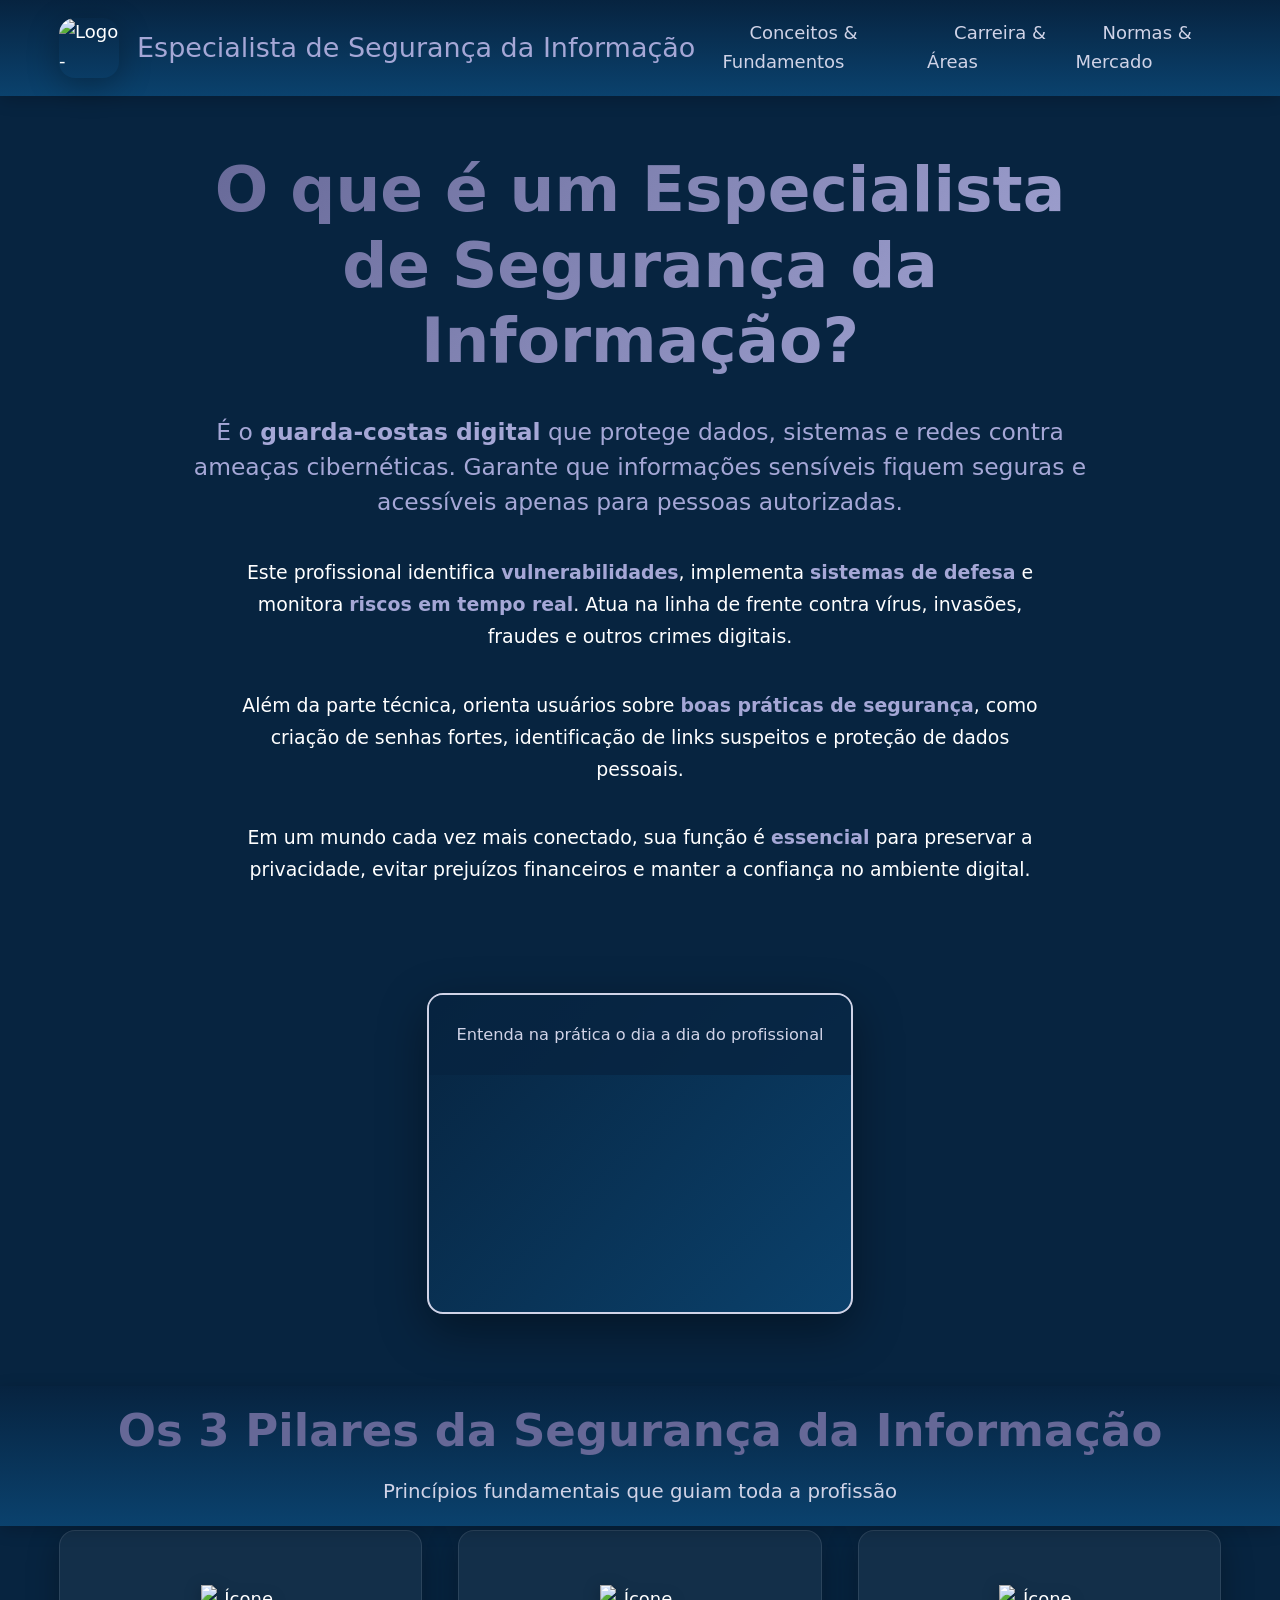
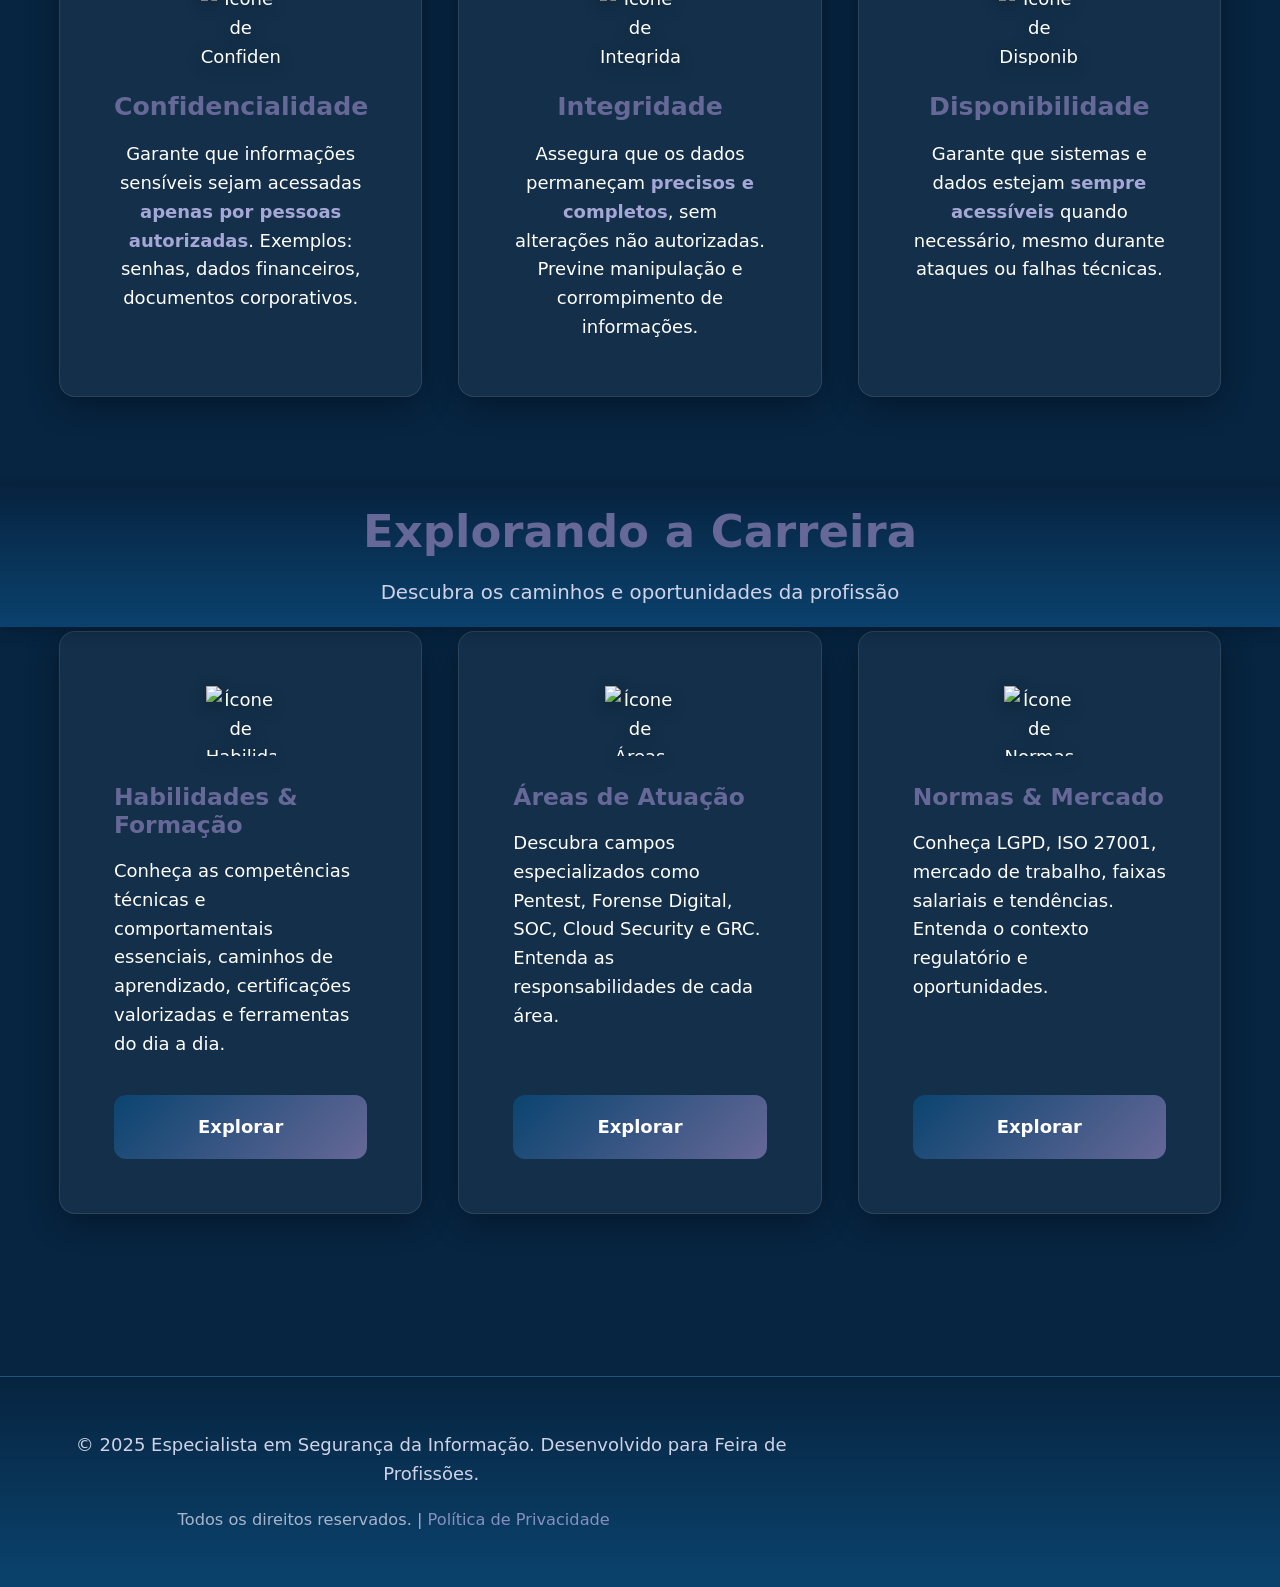
==== index.html @ 2ed69f2f "Atualização teste" ====
<!DOCTYPE html>
<html lang="pt-BR">
<head>
  <meta charset="UTF-8" />
  <meta name="viewport" content="width=device-width, initial-scale=1.0" />
  <title>Especialista de Segurança da Informação | Feira de Profissões</title>

  <!-- Meta Tags Otimizadas -->
  <meta name="description" content="Descubra a carreira de Especialista em Segurança da Informação: proteção de dados, sistemas digitais e privacidade. Guia completo sobre a profissão." />
  <meta name="keywords" content="segurança da informação, cibersegurança, proteção de dados, carreira TI, segurança digital" />
  <meta name="author" content="Seu Nome" />
  <meta name="robots" content="index, follow" />

  <!-- Open Graph -->
  <meta property="og:title" content="Especialista de Segurança da Informação" />
  <meta property="og:description" content="Descubra como proteger dados e sistemas digitais contra ameaças cibernéticas" />
  <meta property="og:type" content="website" />
  <meta property="og:url" content="https://seudominio.com" />

  <!-- CSS -->
  <link rel="stylesheet" href="style.css" />

  <!-- Favicon -->
  <link rel="icon" href="imagens/favicon/favicon.ico" type="image/x-icon" />
  <link rel="apple-touch-icon" href="imagens/favicon/apple-touch-icon.png">
</head>

<body>
  <!-- HEADER MELHORADO -->
  <header role="banner">
    <div class="container header-inner">
      <div class="logo">
        <a href="index.html" aria-label="Página inicial - Especialista de Segurança da Informação">
          <img src="imagens/index/logo.png" alt="Logo - Segurança da Informação" width="60" height="60" loading="eager" />
        </a>
        <h1>Especialista de Segurança da Informação</h1>
      </div>

      <!-- Menu hambúrguer acessível -->
      <button id="menu-toggle" class="menu-toggle" aria-label="Abrir menu de navegação" aria-expanded="false" aria-controls="main-nav">
        <span class="hamburger-line"></span>
        <span class="hamburger-line"></span>
        <span class="hamburger-line"></span>
      </button>

      <!-- Navegação semântica -->
      <nav id="main-nav" role="navigation" aria-label="Navegação principal">
        <ul>
          <li><a href="conceitos-fundamentos.html" class="nav-link">Conceitos & Fundamentos</a></li>
          <li><a href="carreira.html" class="nav-link">Carreira & Áreas</a></li>
          <li><a href="normas-processos.html" class="nav-link">Normas & Mercado</a></li>
        </ul>
      </nav>
    </div>
  </header>

  <!-- CONTEÚDO PRINCIPAL -->
  <main id="main-content" role="main">
    
    <!-- SEÇÃO HERO/INTRODUÇÃO -->
    <section id="intro" class="fade-up" aria-labelledby="intro-title">
      <div class="container intro-container">
        <div class="intro-text">
          <h1 id="intro-title">O que é um Especialista de Segurança da Informação?</h1>
          <p class="intro-lead">
            É o <strong>guarda-costas digital</strong> que protege dados, sistemas e redes contra ameaças cibernéticas. 
            Garante que informações sensíveis fiquem seguras e acessíveis apenas para pessoas autorizadas.
          </p>
          <div class="intro-details">
            <p>
              Este profissional identifica <strong>vulnerabilidades</strong>, implementa <strong>sistemas de defesa</strong> 
              e monitora <strong>riscos em tempo real</strong>. Atua na linha de frente contra vírus, invasões, fraudes 
              e outros crimes digitais.
            </p>
            <p>
              Além da parte técnica, orienta usuários sobre <strong>boas práticas de segurança</strong>, como criação de 
              senhas fortes, identificação de links suspeitos e proteção de dados pessoais.
            </p>
            <p>
              Em um mundo cada vez mais conectado, sua função é <strong>essencial</strong> para preservar a privacidade, 
              evitar prejuízos financeiros e manter a confiança no ambiente digital.
            </p>
          </div>
        </div>

        <!-- VÍDEO OTIMIZADO -->
        <div class="video-wrapper" role="region" aria-labelledby="video-title">
          <div class="video-header">
            <h2 id="video-title" class="visually-hidden">Vídeo explicativo sobre a profissão</h2>
            <p class="video-caption">Entenda na prática o dia a dia do profissional</p>
          </div>
          <div class="iframe-container">
            <iframe
              src="https://www.youtube.com/embed/mBZBPptSneM?si=sHNbe56fVBtZkHfa"
              title="Vídeo: Especialista em Segurança da Informação - Carreira e Atuação"
              frameborder="0"
              allow="accelerometer; autoplay; clipboard-write; encrypted-media; gyroscope; picture-in-picture"
              allowfullscreen
              loading="lazy"
            ></iframe>
          </div>
        </div>
      </div>
    </section>

    <!-- SEÇÃO PILARES -->
    <section id="pilares" class="fade-up" aria-labelledby="pilares-title">
      <div class="container">
        <header class="section-header">
          <h2 id="pilares-title" class="section-title">Os 3 Pilares da Segurança da Informação</h2>
          <p class="section-subtitle">Princípios fundamentais que guiam toda a profissão</p>
        </header>
        
        <div class="icons-section" role="list">
          <article class="icon-card" role="listitem">
            <div class="icon-wrapper">
              <img src="imagens/index/confidencialidade.png" alt="Ícone de Confidencialidade - Cadeado representando proteção" width="80" height="80" loading="lazy" />
            </div>
            <h3>Confidencialidade</h3>
            <p>Garante que informações sensíveis sejam acessadas <strong>apenas por pessoas autorizadas</strong>. Exemplos: senhas, dados financeiros, documentos corporativos.</p>
          </article>

          <article class="icon-card" role="listitem">
            <div class="icon-wrapper">
              <img src="imagens/index/integridade.png" alt="Ícone de Integridade - Escudo representando proteção contra alterações" width="80" height="80" loading="lazy" />
            </div>
            <h3>Integridade</h3>
            <p>Assegura que os dados permaneçam <strong>precisos e completos</strong>, sem alterações não autorizadas. Previne manipulação e corrompimento de informações.</p>
          </article>

          <article class="icon-card" role="listitem">
            <div class="icon-wrapper">
              <img src="imagens/index/disponibilidade.png" alt="Ícone de Disponibilidade - Relógio representando acesso constante" width="80" height="80" loading="lazy" />
            </div>
            <h3>Disponibilidade</h3>
            <p>Garante que sistemas e dados estejam <strong>sempre acessíveis</strong> quando necessário, mesmo durante ataques ou falhas técnicas.</p>
          </article>
        </div>
      </div>
    </section>

    <!-- SEÇÃO CARREIRA -->
    <section id="carreira" class="fade-up" aria-labelledby="carreira-title">
      <div class="container">
        <header class="section-header">
          <h2 id="carreira-title" class="section-title">Explorando a Carreira</h2>
          <p class="section-subtitle">Descubra os caminhos e oportunidades da profissão</p>
        </header>
        
        <div class="overview-cards" role="list">
          <article class="overview-card" role="listitem">
            <div class="card-icon">
              <img src="imagens/index/icone-habilidades.png" alt="Ícone de Habilidades e Formação - Capelo e ferramentas" width="70" height="70" loading="lazy" />
            </div>
            <div class="card-content">
              <h3>Habilidades & Formação</h3>
              <p>Conheça as competências técnicas e comportamentais essenciais, caminhos de aprendizado, certificações valorizadas e ferramentas do dia a dia.</p>
              <a class="btn btn-primary" href="carreira.html#habilidades" aria-label="Saiba mais sobre Habilidades e Formação">
                Explorar
              </a>
            </div>
          </article>

          <article class="overview-card" role="listitem">
            <div class="card-icon">
              <img src="imagens/index/icone-areas.png" alt="Ícone de Áreas de Atuação - Mapa de oportunidades" width="70" height="70" loading="lazy" />
            </div>
            <div class="card-content">
              <h3>Áreas de Atuação</h3>
              <p>Descubra campos especializados como Pentest, Forense Digital, SOC, Cloud Security e GRC. Entenda as responsabilidades de cada área.</p>
              <a class="btn btn-primary" href="carreira.html#areas" aria-label="Saiba mais sobre Áreas de Atuação">
                Explorar
              </a>
            </div>
          </article>

          <article class="overview-card" role="listitem">
            <div class="card-icon">
              <img src="imagens/index/icone-normas.png" alt="Ícone de Normas e Mercado - Documentos e gráficos" width="70" height="70" loading="lazy" />
            </div>
            <div class="card-content">
              <h3>Normas & Mercado</h3>
              <p>Conheça LGPD, ISO 27001, mercado de trabalho, faixas salariais e tendências. Entenda o contexto regulatório e oportunidades.</p>
              <a class="btn btn-primary" href="normas-processos.html" aria-label="Saiba mais sobre Normas e Mercado">
                Explorar
              </a>
            </div>
          </article>
        </div>
      </div>
    </section>
  </main>

  <!-- FOOTER MELHORADO -->
  <footer role="contentinfo">
    <div class="container">
      <div class="footer-content">
        <p>&copy; 2025 Especialista em Segurança da Informação. Desenvolvido para Feira de Profissões.</p>
        <p class="footer-small">Todos os direitos reservados. | 
          <a href="politica-privacidade.html" style="color: #A5A7D6;">Política de Privacidade</a>
        </p>
      </div>
    </div>
  </footer>

  <!-- BOTÃO VOLTAR AO TOPO ACESSÍVEL -->
  <button id="backToTop" class="back-to-top" title="Voltar ao topo da página" aria-label="Voltar ao topo">
    <span aria-hidden="true">↑</span>
  </button>

  <!-- SCRIPT OTIMIZADO -->
  <script>
    // Menu Responsivo Melhorado
    const menuToggle = document.getElementById("menu-toggle");
    const mainNav = document.getElementById("main-nav");

    if (menuToggle && mainNav) {
      menuToggle.addEventListener("click", () => {
        const isExpanded = mainNav.classList.toggle("active");
        menuToggle.setAttribute("aria-expanded", isExpanded);
        menuToggle.classList.toggle("active");
      });

      // Fechar menu ao clicar em um link
      document.querySelectorAll('#main-nav a').forEach(link => {
        link.addEventListener('click', () => {
          mainNav.classList.remove('active');
          menuToggle.setAttribute('aria-expanded', 'false');
          menuToggle.classList.remove('active');
        });
      });
    }

    // Botão voltar ao topo suavizado
    const backToTop = document.getElementById("backToTop");
    if (backToTop) {
      window.addEventListener("scroll", () => {
        const scrollY = window.scrollY;
        backToTop.classList.toggle("visible", scrollY > 300);
      });

      backToTop.addEventListener("click", () => {
        window.scrollTo({
          top: 0,
          behavior: "smooth"
        });
      });
    }

    // Animações de entrada
    document.addEventListener('DOMContentLoaded', () => {
      const fadeElements = document.querySelectorAll('.fade-up');
      
      const observer = new IntersectionObserver((entries) => {
        entries.forEach(entry => {
          if (entry.isIntersecting) {
            entry.target.classList.add('in-view');
          }
        });
      }, { threshold: 0.1 });

      fadeElements.forEach(el => observer.observe(el));
    });
  </script>
</body>
</html>
---- style.css ----
/* ==============================
   DESIGN SYSTEM & VARIÁVEIS
   ============================== */
:root {
  /* Cores (mantendo sua paleta) */
  --color-dark: #072440;
  --color-mid: #0B4470;
  --color-light: #666897;
  --color-lighter: #A5A7D6;
  --color-accent: #D0D3E7;
  --color-white: #ffffff;
  
  /* Cores funcionais */
  --fg: var(--color-white);
  --bg-surface: rgba(255, 255, 255, 0.05);
  --bg-surface-hover: rgba(11, 68, 112, 0.25);
  --card-shadow: rgba(0, 0, 0, 0.35);
  --gradient-header: linear-gradient(180deg, rgba(7, 36, 64, 0.95), rgba(11, 68, 112, 0.95));
  --gradient-video: linear-gradient(135deg, rgba(7, 36, 64, 0.85), rgba(11, 68, 112, 0.9));
  
  /* Tipografia */
  --font-sans: 'Inter', system-ui, -apple-system, 'Segoe UI', Roboto, Arial, sans-serif;
  --font-weight-normal: 400;
  --font-weight-medium: 500;
  --font-weight-semibold: 600;
  --font-weight-bold: 700;
  
  /* Espaçamento */
  --space-xs: 0.5rem;
  --space-sm: 1rem;
  --space-md: 1.5rem;
  --space-lg: 2rem;
  --space-xl: 3rem;
  --space-xxl: 4rem;
  
  /* Bordas */
  --radius-sm: 8px;
  --radius-md: 12px;
  --radius-lg: 16px;
  --radius-xl: 24px;
  
  /* Layout */
  --max-width: 1400px;
  --header-height: 80px;
  --section-spacing: 5rem;
  
  /* Transições */
  --transition-fast: 0.2s ease;
  --transition-normal: 0.3s ease;
  --transition-slow: 0.5s ease;
  --transition-bounce: 0.5s cubic-bezier(0.68, -0.55, 0.265, 1.55);
  
  /* Sombras */
  --shadow-sm: 0 2px 8px rgba(0, 0, 0, 0.1);
  --shadow-md: 0 4px 16px rgba(0, 0, 0, 0.2);
  --shadow-lg: 0 8px 32px rgba(0, 0, 0, 0.3);
  --shadow-xl: 0 16px 48px rgba(0, 0, 0, 0.4);
  
  /* Z-index */
  --z-dropdown: 1000;
  --z-sticky: 1020;
  --z-modal: 1030;
  --z-popover: 1040;
  --z-tooltip: 1050;
}

/* ==============================
   RESET & BASE STYLES
   ============================== */
*,
*::before,
*::after {
  box-sizing: border-box;
  margin: 0;
  padding: 0;
}

html {
  scroll-behavior: smooth;
  font-size: 18px;
  overflow-x: hidden;
}

body {
  font-family: var(--font-sans);
  font-weight: var(--font-weight-normal);
  line-height: 1.6;
  color: var(--fg);
  background-color: var(--color-dark);
  overflow-x: hidden;
  text-rendering: optimizeSpeed;
}

/* Tipografia responsiva */
h1, h2, h3, h4, h5, h6 {
  font-weight: var(--font-weight-semibold);
  line-height: 1.2;
  margin-bottom: var(--space-md);
}

h1 { font-size: clamp(2rem, 5vw, 3.5rem); }
h2 { font-size: clamp(1.75rem, 4vw, 2.5rem); }
h3 { font-size: clamp(1.5rem, 3vw, 2rem); }
h4 { font-size: clamp(1.25rem, 2.5vw, 1.75rem); }

p {
  margin-bottom: var(--space-md);
  max-width: 65ch;
}

/* Links e botões */
a {
  color: inherit;
  text-decoration: none;
  transition: var(--transition-normal);
}

a:focus-visible,
button:focus-visible {
  outline: 3px solid var(--color-lighter);
  outline-offset: 3px;
  border-radius: var(--radius-sm);
}

/* Imagens */
img {
  max-width: 100%;
  height: auto;
  display: block;
}

/* Botões */
button {
  cursor: pointer;
  border: none;
  background: none;
  font-family: inherit;
  font-size: inherit;
  color: inherit;
}

/* ==============================
   LAYOUT & CONTAINERS
   ============================== */
.container {
  max-width: var(--max-width);
  width: 95%;
  margin: 0 auto;
  padding: 0 var(--space-md);
}

/* Utilitários de layout */
.sr-only {
  position: absolute;
  width: 1px;
  height: 1px;
  padding: 0;
  margin: -1px;
  overflow: hidden;
  clip: rect(0, 0, 0, 0);
  white-space: nowrap;
  border: 0;
}

/* ==============================
   HEADER & NAVEGAÇÃO
   ============================== */
header {
  position: fixed;
  top: 0;
  left: 0;
  width: 100%;
  background: var(--gradient-header);
  backdrop-filter: blur(10px);
  padding: var(--space-sm) 0;
  z-index: var(--z-sticky);
  box-shadow: var(--shadow-md);
  transition: all var(--transition-normal);
}

header.scrolled {
  background: rgba(7, 36, 64, 0.98);
  box-shadow: var(--shadow-lg);
  padding: var(--space-xs) 0;
}

header.hidden {
  transform: translateY(-100%);
}

.header-inner {
  display: flex;
  align-items: center;
  justify-content: space-between;
  gap: var(--space-md);
}

/* Logo */
.logo {
  display: flex;
  align-items: center;
  gap: var(--space-sm);
  flex-shrink: 0;
}

.logo img {
  width: 60px;
  height: 60px;
  border-radius: var(--radius-lg);
  box-shadow: var(--shadow-lg);
  transition: transform var(--transition-bounce);
}

.logo img:hover {
  transform: scale(1.1) rotate(5deg);
}

.logo h1 {
  font-size: clamp(1.2rem, 3vw, 1.5rem);
  color: var(--color-lighter);
  margin: 0;
  font-weight: var(--font-weight-medium);
}

/* Navegação Desktop */
nav ul {
  display: flex;
  list-style: none;
  gap: var(--space-sm);
  align-items: center;
}

nav a {
  color: var(--color-accent);
  padding: var(--space-xs) var(--space-md);
  border-radius: var(--radius-md);
  font-size: clamp(0.9rem, 2vw, 1rem);
  font-weight: var(--font-weight-medium);
  transition: all var(--transition-normal);
  position: relative;
}

nav a:hover {
  color: var(--color-white);
  background: var(--bg-surface-hover);
  transform: translateY(-2px);
}

nav a.active {
  color: var(--color-white);
  background: var(--bg-surface-hover);
}

nav a.active::after {
  content: '';
  position: absolute;
  bottom: -8px;
  left: 50%;
  transform: translateX(-50%);
  width: 4px;
  height: 4px;
  background: var(--color-lighter);
  border-radius: 50%;
}

/* Menu Hambúrguer */
.menu-toggle {
  display: none;
  flex-direction: column;
  justify-content: center;
  align-items: center;
  width: 44px;
  height: 44px;
  background: transparent;
  border: 2px solid var(--color-accent);
  border-radius: var(--radius-md);
  padding: var(--space-xs);
  transition: var(--transition-normal);
}

.menu-toggle:hover {
  background: var(--bg-surface-hover);
  border-color: var(--color-lighter);
}

.hamburger-line {
  width: 24px;
  height: 2px;
  background: var(--color-accent);
  margin: 2px 0;
  transition: var(--transition-normal);
  transform-origin: center;
}

.menu-toggle.active .hamburger-line:nth-child(1) {
  transform: translateY(6px) rotate(45deg);
}

.menu-toggle.active .hamburger-line:nth-child(2) {
  opacity: 0;
}

.menu-toggle.active .hamburger-line:nth-child(3) {
  transform: translateY(-6px) rotate(-45deg);
}

/* ==============================
   SEÇÃO HERO/INTRODUÇÃO
   ============================== */
#intro {
  padding: calc(var(--header-height) + var(--space-xxl)) 0 var(--space-xxl);
  position: relative;
  overflow: hidden;
}

.intro-container {
  display: grid;
  grid-template-columns: 1fr;
  gap: var(--space-xxl);
  align-items: center;
}

.intro-text {
  text-align: center;
  max-width: 900px;
  margin: 0 auto;
}

.intro-text h1 {
  color: var(--color-light);
  margin-bottom: var(--space-lg);
  background: linear-gradient(135deg, var(--color-light), var(--color-lighter));
  -webkit-background-clip: text;
  -webkit-text-fill-color: transparent;
  background-clip: text;
}

.intro-lead {
  font-size: clamp(1.1rem, 3vw, 1.3rem);
  font-weight: var(--font-weight-medium);
  color: var(--color-lighter);
  margin-bottom: var(--space-lg);
  line-height: 1.5;
}

.intro-details p {
  font-size: clamp(0.95rem, 2.5vw, 1.05rem);
  color: var(--fg);
  margin: 0 auto var(--space-lg);
  line-height: 1.7;
  max-width: 800px;
}

.intro-details strong {
  color: var(--color-lighter);
  font-weight: var(--font-weight-semibold);
}

/* ==============================
   VÍDEO & MULTIMÍDIA
   ============================== */
.video-wrapper {
  position: relative;
  max-width: 900px;
  margin: 0 auto;
  border-radius: var(--radius-lg);
  overflow: hidden;
  background: var(--gradient-video);
  box-shadow: var(--shadow-xl);
  border: 2px solid var(--color-accent);
  transition: transform var(--transition-slow), box-shadow var(--transition-slow);
}

.video-wrapper:hover {
  transform: translateY(-8px) scale(1.02);
  box-shadow: 0 25px 60px rgba(0, 0, 0, 0.5);
}

.video-header {
  padding: var(--space-md);
  text-align: center;
  background: rgba(7, 36, 64, 0.8);
}

.video-caption {
  color: var(--color-accent);
  font-size: 0.9rem;
  margin: 0;
}

.iframe-container {
  position: relative;
  width: 100%;
  padding-bottom: 56.25%; /* 16:9 Aspect Ratio */
  height: 0;
}

.iframe-container iframe {
  position: absolute;
  top: 0;
  left: 0;
  width: 100%;
  height: 100%;
  border: none;
}

/* ==============================
   SEÇÕES DE CONTEÚDO
   ============================== */
section {
  padding: var(--section-spacing) 0;
  position: relative;
}

.section-header {
  text-align: center;
  margin-bottom: var(--space-xxl);
}

.section-title {
  color: var(--color-light);
  margin-bottom: var(--space-sm);
  font-weight: var(--font-weight-semibold);
}

.section-subtitle {
  color: var(--color-accent);
  font-size: 1.1rem;
  max-width: 600px;
  margin: 0 auto;
}

/* ==============================
   CARDS & COMPONENTES
   ============================== */

/* Seção de Pilares */
.icons-section {
  display: grid;
  grid-template-columns: repeat(auto-fit, minmax(280px, 1fr));
  gap: var(--space-lg);
  margin-top: var(--space-xl);
}

.icon-card {
  background: var(--bg-surface);
  border-radius: var(--radius-lg);
  padding: var(--space-xl);
  text-align: center;
  box-shadow: var(--shadow-lg);
  transition: all var(--transition-bounce);
  border: 1px solid rgba(255, 255, 255, 0.1);
  position: relative;
  overflow: hidden;
}

.icon-card::before {
  content: '';
  position: absolute;
  top: 0;
  left: -100%;
  width: 100%;
  height: 100%;
  background: linear-gradient(90deg, transparent, rgba(255, 255, 255, 0.1), transparent);
  transition: left var(--transition-slow);
}

.icon-card:hover::before {
  left: 100%;
}

.icon-card:hover {
  transform: translateY(-12px) scale(1.03);
  box-shadow: var(--shadow-xl);
  background: var(--bg-surface-hover);
  border-color: var(--color-accent);
}

.icon-wrapper {
  margin-bottom: var(--space-md);
}

.icon-card img {
  width: 80px;
  height: 80px;
  margin: 0 auto;
  filter: drop-shadow(0 4px 8px rgba(0, 0, 0, 0.3));
  transition: transform var(--transition-bounce);
}

.icon-card:hover img {
  transform: scale(1.1) rotate(5deg);
}

.icon-card h3 {
  color: var(--color-light);
  margin-bottom: var(--space-sm);
  font-size: 1.4rem;
  font-weight: var(--font-weight-semibold);
}

.icon-card p {
  color: var(--fg);
  font-size: 1rem;
  line-height: 1.6;
  margin: 0;
}

.icon-card strong {
  color: var(--color-lighter);
  font-weight: var(--font-weight-semibold);
}

/* Seção de Carreira */
.overview-cards {
  display: grid;
  grid-template-columns: repeat(auto-fit, minmax(320px, 1fr));
  gap: var(--space-lg);
  margin-top: var(--space-xl);
}

.overview-card {
  background: var(--bg-surface);
  border-radius: var(--radius-lg);
  padding: var(--space-xl);
  box-shadow: var(--shadow-lg);
  transition: all var(--transition-bounce);
  border: 1px solid rgba(255, 255, 255, 0.1);
  display: flex;
  flex-direction: column;
  height: 100%;
  position: relative;
  overflow: hidden;
}

.overview-card::after {
  content: '';
  position: absolute;
  bottom: 0;
  left: 0;
  width: 100%;
  height: 4px;
  background: linear-gradient(90deg, var(--color-mid), var(--color-light));
  transform: scaleX(0);
  transition: transform var(--transition-normal);
}

.overview-card:hover::after {
  transform: scaleX(1);
}

.overview-card:hover {
  transform: translateY(-8px);
  box-shadow: var(--shadow-xl);
  background: var(--bg-surface-hover);
}

.card-icon {
  margin-bottom: var(--space-md);
  text-align: center;
}

.overview-card img {
  width: 70px;
  height: 70px;
  margin: 0 auto;
  filter: drop-shadow(0 4px 8px rgba(0, 0, 0, 0.3));
  transition: transform var(--transition-bounce);
}

.overview-card:hover img {
  transform: scale(1.1);
}

.card-content {
  flex: 1;
  display: flex;
  flex-direction: column;
}

.overview-card h3 {
  color: var(--color-light);
  margin-bottom: var(--space-sm);
  font-size: 1.3rem;
  font-weight: var(--font-weight-semibold);
}

.overview-card p {
  color: var(--fg);
  flex: 1;
  margin-bottom: var(--space-lg);
  line-height: 1.6;
}

/* Botões */
.btn {
  display: inline-flex;
  align-items: center;
  justify-content: center;
  gap: var(--space-xs);
  padding: var(--space-sm) var(--space-lg);
  background: var(--color-mid);
  color: var(--fg);
  border-radius: var(--radius-md);
  font-weight: var(--font-weight-semibold);
  transition: all var(--transition-bounce);
  border: 2px solid transparent;
  text-align: center;
  position: relative;
  overflow: hidden;
}

.btn::before {
  content: '';
  position: absolute;
  top: 0;
  left: -100%;
  width: 100%;
  height: 100%;
  background: linear-gradient(90deg, transparent, rgba(255, 255, 255, 0.2), transparent);
  transition: left var(--transition-slow);
}

.btn:hover::before {
  left: 100%;
}

.btn:hover {
  background: var(--color-light);
  color: var(--color-white);
  transform: translateY(-2px) scale(1.05);
  box-shadow: var(--shadow-md);
  border-color: var(--color-lighter);
}

.btn-primary {
  background: linear-gradient(135deg, var(--color-mid), var(--color-light));
  border: none;
}

.btn-primary:hover {
  background: linear-gradient(135deg, var(--color-light), var(--color-lighter));
  transform: translateY(-3px) scale(1.05);
  box-shadow: 0 8px 25px rgba(102, 104, 151, 0.4);
}

/* ==============================
   FOOTER
   ============================== */
footer {
  background: var(--gradient-header);
  padding: var(--space-xl) 0;
  text-align: center;
  border-top: 1px solid rgba(255, 255, 255, 0.1);
  margin-top: var(--space-xxl);
}

.footer-content {
  display: flex;
  flex-direction: column;
  gap: var(--space-sm);
}

footer p {
  color: var(--color-accent);
  margin: 0;
}

.footer-small {
  font-size: 0.9rem;
  opacity: 0.8;
}

/* ==============================
   COMPONENTES ESPECIAIS
   ============================== */

/* Botão Voltar ao Topo */
.back-to-top {
  position: fixed;
  bottom: var(--space-lg);
  right: var(--space-lg);
  width: 56px;
  height: 56px;
  border-radius: 50%;
  background: var(--color-mid);
  color: var(--fg);
  display: flex;
  align-items: center;
  justify-content: center;
  font-size: 1.25rem;
  box-shadow: var(--shadow-lg);
  transition: all var(--transition-bounce);
  z-index: var(--z-tooltip);
  opacity: 0;
  visibility: hidden;
  transform: translateY(20px) scale(0.9);
  border: 2px solid transparent;
}

.back-to-top.visible {
  opacity: 1;
  visibility: visible;
  transform: translateY(0) scale(1);
}

.back-to-top:hover {
  background: var(--color-light);
  transform: scale(1.1);
  box-shadow: 0 8px 25px rgba(102, 104, 151, 0.4);
  border-color: var(--color-lighter);
}

/* Animações */
.fade-up {
  opacity: 0;
  transform: translateY(30px);
  transition: all 0.8s cubic-bezier(0.25, 0.46, 0.45, 0.94);
}

.fade-up.in-view {
  opacity: 1;
  transform: translateY(0);
}

/* Partículas */
#backgroundParticles {
  position: fixed;
  top: 0;
  left: 0;
  width: 100%;
  height: 100%;
  z-index: -1;
  pointer-events: none;
  background: transparent;
}

/* ==============================
   RESPONSIVIDADE
   ============================== */

/* Tablets */
@media (max-width: 1024px) {
  :root {
    --section-spacing: 4rem;
    --space-xxl: 3rem;
  }
  
  .intro-container {
    gap: var(--space-xl);
  }
  
  .icons-section,
  .overview-cards {
    grid-template-columns: repeat(auto-fit, minmax(250px, 1fr));
    gap: var(--space-md);
  }
}

/* Tablets Pequenos */
@media (max-width: 768px) {
  :root {
    --header-height: 70px;
    --section-spacing: 3rem;
  }
  
  .header-inner {
    flex-wrap: wrap;
  }
  
  /* Menu Mobile */
  .menu-toggle {
    display: flex;
  }
  
  nav {
    position: fixed;
    top: var(--header-height);
    left: 0;
    width: 100%;
    background: var(--gradient-header);
    backdrop-filter: blur(20px);
    padding: var(--space-md);
    transform: translateY(-100%);
    opacity: 0;
    visibility: hidden;
    transition: all var(--transition-normal);
    box-shadow: var(--shadow-lg);
  }
  
  nav.active {
    transform: translateY(0);
    opacity: 1;
    visibility: visible;
  }
  
  nav ul {
    flex-direction: column;
    gap: var(--space-sm);
    align-items: stretch;
  }
  
  nav a {
    padding: var(--space-md);
    text-align: center;
    border-radius: var(--radius-md);
    font-size: 1.1rem;
    border: 1px solid rgba(255, 255, 255, 0.1);
  }
  
  nav a.active::after {
    display: none;
  }
  
  .intro-text h1 {
    margin-bottom: var(--space-md);
  }
  
  .video-wrapper:hover {
    transform: none;
  }
  
  .icon-card:hover,
  .overview-card:hover {
    transform: none;
  }
}

/* Mobile */
@media (max-width: 480px) {
  :root {
    font-size: 16px;
    --space-md: 1rem;
    --space-lg: 1.5rem;
  }
  
  .container {
    padding: 0 var(--space-sm);
  }
  
  .logo {
    flex-direction: column;
    text-align: center;
    gap: var(--space-xs);
  }
  
  .logo img {
    width: 50px;
    height: 50px;
  }
  
  .logo h1 {
    font-size: 1.1rem;
  }
  
  #intro {
    padding: calc(var(--header-height) + var(--space-xl)) 0 var(--space-xl);
  }
  
  .icons-section,
  .overview-cards {
    grid-template-columns: 1fr;
    gap: var(--space-md);
  }
  
  .icon-card,
  .overview-card {
    padding: var(--space-lg);
  }
  
  .back-to-top {
    bottom: var(--space-md);
    right: var(--space-md);
    width: 48px;
    height: 48px;
  }
}

/* Mobile Muito Pequeno */
@media (max-width: 360px) {
  :root {
    --space-sm: 0.75rem;
    --space-md: 1rem;
  }
  
  .icon-card,
  .overview-card {
    padding: var(--space-md);
  }
  
  .btn {
    padding: var(--space-xs) var(--space-md);
    font-size: 0.9rem;
  }
}

/* High-DPI Displays */
@media (min-resolution: 192dpi) {
  .logo img,
  .icon-card img,
  .overview-card img {
    image-rendering: -webkit-optimize-contrast;
    image-rendering: crisp-edges;
  }
}

/* Modo de Alto Contraste */
@media (prefers-contrast: high) {
  :root {
    --bg-surface: rgba(255, 255, 255, 0.1);
    --card-shadow: rgba(0, 0, 0, 0.6);
  }
  
  .icon-card,
  .overview-card {
    border: 2px solid var(--color-accent);
  }
}

/* Modo de Movimento Reduzido */
@media (prefers-reduced-motion: reduce) {
  *,
  *::before,
  *::after {
    animation-duration: 0.01ms !important;
    animation-iteration-count: 1 !important;
    transition-duration: 0.01ms !important;
    scroll-behavior: auto !important;
  }
  
  .fade-up {
    opacity: 1;
    transform: none;
    transition: none;
  }
  
  .icon-card:hover,
  .overview-card:hover,
  .video-wrapper:hover,
  .btn:hover {
    transform: none;
  }
}

/* ==============================
   UTILITÁRIOS
   ============================== */
.visually-hidden {
  position: absolute !important;
  width: 1px !important;
  height: 1px !important;
  padding: 0 !important;
  margin: -1px !important;
  overflow: hidden !important;
  clip: rect(0, 0, 0, 0) !important;
  white-space: nowrap !important;
  border: 0 !important;
}

.text-center { text-align: center; }
.text-left { text-align: left; }
.text-right { text-align: right; }

.mt-0 { margin-top: 0; }
.mb-0 { margin-bottom: 0; }
.ml-0 { margin-left: 0; }
.mr-0 { margin-right: 0; }

/* Loading States */
.loading {
  opacity: 0.7;
  pointer-events: none;
  position: relative;
}

.loading::after {
  content: '';
  position: absolute;
  top: 50%;
  left: 50%;
  width: 20px;
  height: 20px;
  margin: -10px 0 0 -10px;
  border: 2px solid var(--color-accent);
  border-radius: 50%;
  border-right-color: transparent;
  animation: spin 1s linear infinite;
}

@keyframes spin {
  to {
    transform: rotate(360deg);
  }
}
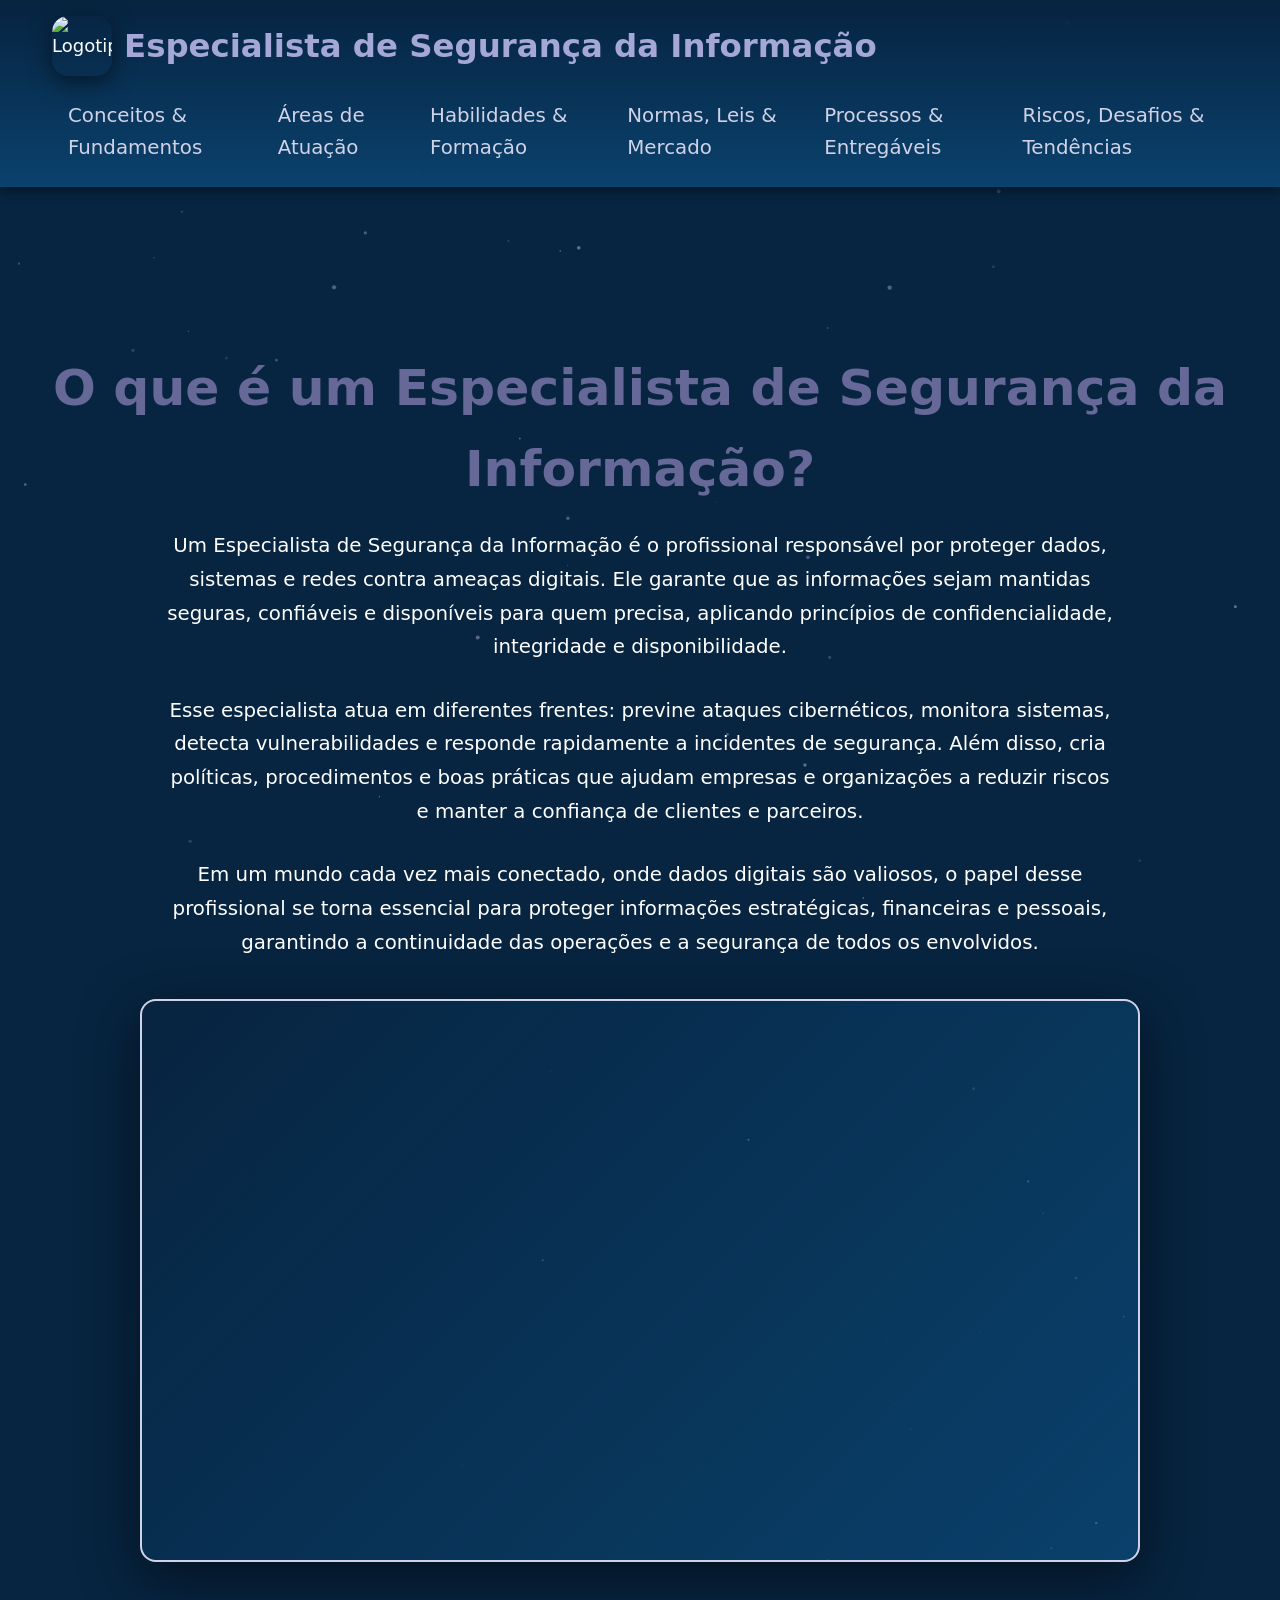
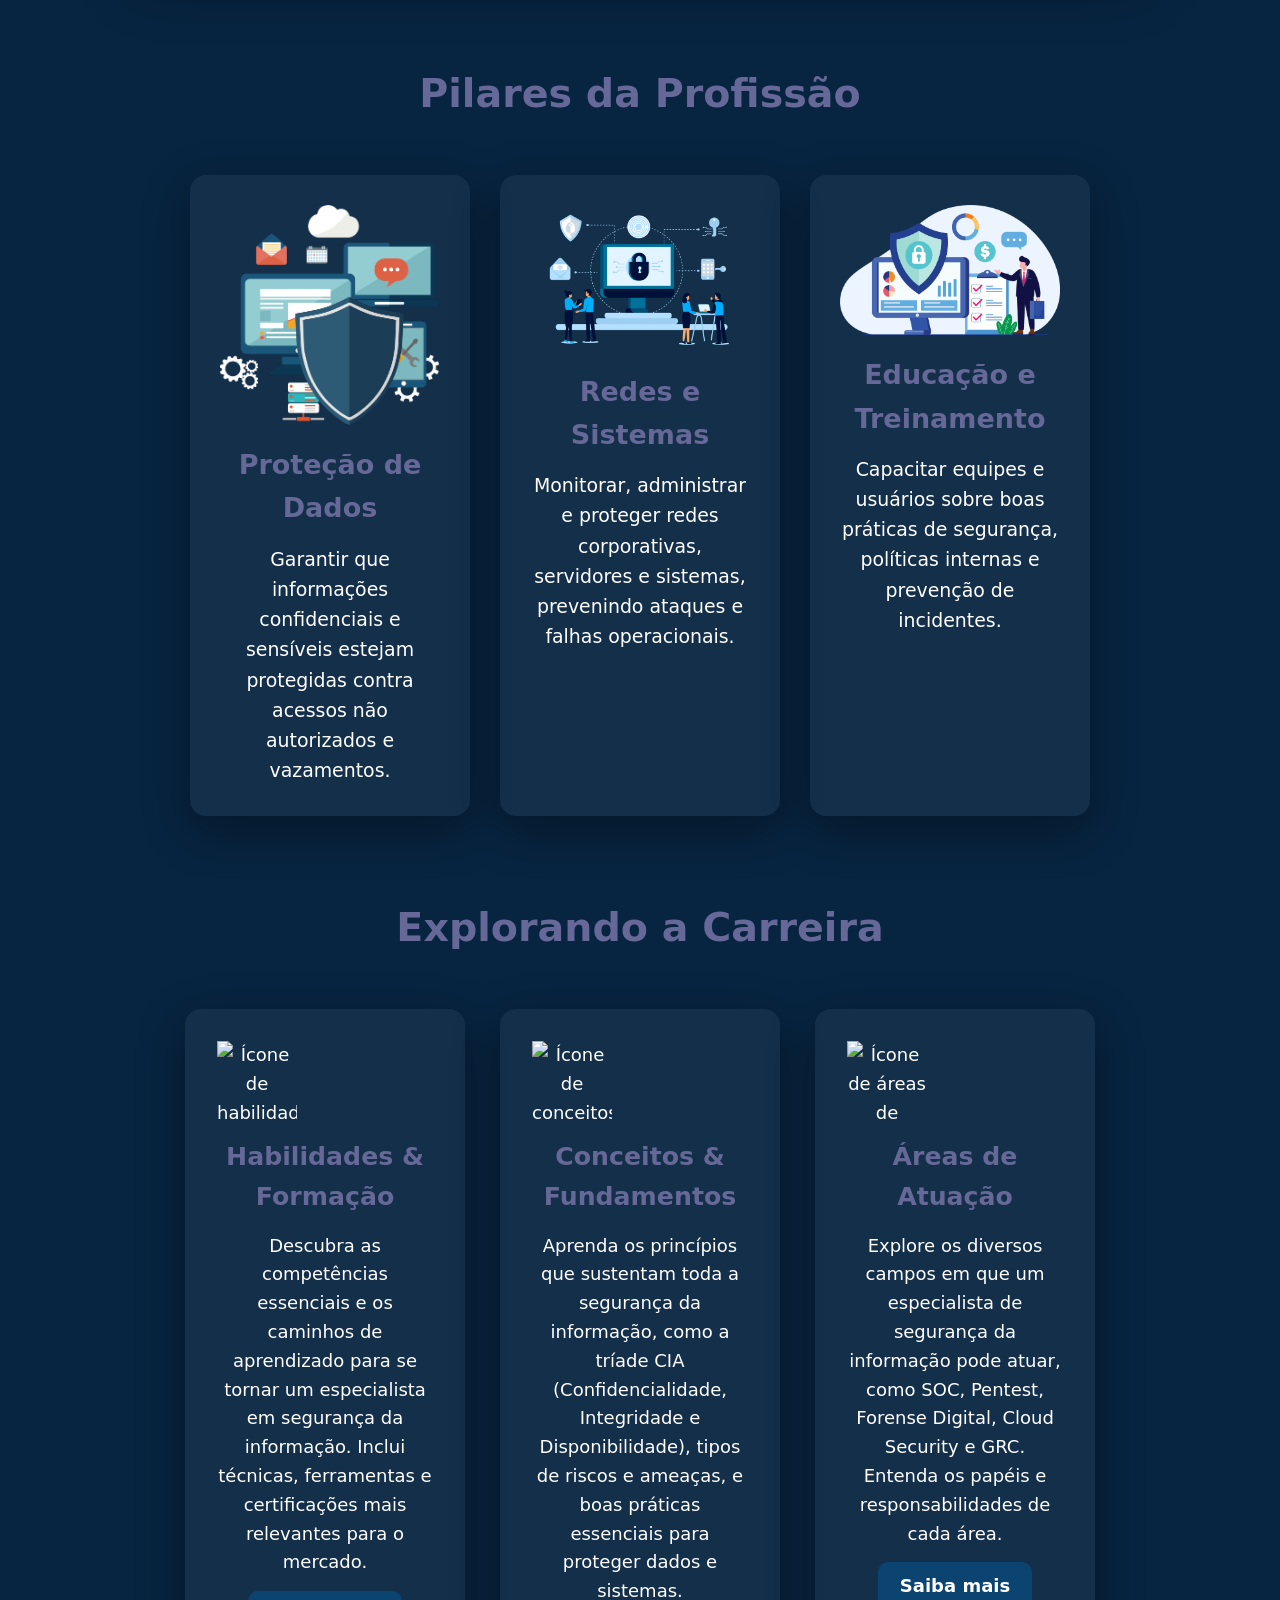
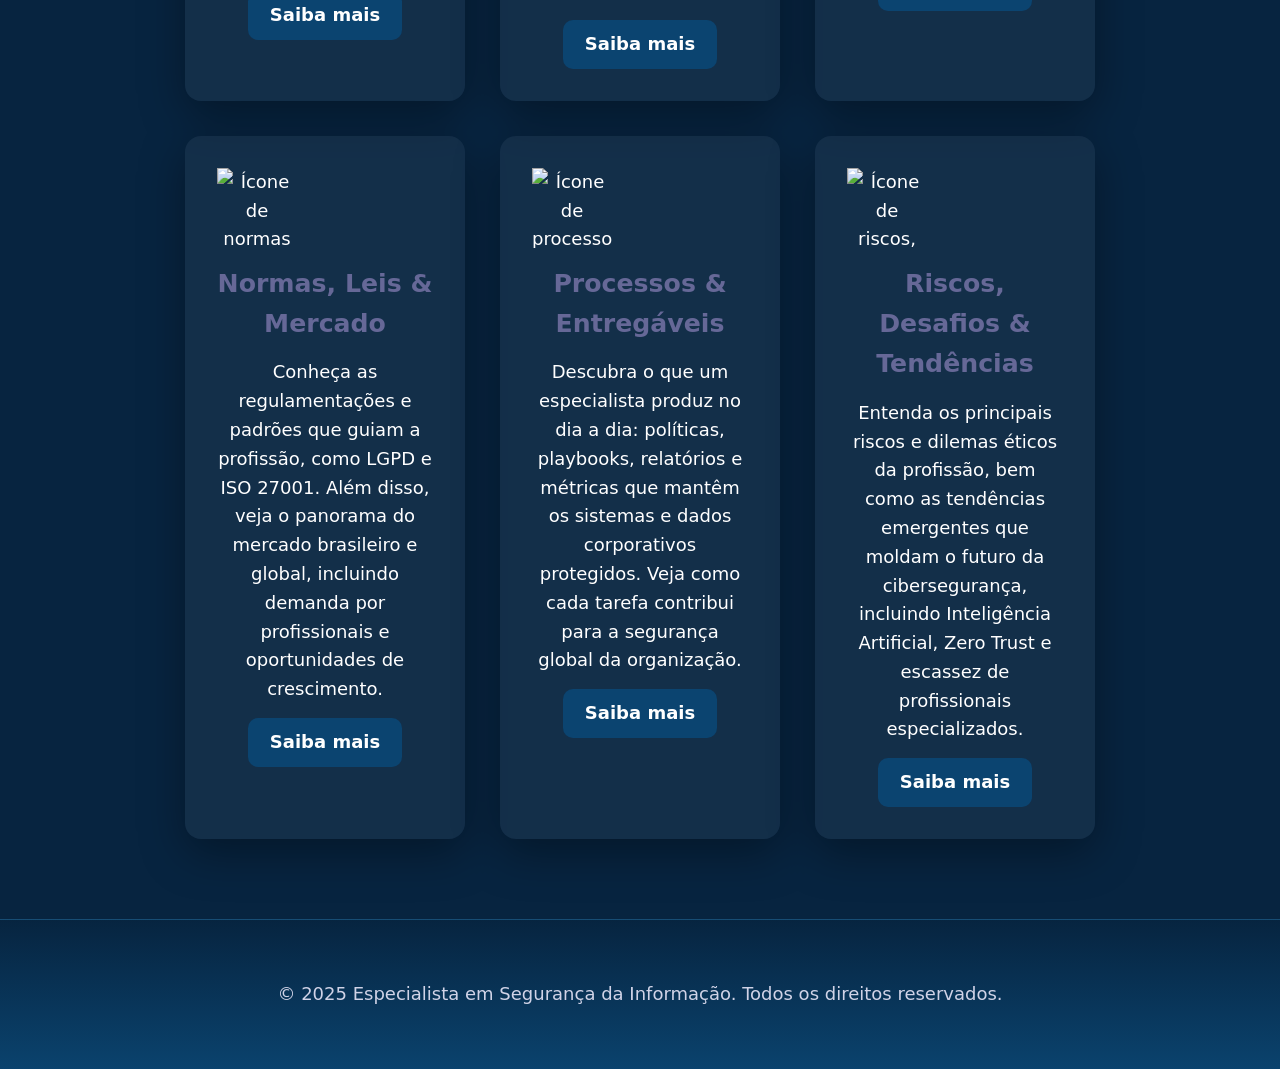
==== commit aabb7b9d: "Retorno da versão antiga" ====
--- a/index.html
+++ b/index.html
@@ -1,266 +1,184 @@
 <!DOCTYPE html>
 <html lang="pt-BR">
 <head>
-  <meta charset="UTF-8" />
-  <meta name="viewport" content="width=device-width, initial-scale=1.0" />
-  <title>Especialista de Segurança da Informação | Feira de Profissões</title>
-
-  <!-- Meta Tags Otimizadas -->
-  <meta name="description" content="Descubra a carreira de Especialista em Segurança da Informação: proteção de dados, sistemas digitais e privacidade. Guia completo sobre a profissão." />
-  <meta name="keywords" content="segurança da informação, cibersegurança, proteção de dados, carreira TI, segurança digital" />
-  <meta name="author" content="Seu Nome" />
-  <meta name="robots" content="index, follow" />
-
-  <!-- Open Graph -->
-  <meta property="og:title" content="Especialista de Segurança da Informação" />
-  <meta property="og:description" content="Descubra como proteger dados e sistemas digitais contra ameaças cibernéticas" />
-  <meta property="og:type" content="website" />
-  <meta property="og:url" content="https://seudominio.com" />
+  <meta charset="UTF-8">
+  <meta name="viewport" content="width=device-width, initial-scale=1.0">
+  <title>Especialista de Segurança da Informação</title>
 
   <!-- CSS -->
-  <link rel="stylesheet" href="style.css" />
+  <link rel="stylesheet" href="style.css">
 
   <!-- Favicon -->
-  <link rel="icon" href="imagens/favicon/favicon.ico" type="image/x-icon" />
-  <link rel="apple-touch-icon" href="imagens/favicon/apple-touch-icon.png">
+  <link rel="icon" href="imagens/favicon/favicon.ico" type="image/x-icon">
 </head>
+<body>
 
-<body>
-  <!-- HEADER MELHORADO -->
-  <header role="banner">
-    <div class="container header-inner">
+  <!-- Canvas para animação de partículas de fundo 
+       - Usado apenas para efeito visual 
+       - Preenchido e animado via JavaScript 
+       - Ignorado por leitores de tela -->
+  <canvas id="backgroundParticles" aria-hidden="true"></canvas>
+
+  <!-- HEADER -->
+  <header>
+    <div class="header-inner container">
       <div class="logo">
-        <a href="index.html" aria-label="Página inicial - Especialista de Segurança da Informação">
-          <img src="imagens/index/logo.png" alt="Logo - Segurança da Informação" width="60" height="60" loading="eager" />
+        <a href="index.html" aria-label="Ir para a página inicial">
+          <img src="imagens/index/logo.png" alt="Logotipo - Especialista de Segurança da Informação" />
         </a>
         <h1>Especialista de Segurança da Informação</h1>
       </div>
 
-      <!-- Menu hambúrguer acessível -->
-      <button id="menu-toggle" class="menu-toggle" aria-label="Abrir menu de navegação" aria-expanded="false" aria-controls="main-nav">
-        <span class="hamburger-line"></span>
-        <span class="hamburger-line"></span>
-        <span class="hamburger-line"></span>
-      </button>
-
-      <!-- Navegação semântica -->
-      <nav id="main-nav" role="navigation" aria-label="Navegação principal">
-        <ul>
-          <li><a href="conceitos-fundamentos.html" class="nav-link">Conceitos & Fundamentos</a></li>
-          <li><a href="carreira.html" class="nav-link">Carreira & Áreas</a></li>
-          <li><a href="normas-processos.html" class="nav-link">Normas & Mercado</a></li>
+      <!-- Navegação principal -->
+      <nav id="main-nav" role="navigation" aria-label="Menu principal">
+        <ul id="navList">
+          <!-- Home removido conforme pedido -->
+          <li><a href="conteudo/conceitos_&_fundamentos.html">Conceitos & Fundamentos</a></li>
+          <li><a href="conteudo/areas_de_atuacao.html">Áreas de Atuação</a></li>
+          <li><a href="conteudo/habilidades_&_formacao.html">Habilidades & Formação</a></li>
+          <li><a href="conteudo/normas_&_leis.html">Normas, Leis & Mercado</a></li>
+          <li><a href="conteudo/processos_&_entregaveis.html">Processos & Entregáveis</a></li>
+          <li><a href="conteudo/riscos_&_desafios.html">Riscos, Desafios & Tendências</a></li>
         </ul>
       </nav>
     </div>
   </header>
 
-  <!-- CONTEÚDO PRINCIPAL -->
-  <main id="main-content" role="main">
-    
-    <!-- SEÇÃO HERO/INTRODUÇÃO -->
+  <!-- MAIN -->
+  <main id="main-content">
+    <!-- INTRODUÇÃO -->
     <section id="intro" class="fade-up" aria-labelledby="intro-title">
       <div class="container intro-container">
         <div class="intro-text">
           <h1 id="intro-title">O que é um Especialista de Segurança da Informação?</h1>
-          <p class="intro-lead">
-            É o <strong>guarda-costas digital</strong> que protege dados, sistemas e redes contra ameaças cibernéticas. 
-            Garante que informações sensíveis fiquem seguras e acessíveis apenas para pessoas autorizadas.
+          <p>
+            Um Especialista de Segurança da Informação é o profissional responsável por proteger dados, sistemas e redes contra ameaças digitais. 
+            Ele garante que as informações sejam mantidas seguras, confiáveis e disponíveis para quem precisa, aplicando princípios de confidencialidade, 
+            integridade e disponibilidade.
           </p>
-          <div class="intro-details">
-            <p>
-              Este profissional identifica <strong>vulnerabilidades</strong>, implementa <strong>sistemas de defesa</strong> 
-              e monitora <strong>riscos em tempo real</strong>. Atua na linha de frente contra vírus, invasões, fraudes 
-              e outros crimes digitais.
-            </p>
-            <p>
-              Além da parte técnica, orienta usuários sobre <strong>boas práticas de segurança</strong>, como criação de 
-              senhas fortes, identificação de links suspeitos e proteção de dados pessoais.
-            </p>
-            <p>
-              Em um mundo cada vez mais conectado, sua função é <strong>essencial</strong> para preservar a privacidade, 
-              evitar prejuízos financeiros e manter a confiança no ambiente digital.
-            </p>
-          </div>
+          <p>
+            Esse especialista atua em diferentes frentes: previne ataques cibernéticos, monitora sistemas, detecta vulnerabilidades e responde rapidamente 
+            a incidentes de segurança. Além disso, cria políticas, procedimentos e boas práticas que ajudam empresas e organizações a reduzir riscos e 
+            manter a confiança de clientes e parceiros.
+          </p>
+          <p>
+            Em um mundo cada vez mais conectado, onde dados digitais são valiosos, o papel desse profissional se torna essencial para proteger 
+            informações estratégicas, financeiras e pessoais, garantindo a continuidade das operações e a segurança de todos os envolvidos.
+          </p>
         </div>
+      </div>
 
-        <!-- VÍDEO OTIMIZADO -->
-        <div class="video-wrapper" role="region" aria-labelledby="video-title">
-          <div class="video-header">
-            <h2 id="video-title" class="visually-hidden">Vídeo explicativo sobre a profissão</h2>
-            <p class="video-caption">Entenda na prática o dia a dia do profissional</p>
-          </div>
-          <div class="iframe-container">
-            <iframe
-              src="https://www.youtube.com/embed/mBZBPptSneM?si=sHNbe56fVBtZkHfa"
-              title="Vídeo: Especialista em Segurança da Informação - Carreira e Atuação"
-              frameborder="0"
-              allow="accelerometer; autoplay; clipboard-write; encrypted-media; gyroscope; picture-in-picture"
-              allowfullscreen
-              loading="lazy"
-            ></iframe>
-          </div>
+      <!-- VÍDEO + Canvas de partículas -->
+      <div class="video-wrapper" role="region" aria-label="Apresentação em vídeo sobre a profissão">
+        <!-- Canvas de partículas em background -->
+        <canvas id="particles" aria-hidden="true" class="video-canvas"></canvas>
+
+        <!-- Vídeo responsivo -->
+        <div class="iframe-container">
+          <iframe 
+            src="https://www.youtube.com/embed/mBZBPptSneM?si=sHNbe56fVBtZkHfa" 
+            title="YouTube video player — Especialista de Segurança da Informação" 
+            frameborder="0" 
+            allow="accelerometer; autoplay; clipboard-write; encrypted-media; gyroscope; picture-in-picture; web-share" 
+            allowfullscreen 
+            loading="lazy">
+          </iframe>
         </div>
       </div>
     </section>
 
-    <!-- SEÇÃO PILARES -->
+    <!-- PILARES DA PROFISSÃO -->
     <section id="pilares" class="fade-up" aria-labelledby="pilares-title">
       <div class="container">
-        <header class="section-header">
-          <h2 id="pilares-title" class="section-title">Os 3 Pilares da Segurança da Informação</h2>
-          <p class="section-subtitle">Princípios fundamentais que guiam toda a profissão</p>
-        </header>
-        
+        <h2 id="pilares-title" class="section-title">Pilares da Profissão</h2>
+
         <div class="icons-section" role="list">
-          <article class="icon-card" role="listitem">
-            <div class="icon-wrapper">
-              <img src="imagens/index/confidencialidade.png" alt="Ícone de Confidencialidade - Cadeado representando proteção" width="80" height="80" loading="lazy" />
-            </div>
-            <h3>Confidencialidade</h3>
-            <p>Garante que informações sensíveis sejam acessadas <strong>apenas por pessoas autorizadas</strong>. Exemplos: senhas, dados financeiros, documentos corporativos.</p>
+          <article class="icon-card" role="listitem" aria-labelledby="pillar1">
+            <img src="imagens/index/protecao de dados.png" alt="Ícone representando proteção de dados" loading="lazy">
+            <h3 id="pillar1">Proteção de Dados</h3>
+            <p>Garantir que informações confidenciais e sensíveis estejam protegidas contra acessos não autorizados e vazamentos.</p>
           </article>
 
-          <article class="icon-card" role="listitem">
-            <div class="icon-wrapper">
-              <img src="imagens/index/integridade.png" alt="Ícone de Integridade - Escudo representando proteção contra alterações" width="80" height="80" loading="lazy" />
-            </div>
-            <h3>Integridade</h3>
-            <p>Assegura que os dados permaneçam <strong>precisos e completos</strong>, sem alterações não autorizadas. Previne manipulação e corrompimento de informações.</p>
+          <article class="icon-card" role="listitem" aria-labelledby="pillar2">
+            <img src="imagens/index/redes de sistemas.png" alt="Ícone representando redes e sistemas" loading="lazy">
+            <h3 id="pillar2">Redes e Sistemas</h3>
+            <p>Monitorar, administrar e proteger redes corporativas, servidores e sistemas, prevenindo ataques e falhas operacionais.</p>
           </article>
 
-          <article class="icon-card" role="listitem">
-            <div class="icon-wrapper">
-              <img src="imagens/index/disponibilidade.png" alt="Ícone de Disponibilidade - Relógio representando acesso constante" width="80" height="80" loading="lazy" />
-            </div>
-            <h3>Disponibilidade</h3>
-            <p>Garante que sistemas e dados estejam <strong>sempre acessíveis</strong> quando necessário, mesmo durante ataques ou falhas técnicas.</p>
+          <article class="icon-card" role="listitem" aria-labelledby="pillar3">
+            <img src="imagens/index/educação e treinamento.png" alt="Ícone representando educação e treinamento" loading="lazy">
+            <h3 id="pillar3">Educação e Treinamento</h3>
+            <p>Capacitar equipes e usuários sobre boas práticas de segurança, políticas internas e prevenção de incidentes.</p>
           </article>
         </div>
       </div>
     </section>
 
-    <!-- SEÇÃO CARREIRA -->
+    <!-- EXPLORANDO A CARREIRA -->
     <section id="carreira" class="fade-up" aria-labelledby="carreira-title">
       <div class="container">
-        <header class="section-header">
-          <h2 id="carreira-title" class="section-title">Explorando a Carreira</h2>
-          <p class="section-subtitle">Descubra os caminhos e oportunidades da profissão</p>
-        </header>
-        
+        <h2 id="carreira-title" class="section-title">Explorando a Carreira</h2>
+
         <div class="overview-cards" role="list">
-          <article class="overview-card" role="listitem">
-            <div class="card-icon">
-              <img src="imagens/index/icone-habilidades.png" alt="Ícone de Habilidades e Formação - Capelo e ferramentas" width="70" height="70" loading="lazy" />
-            </div>
-            <div class="card-content">
-              <h3>Habilidades & Formação</h3>
-              <p>Conheça as competências técnicas e comportamentais essenciais, caminhos de aprendizado, certificações valorizadas e ferramentas do dia a dia.</p>
-              <a class="btn btn-primary" href="carreira.html#habilidades" aria-label="Saiba mais sobre Habilidades e Formação">
-                Explorar
-              </a>
-            </div>
+          <!-- cards... (mantive seu conteúdo) -->
+          <article class="overview-card" role="listitem" aria-labelledby="c-hab">
+            <img src="imagens/index/Ícone de habilidades e formação.png" alt="Ícone de habilidades e formação" loading="lazy">
+            <h3 id="c-hab">Habilidades & Formação</h3>
+            <p>Descubra as competências essenciais e os caminhos de aprendizado para se tornar um especialista em segurança da informação. Inclui técnicas, ferramentas e certificações mais relevantes para o mercado.</p>
+            <a class="btn" href="conteudo/habilidades_&_formacao.html">Saiba mais</a>
           </article>
 
-          <article class="overview-card" role="listitem">
-            <div class="card-icon">
-              <img src="imagens/index/icone-areas.png" alt="Ícone de Áreas de Atuação - Mapa de oportunidades" width="70" height="70" loading="lazy" />
-            </div>
-            <div class="card-content">
-              <h3>Áreas de Atuação</h3>
-              <p>Descubra campos especializados como Pentest, Forense Digital, SOC, Cloud Security e GRC. Entenda as responsabilidades de cada área.</p>
-              <a class="btn btn-primary" href="carreira.html#areas" aria-label="Saiba mais sobre Áreas de Atuação">
-                Explorar
-              </a>
-            </div>
+          <!-- ...outros cards mantidos -->
+          <article class="overview-card" role="listitem" aria-labelledby="c-conc">
+            <img src="imagens/index/Ícone de conceitos e fundamentos.png" alt="Ícone de conceitos e fundamentos" loading="lazy">
+            <h3 id="c-conc">Conceitos & Fundamentos</h3>
+            <p>Aprenda os princípios que sustentam toda a segurança da informação, como a tríade CIA (Confidencialidade, Integridade e Disponibilidade), tipos de riscos e ameaças, e boas práticas essenciais para proteger dados e sistemas.</p>
+            <a class="btn" href="conteudo/conceitos_&_fundamentos.html">Saiba mais</a>
           </article>
 
-          <article class="overview-card" role="listitem">
-            <div class="card-icon">
-              <img src="imagens/index/icone-normas.png" alt="Ícone de Normas e Mercado - Documentos e gráficos" width="70" height="70" loading="lazy" />
-            </div>
-            <div class="card-content">
-              <h3>Normas & Mercado</h3>
-              <p>Conheça LGPD, ISO 27001, mercado de trabalho, faixas salariais e tendências. Entenda o contexto regulatório e oportunidades.</p>
-              <a class="btn btn-primary" href="normas-processos.html" aria-label="Saiba mais sobre Normas e Mercado">
-                Explorar
-              </a>
-            </div>
+          <article class="overview-card" role="listitem" aria-labelledby="c-areas">
+            <img src="imagens/index/Ícone de áreas de atuação.png" alt="Ícone de áreas de atuação" loading="lazy">
+            <h3 id="c-areas">Áreas de Atuação</h3>
+            <p>Explore os diversos campos em que um especialista de segurança da informação pode atuar, como SOC, Pentest, Forense Digital, Cloud Security e GRC. Entenda os papéis e responsabilidades de cada área.</p>
+            <a class="btn" href="conteudo/areas_de_atuacao.html">Saiba mais</a>
           </article>
+
+          <article class="overview-card" role="listitem" aria-labelledby="c-normas">
+            <img src="imagens/index/Ícone de normas e leis.png" alt="Ícone de normas e leis" loading="lazy">
+            <h3 id="c-normas">Normas, Leis & Mercado</h3>
+            <p>Conheça as regulamentações e padrões que guiam a profissão, como LGPD e ISO 27001. Além disso, veja o panorama do mercado brasileiro e global, incluindo demanda por profissionais e oportunidades de crescimento.</p>
+            <a class="btn" href="conteudo/normas_&_leis.html">Saiba mais</a>
+          </article>
+
+          <article class="overview-card" role="listitem" aria-labelledby="c-processos">
+            <img src="imagens/index/Ícone de processos e entregáveis.png" alt="Ícone de processos e entregáveis" loading="lazy">
+            <h3 id="c-processos">Processos & Entregáveis</h3>
+            <p>Descubra o que um especialista produz no dia a dia: políticas, playbooks, relatórios e métricas que mantêm os sistemas e dados corporativos protegidos. Veja como cada tarefa contribui para a segurança global da organização.</p>
+            <a class="btn" href="conteudo/processos_&_entregaveis.html">Saiba mais</a>
+          </article>
+
+          <article class="overview-card" role="listitem" aria-labelledby="c-riscos">
+            <img src="imagens/index/Ícone de riscos, desafios e tendências.png" alt="Ícone de riscos, desafios e tendências" loading="lazy">
+            <h3 id="c-riscos">Riscos, Desafios & Tendências</h3>
+            <p>Entenda os principais riscos e dilemas éticos da profissão, bem como as tendências emergentes que moldam o futuro da cibersegurança, incluindo Inteligência Artificial, Zero Trust e escassez de profissionais especializados.</p>
+            <a class="btn" href="conteudo/riscos_&_desafios.html">Saiba mais</a>
+          </article>
+
         </div>
       </div>
     </section>
   </main>
 
-  <!-- FOOTER MELHORADO -->
-  <footer role="contentinfo">
+  <!-- FOOTER -->
+  <footer>
     <div class="container">
-      <div class="footer-content">
-        <p>&copy; 2025 Especialista em Segurança da Informação. Desenvolvido para Feira de Profissões.</p>
-        <p class="footer-small">Todos os direitos reservados. | 
-          <a href="politica-privacidade.html" style="color: #A5A7D6;">Política de Privacidade</a>
-        </p>
-      </div>
+      <p>&copy; 2025 Especialista em Segurança da Informação. Todos os direitos reservados.</p>
     </div>
   </footer>
 
-  <!-- BOTÃO VOLTAR AO TOPO ACESSÍVEL -->
-  <button id="backToTop" class="back-to-top" title="Voltar ao topo da página" aria-label="Voltar ao topo">
-    <span aria-hidden="true">↑</span>
-  </button>
+  <!-- Botão voltar ao topo -->
+  <button id="backToTop" class="hidden" title="Voltar ao topo" aria-label="Voltar ao topo">↑</button>
 
-  <!-- SCRIPT OTIMIZADO -->
-  <script>
-    // Menu Responsivo Melhorado
-    const menuToggle = document.getElementById("menu-toggle");
-    const mainNav = document.getElementById("main-nav");
-
-    if (menuToggle && mainNav) {
-      menuToggle.addEventListener("click", () => {
-        const isExpanded = mainNav.classList.toggle("active");
-        menuToggle.setAttribute("aria-expanded", isExpanded);
-        menuToggle.classList.toggle("active");
-      });
-
-      // Fechar menu ao clicar em um link
-      document.querySelectorAll('#main-nav a').forEach(link => {
-        link.addEventListener('click', () => {
-          mainNav.classList.remove('active');
-          menuToggle.setAttribute('aria-expanded', 'false');
-          menuToggle.classList.remove('active');
-        });
-      });
-    }
-
-    // Botão voltar ao topo suavizado
-    const backToTop = document.getElementById("backToTop");
-    if (backToTop) {
-      window.addEventListener("scroll", () => {
-        const scrollY = window.scrollY;
-        backToTop.classList.toggle("visible", scrollY > 300);
-      });
-
-      backToTop.addEventListener("click", () => {
-        window.scrollTo({
-          top: 0,
-          behavior: "smooth"
-        });
-      });
-    }
-
-    // Animações de entrada
-    document.addEventListener('DOMContentLoaded', () => {
-      const fadeElements = document.querySelectorAll('.fade-up');
-      
-      const observer = new IntersectionObserver((entries) => {
-        entries.forEach(entry => {
-          if (entry.isIntersecting) {
-            entry.target.classList.add('in-view');
-          }
-        });
-      }, { threshold: 0.1 });
-
-      fadeElements.forEach(el => observer.observe(el));
-    });
-  </script>
+  <script src="script.js"></script>
 </body>
 </html>
--- a/style.css
+++ b/style.css
@@ -1,994 +1,491 @@
-/* ==============================
-   DESIGN SYSTEM & VARIÁVEIS
-   ============================== */
+/* -------------------------
+   VARIÁVEIS DE CORES E FONTES
+------------------------- */
 :root {
-  /* Cores (mantendo sua paleta) */
   --color-dark: #072440;
   --color-mid: #0B4470;
   --color-light: #666897;
   --color-lighter: #A5A7D6;
   --color-accent: #D0D3E7;
-  --color-white: #ffffff;
-  
-  /* Cores funcionais */
-  --fg: var(--color-white);
-  --bg-surface: rgba(255, 255, 255, 0.05);
-  --bg-surface-hover: rgba(11, 68, 112, 0.25);
-  --card-shadow: rgba(0, 0, 0, 0.35);
-  --gradient-header: linear-gradient(180deg, rgba(7, 36, 64, 0.95), rgba(11, 68, 112, 0.95));
-  --gradient-video: linear-gradient(135deg, rgba(7, 36, 64, 0.85), rgba(11, 68, 112, 0.9));
-  
-  /* Tipografia */
-  --font-sans: 'Inter', system-ui, -apple-system, 'Segoe UI', Roboto, Arial, sans-serif;
-  --font-weight-normal: 400;
-  --font-weight-medium: 500;
-  --font-weight-semibold: 600;
-  --font-weight-bold: 700;
-  
-  /* Espaçamento */
-  --space-xs: 0.5rem;
-  --space-sm: 1rem;
-  --space-md: 1.5rem;
-  --space-lg: 2rem;
-  --space-xl: 3rem;
-  --space-xxl: 4rem;
-  
-  /* Bordas */
-  --radius-sm: 8px;
-  --radius-md: 12px;
-  --radius-lg: 16px;
-  --radius-xl: 24px;
-  
-  /* Layout */
+  --fg: #ffffff;
+  --bg-surface: rgba(255,255,255,0.05);
+  --card-shadow: rgba(0,0,0,0.35);
+  --radius: 16px;
   --max-width: 1400px;
-  --header-height: 80px;
-  --section-spacing: 5rem;
-  
-  /* Transições */
-  --transition-fast: 0.2s ease;
-  --transition-normal: 0.3s ease;
-  --transition-slow: 0.5s ease;
-  --transition-bounce: 0.5s cubic-bezier(0.68, -0.55, 0.265, 1.55);
-  
-  /* Sombras */
-  --shadow-sm: 0 2px 8px rgba(0, 0, 0, 0.1);
-  --shadow-md: 0 4px 16px rgba(0, 0, 0, 0.2);
-  --shadow-lg: 0 8px 32px rgba(0, 0, 0, 0.3);
-  --shadow-xl: 0 16px 48px rgba(0, 0, 0, 0.4);
-  
-  /* Z-index */
-  --z-dropdown: 1000;
-  --z-sticky: 1020;
-  --z-modal: 1030;
-  --z-popover: 1040;
-  --z-tooltip: 1050;
-}
-
-/* ==============================
-   RESET & BASE STYLES
-   ============================== */
-*,
-*::before,
-*::after {
-  box-sizing: border-box;
-  margin: 0;
-  padding: 0;
-}
-
-html {
-  scroll-behavior: smooth;
+  --font-sans: "Inter", ui-sans-serif, system-ui, -apple-system, "Segoe UI", Roboto, Arial, sans-serif;
+  --transition: all 0.3s ease;
+  --btn-hover-bg: #0B4470;
+  --btn-hover-color: #ffffff;
+  --backtotop-bg: #0B4470;
+  --backtotop-hover: #666897;
+}
+
+/* -------------------------
+   RESET E BASE
+------------------------- */
+* { box-sizing: border-box; margin: 0; padding: 0; }
+html, body {
+  font-family: var(--font-sans);
   font-size: 18px;
-  overflow-x: hidden;
-}
-
-body {
-  font-family: var(--font-sans);
-  font-weight: var(--font-weight-normal);
   line-height: 1.6;
   color: var(--fg);
   background-color: var(--color-dark);
+  scroll-behavior: smooth;
   overflow-x: hidden;
-  text-rendering: optimizeSpeed;
-}
-
-/* Tipografia responsiva */
-h1, h2, h3, h4, h5, h6 {
-  font-weight: var(--font-weight-semibold);
-  line-height: 1.2;
-  margin-bottom: var(--space-md);
-}
-
-h1 { font-size: clamp(2rem, 5vw, 3.5rem); }
-h2 { font-size: clamp(1.75rem, 4vw, 2.5rem); }
-h3 { font-size: clamp(1.5rem, 3vw, 2rem); }
-h4 { font-size: clamp(1.25rem, 2.5vw, 1.75rem); }
-
-p {
-  margin-bottom: var(--space-md);
-  max-width: 65ch;
-}
-
-/* Links e botões */
-a {
-  color: inherit;
-  text-decoration: none;
-  transition: var(--transition-normal);
-}
-
-a:focus-visible,
-button:focus-visible {
-  outline: 3px solid var(--color-lighter);
-  outline-offset: 3px;
-  border-radius: var(--radius-sm);
-}
-
-/* Imagens */
-img {
-  max-width: 100%;
-  height: auto;
-  display: block;
-}
-
-/* Botões */
-button {
-  cursor: pointer;
-  border: none;
-  background: none;
-  font-family: inherit;
-  font-size: inherit;
-  color: inherit;
-}
-
-/* ==============================
-   LAYOUT & CONTAINERS
-   ============================== */
-.container {
-  max-width: var(--max-width);
-  width: 95%;
-  margin: 0 auto;
-  padding: 0 var(--space-md);
-}
-
-/* Utilitários de layout */
-.sr-only {
-  position: absolute;
-  width: 1px;
-  height: 1px;
-  padding: 0;
-  margin: -1px;
-  overflow: hidden;
-  clip: rect(0, 0, 0, 0);
-  white-space: nowrap;
-  border: 0;
-}
-
-/* ==============================
-   HEADER & NAVEGAÇÃO
-   ============================== */
+}
+a { text-decoration: none; color: inherit; outline: none; }
+a:focus, button:focus { outline: 3px solid var(--color-lighter); outline-offset: 2px; }
+img { max-width: 100%; display: block; height: auto; }
+button { cursor: pointer; border: none; background: none; }
+
+/* -------------------------
+   CONTAINERS
+------------------------- */
+.container { max-width: var(--max-width); width: 95%; margin: 0 auto; padding: 0 20px; }
+
+/* -------------------------
+   HEADER
+------------------------- */
 header {
+  width: 100%;
+  background: linear-gradient(180deg, rgba(7,36,64,0.95), rgba(11,68,112,0.95));
+  padding: 16px 0;
   position: fixed;
   top: 0;
   left: 0;
-  width: 100%;
-  background: var(--gradient-header);
-  backdrop-filter: blur(10px);
-  padding: var(--space-sm) 0;
-  z-index: var(--z-sticky);
-  box-shadow: var(--shadow-md);
-  transition: all var(--transition-normal);
-}
-
+  z-index: 100;
+  box-shadow: 0 4px 10px rgba(0,0,0,0.4);
+  transition: transform 0.28s cubic-bezier(.2,.9,.2,1), box-shadow 0.28s ease, background 0.28s ease;
+  will-change: transform;
+}
 header.scrolled {
-  background: rgba(7, 36, 64, 0.98);
-  box-shadow: var(--shadow-lg);
-  padding: var(--space-xs) 0;
-}
-
-header.hidden {
-  transform: translateY(-100%);
-}
+  background: rgba(7,36,64,0.95);
+  box-shadow: 0 6px 18px rgba(0,0,0,0.5);
+}
+header.hidden { transform: translateY(-110%); }
 
 .header-inner {
   display: flex;
   align-items: center;
   justify-content: space-between;
-  gap: var(--space-md);
-}
-
-/* Logo */
+  flex-wrap: wrap;
+  gap: 16px;
+  min-width: 0;
+}
+
 .logo {
   display: flex;
   align-items: center;
-  gap: var(--space-sm);
-  flex-shrink: 0;
+  gap: 12px;
+  flex-wrap: wrap;
+  min-width: 0;
 }
 
 .logo img {
+  flex: 0 0 auto;
   width: 60px;
   height: 60px;
-  border-radius: var(--radius-lg);
-  box-shadow: var(--shadow-lg);
-  transition: transform var(--transition-bounce);
-}
-
-.logo img:hover {
-  transform: scale(1.1) rotate(5deg);
-}
+  border-radius: var(--radius);
+  box-shadow: 0 6px 22px rgba(0,0,0,0.5);
+  transition: transform 0.3s ease;
+}
+.logo img:hover { transform: scale(1.08); }
 
 .logo h1 {
-  font-size: clamp(1.2rem, 3vw, 1.5rem);
+  flex: 1 1 auto;
+  min-width: 0;
+  font-size: clamp(1.2rem, 4vw, 1.8rem);
+  line-height: 1.2;
   color: var(--color-lighter);
+  white-space: normal;
+  word-break: break-word;
+  text-align: center;
   margin: 0;
-  font-weight: var(--font-weight-medium);
-}
-
-/* Navegação Desktop */
-nav ul {
-  display: flex;
-  list-style: none;
-  gap: var(--space-sm);
-  align-items: center;
-}
-
+}
+
+/* MENU */
+nav {
+  display: flex;
+  align-items: center;
+  gap: 14px;
+  flex-wrap: wrap;
+  justify-content: center;
+  min-width: 0;
+}
 nav a {
   color: var(--color-accent);
-  padding: var(--space-xs) var(--space-md);
-  border-radius: var(--radius-md);
-  font-size: clamp(0.9rem, 2vw, 1rem);
-  font-weight: var(--font-weight-medium);
-  transition: all var(--transition-normal);
-  position: relative;
-}
-
-nav a:hover {
-  color: var(--color-white);
-  background: var(--bg-surface-hover);
-  transform: translateY(-2px);
-}
-
-nav a.active {
-  color: var(--color-white);
-  background: var(--bg-surface-hover);
-}
-
-nav a.active::after {
-  content: '';
-  position: absolute;
-  bottom: -8px;
-  left: 50%;
-  transform: translateX(-50%);
-  width: 4px;
-  height: 4px;
-  background: var(--color-lighter);
-  border-radius: 50%;
-}
-
-/* Menu Hambúrguer */
-.menu-toggle {
-  display: none;
-  flex-direction: column;
-  justify-content: center;
-  align-items: center;
-  width: 44px;
-  height: 44px;
-  background: transparent;
-  border: 2px solid var(--color-accent);
-  border-radius: var(--radius-md);
-  padding: var(--space-xs);
-  transition: var(--transition-normal);
-}
-
-.menu-toggle:hover {
-  background: var(--bg-surface-hover);
-  border-color: var(--color-lighter);
-}
-
-.hamburger-line {
-  width: 24px;
-  height: 2px;
-  background: var(--color-accent);
-  margin: 2px 0;
-  transition: var(--transition-normal);
-  transform-origin: center;
-}
-
-.menu-toggle.active .hamburger-line:nth-child(1) {
-  transform: translateY(6px) rotate(45deg);
-}
-
-.menu-toggle.active .hamburger-line:nth-child(2) {
-  opacity: 0;
-}
-
-.menu-toggle.active .hamburger-line:nth-child(3) {
-  transform: translateY(-6px) rotate(-45deg);
-}
-
-/* ==============================
-   SEÇÃO HERO/INTRODUÇÃO
-   ============================== */
+  padding: 8px 16px;
+  border-radius: 8px;
+  font-size: clamp(0.9rem, 2.5vw, 1.1rem);
+  transition: var(--transition);
+}
+nav a:hover, nav a.active {
+  color: var(--btn-hover-color);
+  background: rgba(11,68,112,0.3);
+}
+
+/* -------------------------
+   INTRODUÇÃO / HERO
+------------------------- */
 #intro {
-  padding: calc(var(--header-height) + var(--space-xxl)) 0 var(--space-xxl);
+  padding: 160px 0 60px;
+  text-align: center;
   position: relative;
   overflow: hidden;
 }
-
-.intro-container {
-  display: grid;
-  grid-template-columns: 1fr;
-  gap: var(--space-xxl);
-  align-items: center;
-}
-
-.intro-text {
-  text-align: center;
-  max-width: 900px;
-  margin: 0 auto;
-}
-
 .intro-text h1 {
+  font-size: clamp(1.8rem, 5vw, 2.8rem);
   color: var(--color-light);
-  margin-bottom: var(--space-lg);
-  background: linear-gradient(135deg, var(--color-light), var(--color-lighter));
-  -webkit-background-clip: text;
-  -webkit-text-fill-color: transparent;
-  background-clip: text;
-}
-
-.intro-lead {
-  font-size: clamp(1.1rem, 3vw, 1.3rem);
-  font-weight: var(--font-weight-medium);
-  color: var(--color-lighter);
-  margin-bottom: var(--space-lg);
-  line-height: 1.5;
-}
-
-.intro-details p {
-  font-size: clamp(0.95rem, 2.5vw, 1.05rem);
+  margin-bottom: 20px;
+}
+.intro-text p {
+  max-width: 950px;
   color: var(--fg);
-  margin: 0 auto var(--space-lg);
+  margin: 0 auto 30px;
+  font-size: clamp(0.95rem, 3vw, 1.1rem);
   line-height: 1.7;
-  max-width: 800px;
-}
-
-.intro-details strong {
-  color: var(--color-lighter);
-  font-weight: var(--font-weight-semibold);
-}
-
-/* ==============================
-   VÍDEO & MULTIMÍDIA
-   ============================== */
+}
+
+/* -------------------------
+   VÍDEO + CANVAS DE PARTÍCULAS
+------------------------- */
 .video-wrapper {
   position: relative;
-  max-width: 900px;
-  margin: 0 auto;
-  border-radius: var(--radius-lg);
+  width: 100%;
+  max-width: 1000px;
+  aspect-ratio: 16/9;
+  margin: 40px auto;
+  border-radius: var(--radius);
   overflow: hidden;
-  background: var(--gradient-video);
-  box-shadow: var(--shadow-xl);
+  background: linear-gradient(135deg, rgba(7,36,64,0.85), rgba(11,68,112,0.9));
+  box-shadow: 0 15px 55px rgba(0,0,0,0.5);
+  display: flex;
+  justify-content: center;
+  align-items: center;
   border: 2px solid var(--color-accent);
-  transition: transform var(--transition-slow), box-shadow var(--transition-slow);
-}
-
+  transition: transform 0.4s ease, box-shadow 0.4s ease;
+}
 .video-wrapper:hover {
-  transform: translateY(-8px) scale(1.02);
-  box-shadow: 0 25px 60px rgba(0, 0, 0, 0.5);
-}
-
-.video-header {
-  padding: var(--space-md);
-  text-align: center;
-  background: rgba(7, 36, 64, 0.8);
-}
-
-.video-caption {
-  color: var(--color-accent);
-  font-size: 0.9rem;
-  margin: 0;
-}
-
-.iframe-container {
-  position: relative;
-  width: 100%;
-  padding-bottom: 56.25%; /* 16:9 Aspect Ratio */
-  height: 0;
-}
-
-.iframe-container iframe {
+  transform: scale(1.02);
+  box-shadow: 0 22px 70px rgba(0,0,0,0.6);
+}
+.video-wrapper canvas#particles {
   position: absolute;
   top: 0;
   left: 0;
   width: 100%;
   height: 100%;
-  border: none;
-}
-
-/* ==============================
-   SEÇÕES DE CONTEÚDO
-   ============================== */
-section {
-  padding: var(--section-spacing) 0;
+  pointer-events: none;
+  z-index: 1;
+}
+.video-wrapper .iframe-container {
   position: relative;
-}
-
-.section-header {
-  text-align: center;
-  margin-bottom: var(--space-xxl);
-}
-
-.section-title {
-  color: var(--color-light);
-  margin-bottom: var(--space-sm);
-  font-weight: var(--font-weight-semibold);
-}
-
-.section-subtitle {
-  color: var(--color-accent);
-  font-size: 1.1rem;
-  max-width: 600px;
-  margin: 0 auto;
-}
-
-/* ==============================
-   CARDS & COMPONENTES
-   ============================== */
-
-/* Seção de Pilares */
+  width: 100%;
+  height: 100%;
+  z-index: 2;
+}
+.video-wrapper iframe {
+  width: 100%;
+  height: 100%;
+  border-radius: var(--radius);
+  display: block;
+}
+
+/* -------------------------
+   PILARES DA PROFISSÃO
+------------------------- */
 .icons-section {
-  display: grid;
-  grid-template-columns: repeat(auto-fit, minmax(280px, 1fr));
-  gap: var(--space-lg);
-  margin-top: var(--space-xl);
-}
-
+  display: flex;
+  flex-wrap: wrap;
+  justify-content: center;
+  gap: 30px;
+  margin-top: 50px;
+  margin-bottom: 80px;
+}
 .icon-card {
   background: var(--bg-surface);
-  border-radius: var(--radius-lg);
-  padding: var(--space-xl);
-  text-align: center;
-  box-shadow: var(--shadow-lg);
-  transition: all var(--transition-bounce);
-  border: 1px solid rgba(255, 255, 255, 0.1);
-  position: relative;
-  overflow: hidden;
-}
-
-.icon-card::before {
-  content: '';
-  position: absolute;
-  top: 0;
-  left: -100%;
-  width: 100%;
-  height: 100%;
-  background: linear-gradient(90deg, transparent, rgba(255, 255, 255, 0.1), transparent);
-  transition: left var(--transition-slow);
-}
-
-.icon-card:hover::before {
-  left: 100%;
-}
-
+  border-radius: var(--radius);
+  padding: 30px;
+  width: 100%;
+  max-width: 280px;
+  text-align: center;
+  box-shadow: 0 14px 45px var(--card-shadow);
+  transition: transform 0.35s ease, box-shadow 0.35s ease, background 0.3s ease;
+}
 .icon-card:hover {
-  transform: translateY(-12px) scale(1.03);
-  box-shadow: var(--shadow-xl);
-  background: var(--bg-surface-hover);
-  border-color: var(--color-accent);
-}
-
-.icon-wrapper {
-  margin-bottom: var(--space-md);
-}
-
-.icon-card img {
+  transform: translateY(-6px) scale(1.05);
+  box-shadow: 0 22px 55px rgba(0,0,0,0.55);
+  background: rgba(11,68,112,0.25);
+}
+.icon-card h3 {
+  color: var(--color-light);
+  margin: 18px 0 14px;
+  font-size: 1.5rem;
+  font-weight: 600;
+}
+.icon-card p { 
+  color: var(--fg); 
+  font-size: 1.05rem; 
+  line-height: 1.6; 
+}
+
+/* -------------------------
+   EXPLORANDO A CARREIRA
+------------------------- */
+.overview-cards {
+  display: flex;
+  flex-wrap: wrap;
+  justify-content: center;
+  gap: 35px;
+  margin-top: 50px;
+  margin-bottom: 80px;
+}
+.overview-card {
+  background: var(--bg-surface);
+  border-radius: var(--radius);
+  padding: 32px;
+  width: 100%;
+  max-width: 280px;
+  text-align: center;
+  box-shadow: 0 14px 45px var(--card-shadow);
+  transition: transform 0.35s ease, box-shadow 0.35s ease, background 0.3s ease;
+}
+.overview-card:hover {
+  transform: translateY(-6px) scale(1.05);
+  box-shadow: 0 22px 55px rgba(0,0,0,0.55);
+  background: rgba(11,68,112,0.25);
+}
+.overview-card img {
   width: 80px;
   height: 80px;
-  margin: 0 auto;
-  filter: drop-shadow(0 4px 8px rgba(0, 0, 0, 0.3));
-  transition: transform var(--transition-bounce);
-}
-
-.icon-card:hover img {
-  transform: scale(1.1) rotate(5deg);
-}
-
-.icon-card h3 {
+  margin-bottom: 16px;
+}
+.overview-card h3 {
   color: var(--color-light);
-  margin-bottom: var(--space-sm);
+  margin: 16px 0 14px;
   font-size: 1.4rem;
-  font-weight: var(--font-weight-semibold);
-}
-
-.icon-card p {
+  font-weight: 600;
+}
+.overview-card p {
   color: var(--fg);
   font-size: 1rem;
   line-height: 1.6;
-  margin: 0;
-}
-
-.icon-card strong {
-  color: var(--color-lighter);
-  font-weight: var(--font-weight-semibold);
-}
-
-/* Seção de Carreira */
-.overview-cards {
-  display: grid;
-  grid-template-columns: repeat(auto-fit, minmax(320px, 1fr));
-  gap: var(--space-lg);
-  margin-top: var(--space-xl);
-}
-
-.overview-card {
-  background: var(--bg-surface);
-  border-radius: var(--radius-lg);
-  padding: var(--space-xl);
-  box-shadow: var(--shadow-lg);
-  transition: all var(--transition-bounce);
-  border: 1px solid rgba(255, 255, 255, 0.1);
-  display: flex;
-  flex-direction: column;
-  height: 100%;
-  position: relative;
-  overflow: hidden;
-}
-
-.overview-card::after {
-  content: '';
-  position: absolute;
-  bottom: 0;
-  left: 0;
-  width: 100%;
-  height: 4px;
-  background: linear-gradient(90deg, var(--color-mid), var(--color-light));
-  transform: scaleX(0);
-  transition: transform var(--transition-normal);
-}
-
-.overview-card:hover::after {
-  transform: scaleX(1);
-}
-
-.overview-card:hover {
-  transform: translateY(-8px);
-  box-shadow: var(--shadow-xl);
-  background: var(--bg-surface-hover);
-}
-
-.card-icon {
-  margin-bottom: var(--space-md);
-  text-align: center;
-}
-
-.overview-card img {
-  width: 70px;
-  height: 70px;
-  margin: 0 auto;
-  filter: drop-shadow(0 4px 8px rgba(0, 0, 0, 0.3));
-  transition: transform var(--transition-bounce);
-}
-
-.overview-card:hover img {
-  transform: scale(1.1);
-}
-
-.card-content {
-  flex: 1;
-  display: flex;
-  flex-direction: column;
-}
-
-.overview-card h3 {
-  color: var(--color-light);
-  margin-bottom: var(--space-sm);
-  font-size: 1.3rem;
-  font-weight: var(--font-weight-semibold);
-}
-
-.overview-card p {
-  color: var(--fg);
-  flex: 1;
-  margin-bottom: var(--space-lg);
-  line-height: 1.6;
-}
-
-/* Botões */
-.btn {
-  display: inline-flex;
-  align-items: center;
-  justify-content: center;
-  gap: var(--space-xs);
-  padding: var(--space-sm) var(--space-lg);
+}
+.overview-card .btn {
+  display: inline-block;
   background: var(--color-mid);
   color: var(--fg);
-  border-radius: var(--radius-md);
-  font-weight: var(--font-weight-semibold);
-  transition: all var(--transition-bounce);
-  border: 2px solid transparent;
-  text-align: center;
-  position: relative;
-  overflow: hidden;
-}
-
-.btn::before {
-  content: '';
-  position: absolute;
-  top: 0;
-  left: -100%;
-  width: 100%;
-  height: 100%;
-  background: linear-gradient(90deg, transparent, rgba(255, 255, 255, 0.2), transparent);
-  transition: left var(--transition-slow);
-}
-
-.btn:hover::before {
-  left: 100%;
-}
-
-.btn:hover {
-  background: var(--color-light);
-  color: var(--color-white);
-  transform: translateY(-2px) scale(1.05);
-  box-shadow: var(--shadow-md);
-  border-color: var(--color-lighter);
-}
-
-.btn-primary {
-  background: linear-gradient(135deg, var(--color-mid), var(--color-light));
-  border: none;
-}
-
-.btn-primary:hover {
-  background: linear-gradient(135deg, var(--color-light), var(--color-lighter));
-  transform: translateY(-3px) scale(1.05);
-  box-shadow: 0 8px 25px rgba(102, 104, 151, 0.4);
-}
-
-/* ==============================
+  padding: 10px 22px;
+  border-radius: 10px;
+  margin-top: 14px;
+  transition: var(--transition);
+  font-weight: 600;
+}
+.overview-card .btn:hover {
+  background: var(--btn-hover-bg);
+  color: var(--btn-hover-color);
+  transform: scale(1.05);
+}
+
+/* -------------------------
+   TÍTULOS DE SEÇÃO
+------------------------- */
+.section-title {
+  text-align: center;
+  font-size: 2.2rem;
+  color: var(--color-light);
+  margin-bottom: 30px;
+  font-weight: 600;
+}
+
+/* -------------------------
    FOOTER
-   ============================== */
+------------------------- */
 footer {
-  background: var(--gradient-header);
-  padding: var(--space-xl) 0;
-  text-align: center;
-  border-top: 1px solid rgba(255, 255, 255, 0.1);
-  margin-top: var(--space-xxl);
-}
-
-.footer-content {
-  display: flex;
-  flex-direction: column;
-  gap: var(--space-sm);
-}
-
+  padding: 60px 20px;
+  text-align: center;
+  background: linear-gradient(180deg, rgba(7,36,64,0.95), rgba(11,68,112,0.95));
+  color: var(--color-accent);
+  border-top: 1px solid rgba(255,255,255,0.05);
+}
 footer p {
-  color: var(--color-accent);
-  margin: 0;
-}
-
-.footer-small {
-  font-size: 0.9rem;
-  opacity: 0.8;
-}
-
-/* ==============================
-   COMPONENTES ESPECIAIS
-   ============================== */
-
-/* Botão Voltar ao Topo */
-.back-to-top {
+  font-size: clamp(0.8rem, 3vw, 1rem);
+}
+
+/* -------------------------
+   BOTÃO VOLTAR AO TOPO
+------------------------- */
+#backToTop {
   position: fixed;
-  bottom: var(--space-lg);
-  right: var(--space-lg);
-  width: 56px;
-  height: 56px;
+  bottom: 25px;
+  right: 25px;
+  width: 48px;
+  height: 48px;
   border-radius: 50%;
-  background: var(--color-mid);
+  display: flex;
+  align-items: center;
+  justify-content: center;
+  font-size: 1.5rem;
+  background: var(--backtotop-bg);
   color: var(--fg);
-  display: flex;
-  align-items: center;
-  justify-content: center;
-  font-size: 1.25rem;
-  box-shadow: var(--shadow-lg);
-  transition: all var(--transition-bounce);
-  z-index: var(--z-tooltip);
+  box-shadow: 0 8px 25px rgba(0,0,0,0.4);
+  cursor: pointer;
   opacity: 0;
   visibility: hidden;
-  transform: translateY(20px) scale(0.9);
-  border: 2px solid transparent;
-}
-
-.back-to-top.visible {
+  transform: translateY(10px) scale(0.98);
+  transition: opacity 220ms ease, transform 220ms ease, visibility 220ms, background 0.3s ease;
+  z-index: 1000;
+}
+#backToTop.visible {
   opacity: 1;
   visibility: visible;
   transform: translateY(0) scale(1);
 }
-
-.back-to-top:hover {
-  background: var(--color-light);
+#backToTop:hover {
   transform: scale(1.1);
-  box-shadow: 0 8px 25px rgba(102, 104, 151, 0.4);
-  border-color: var(--color-lighter);
-}
-
-/* Animações */
+  background: var(--backtotop-hover);
+}
+
+/* -------------------------
+   ANIMAÇÃO FADE-UP
+------------------------- */
 .fade-up {
   opacity: 0;
-  transform: translateY(30px);
-  transition: all 0.8s cubic-bezier(0.25, 0.46, 0.45, 0.94);
-}
-
-.fade-up.in-view {
+  transform: translateY(20px);
+  transition: all 0.7s ease-out;
+}
+.fade-up.in {
   opacity: 1;
   transform: translateY(0);
 }
 
-/* Partículas */
+/* -------------------------
+   PARTÍCULAS DE FUNDO
+------------------------- */
 #backgroundParticles {
   position: fixed;
   top: 0;
   left: 0;
   width: 100%;
   height: 100%;
-  z-index: -1;
+  z-index: 0;
   pointer-events: none;
   background: transparent;
 }
 
-/* ==============================
-   RESPONSIVIDADE
-   ============================== */
-
-/* Tablets */
-@media (max-width: 1024px) {
-  :root {
-    --section-spacing: 4rem;
-    --space-xxl: 3rem;
-  }
-  
-  .intro-container {
-    gap: var(--space-xl);
-  }
-  
-  .icons-section,
-  .overview-cards {
-    grid-template-columns: repeat(auto-fit, minmax(250px, 1fr));
-    gap: var(--space-md);
-  }
-}
-
-/* Tablets Pequenos */
-@media (max-width: 768px) {
-  :root {
-    --header-height: 70px;
-    --section-spacing: 3rem;
-  }
-  
-  .header-inner {
-    flex-wrap: wrap;
-  }
-  
-  /* Menu Mobile */
-  .menu-toggle {
-    display: flex;
-  }
-  
-  nav {
-    position: fixed;
-    top: var(--header-height);
-    left: 0;
-    width: 100%;
-    background: var(--gradient-header);
-    backdrop-filter: blur(20px);
-    padding: var(--space-md);
-    transform: translateY(-100%);
-    opacity: 0;
-    visibility: hidden;
-    transition: all var(--transition-normal);
-    box-shadow: var(--shadow-lg);
-  }
-  
-  nav.active {
-    transform: translateY(0);
-    opacity: 1;
-    visibility: visible;
-  }
-  
-  nav ul {
-    flex-direction: column;
-    gap: var(--space-sm);
-    align-items: stretch;
-  }
-  
-  nav a {
-    padding: var(--space-md);
-    text-align: center;
-    border-radius: var(--radius-md);
-    font-size: 1.1rem;
-    border: 1px solid rgba(255, 255, 255, 0.1);
-  }
-  
-  nav a.active::after {
-    display: none;
-  }
-  
-  .intro-text h1 {
-    margin-bottom: var(--space-md);
-  }
-  
-  .video-wrapper:hover {
-    transform: none;
-  }
-  
-  .icon-card:hover,
-  .overview-card:hover {
-    transform: none;
-  }
-}
-
-/* Mobile */
-@media (max-width: 480px) {
-  :root {
-    font-size: 16px;
-    --space-md: 1rem;
-    --space-lg: 1.5rem;
-  }
-  
-  .container {
-    padding: 0 var(--space-sm);
-  }
-  
-  .logo {
-    flex-direction: column;
-    text-align: center;
-    gap: var(--space-xs);
-  }
-  
-  .logo img {
-    width: 50px;
-    height: 50px;
-  }
-  
-  .logo h1 {
-    font-size: 1.1rem;
-  }
-  
-  #intro {
-    padding: calc(var(--header-height) + var(--space-xl)) 0 var(--space-xl);
-  }
-  
-  .icons-section,
-  .overview-cards {
-    grid-template-columns: 1fr;
-    gap: var(--space-md);
-  }
-  
-  .icon-card,
-  .overview-card {
-    padding: var(--space-lg);
-  }
-  
-  .back-to-top {
-    bottom: var(--space-md);
-    right: var(--space-md);
-    width: 48px;
-    height: 48px;
-  }
-}
-
-/* Mobile Muito Pequeno */
-@media (max-width: 360px) {
-  :root {
-    --space-sm: 0.75rem;
-    --space-md: 1rem;
-  }
-  
-  .icon-card,
-  .overview-card {
-    padding: var(--space-md);
-  }
-  
-  .btn {
-    padding: var(--space-xs) var(--space-md);
-    font-size: 0.9rem;
-  }
-}
-
-/* High-DPI Displays */
-@media (min-resolution: 192dpi) {
-  .logo img,
-  .icon-card img,
-  .overview-card img {
-    image-rendering: -webkit-optimize-contrast;
-    image-rendering: crisp-edges;
-  }
-}
-
-/* Modo de Alto Contraste */
-@media (prefers-contrast: high) {
-  :root {
-    --bg-surface: rgba(255, 255, 255, 0.1);
-    --card-shadow: rgba(0, 0, 0, 0.6);
-  }
-  
-  .icon-card,
-  .overview-card {
-    border: 2px solid var(--color-accent);
-  }
-}
-
-/* Modo de Movimento Reduzido */
-@media (prefers-reduced-motion: reduce) {
-  *,
-  *::before,
-  *::after {
-    animation-duration: 0.01ms !important;
-    animation-iteration-count: 1 !important;
-    transition-duration: 0.01ms !important;
-    scroll-behavior: auto !important;
-  }
-  
-  .fade-up {
-    opacity: 1;
-    transform: none;
-    transition: none;
-  }
-  
-  .icon-card:hover,
-  .overview-card:hover,
-  .video-wrapper:hover,
-  .btn:hover {
-    transform: none;
-  }
-}
-
-/* ==============================
-   UTILITÁRIOS
-   ============================== */
-.visually-hidden {
-  position: absolute !important;
-  width: 1px !important;
-  height: 1px !important;
-  padding: 0 !important;
-  margin: -1px !important;
-  overflow: hidden !important;
-  clip: rect(0, 0, 0, 0) !important;
-  white-space: nowrap !important;
-  border: 0 !important;
-}
-
-.text-center { text-align: center; }
-.text-left { text-align: left; }
-.text-right { text-align: right; }
-
-.mt-0 { margin-top: 0; }
-.mb-0 { margin-bottom: 0; }
-.ml-0 { margin-left: 0; }
-.mr-0 { margin-right: 0; }
-
-/* Loading States */
-.loading {
-  opacity: 0.7;
-  pointer-events: none;
-  position: relative;
-}
-
-.loading::after {
-  content: '';
+/* =========================
+   MOBILE NAV & RESPONSIVE TWEAKS
+========================= */
+
+/* Remove bullets e organize o <ul> do menu */
+nav ul {
+  list-style: none;
+  display: flex;
+  gap: 14px;
+  align-items: center;
+  margin: 0;
+  padding: 0;
+}
+
+/* estilo para itens de menu (desktop) */
+nav li { margin: 0; }
+nav a { display: inline-block; }
+
+/* botão hamburger (invisível em desktop) */
+.nav-toggle {
+  display: none;
+  background: transparent;
+  border: none;
+  width: 44px;
+  height: 44px;
+  align-items: center;
+  justify-content: center;
+  border-radius: 8px;
+  color: var(--color-accent);
+}
+
+/* overlay de menu móvel */
+.mobile-nav {
+  display: none; 
+  position: fixed;
+  inset: 0;
+  background: linear-gradient(180deg, rgba(7,36,64,0.98), rgba(11,68,112,0.98));
+  z-index: 1200;
+  padding: calc(var(--header-height, 72px) + 20px) 20px 40px;
+  overflow-y: auto;
+}
+
+/* lista dentro do overlay */
+.mobile-nav ul {
+  display: block;
+  padding-top: 8px;
+}
+.mobile-nav li { margin: 18px 0; }
+.mobile-nav a {
+  font-size: 1.25rem;
+  color: var(--color-lighter);
+  padding: 8px 6px;
+}
+
+/* quando o nav estiver aberto (classe aplicada no <body>) */
+body.nav-open {
+  overflow: hidden; 
+}
+body.nav-open .mobile-nav { display: block; }
+
+/* botão "fechar" dentro do overlay */
+.mobile-nav .close-btn {
   position: absolute;
-  top: 50%;
-  left: 50%;
-  width: 20px;
-  height: 20px;
-  margin: -10px 0 0 -10px;
-  border: 2px solid var(--color-accent);
-  border-radius: 50%;
-  border-right-color: transparent;
-  animation: spin 1s linear infinite;
-}
-
-@keyframes spin {
-  to {
-    transform: rotate(360deg);
-  }
+  top: 14px;
+  right: 14px;
+  background: transparent;
+  border: none;
+  color: var(--color-accent);
+  font-size: 1.6rem;
+}
+
+/* -------------------------
+   RESPONSIVIDADE GERAL
+------------------------- */
+@media(max-width:1200px){
+  .intro-text h1{ font-size:2.4rem; }
+  .section-title{ font-size:2rem; }
+}
+@media(max-width:992px){
+  .header-inner{ flex-direction: column; gap:16px; }
+  nav{ justify-content:center; flex-wrap: wrap; }
+  nav a{ margin: 6px 8px; padding:6px 10px; }
+  .intro-text p{ font-size:1rem; }
+}
+@media(max-width:768px){
+  .video-wrapper{ max-width:90%; }
+  .icons-section,.overview-cards{gap:25px;}
+}
+@media(max-width:480px){
+  header, .container { padding: 10px; }
+  .intro-text h1{ font-size:1.6rem; }
+  .intro-text p{ font-size:0.95rem; }
+  nav a{ padding:6px 8px; }
+  .section-title{font-size:1.5rem;}
+  .icon-card,.overview-card{padding:20px;}
+}
+@media(min-width:1800px){ body{ font-size:20px; } }
+
+/* ajuste extra mobile */
+@media(max-width:740px){
+  .header-inner { flex-direction: column; align-items: center; gap:8px; text-align:center; }
+  .logo { flex-direction: column; align-items: center; gap:6px; }
+  .logo img { width:56px; height:56px; margin:0 auto; }
+  .logo h1 { font-size: clamp(1rem, 5vw, 1.4rem); text-align:center; }
+  nav { display: none; }
+  .nav-toggle { display: flex; }
+  #intro { padding-top: calc(var(--header-height, 72px) + 12px); }
+  .intro-text h1 { font-size: clamp(1.4rem, 5vw, 1.8rem); line-height:1.2; }
+  .intro-text p { font-size:0.95rem; }
+  .overview-card,.icon-card{max-width:95%; padding:20px;}
+}
+@media(max-width:420px){
+  .logo img { width:48px; height:48px; }
+  .overview-card img,.icon-card img{width:64px;height:64px;}
+  .mobile-nav a{font-size:1.05rem;}
 }
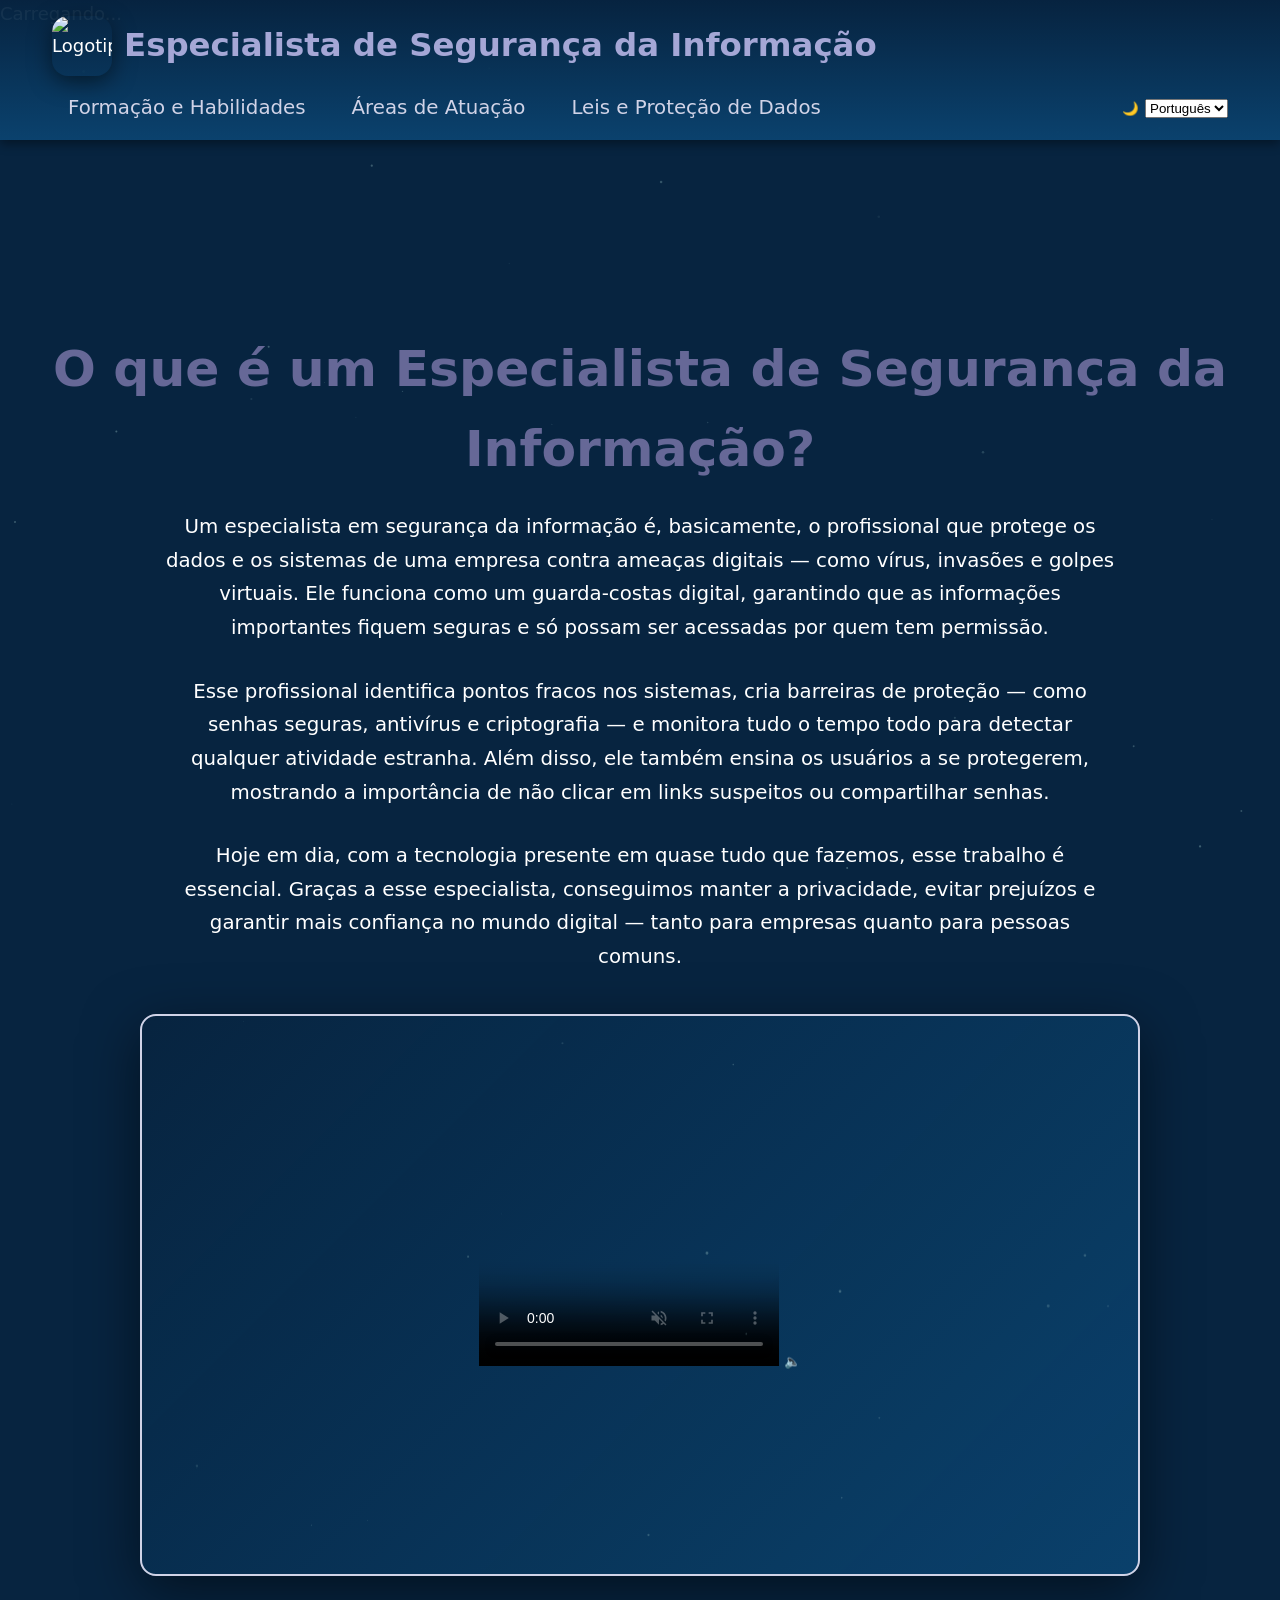
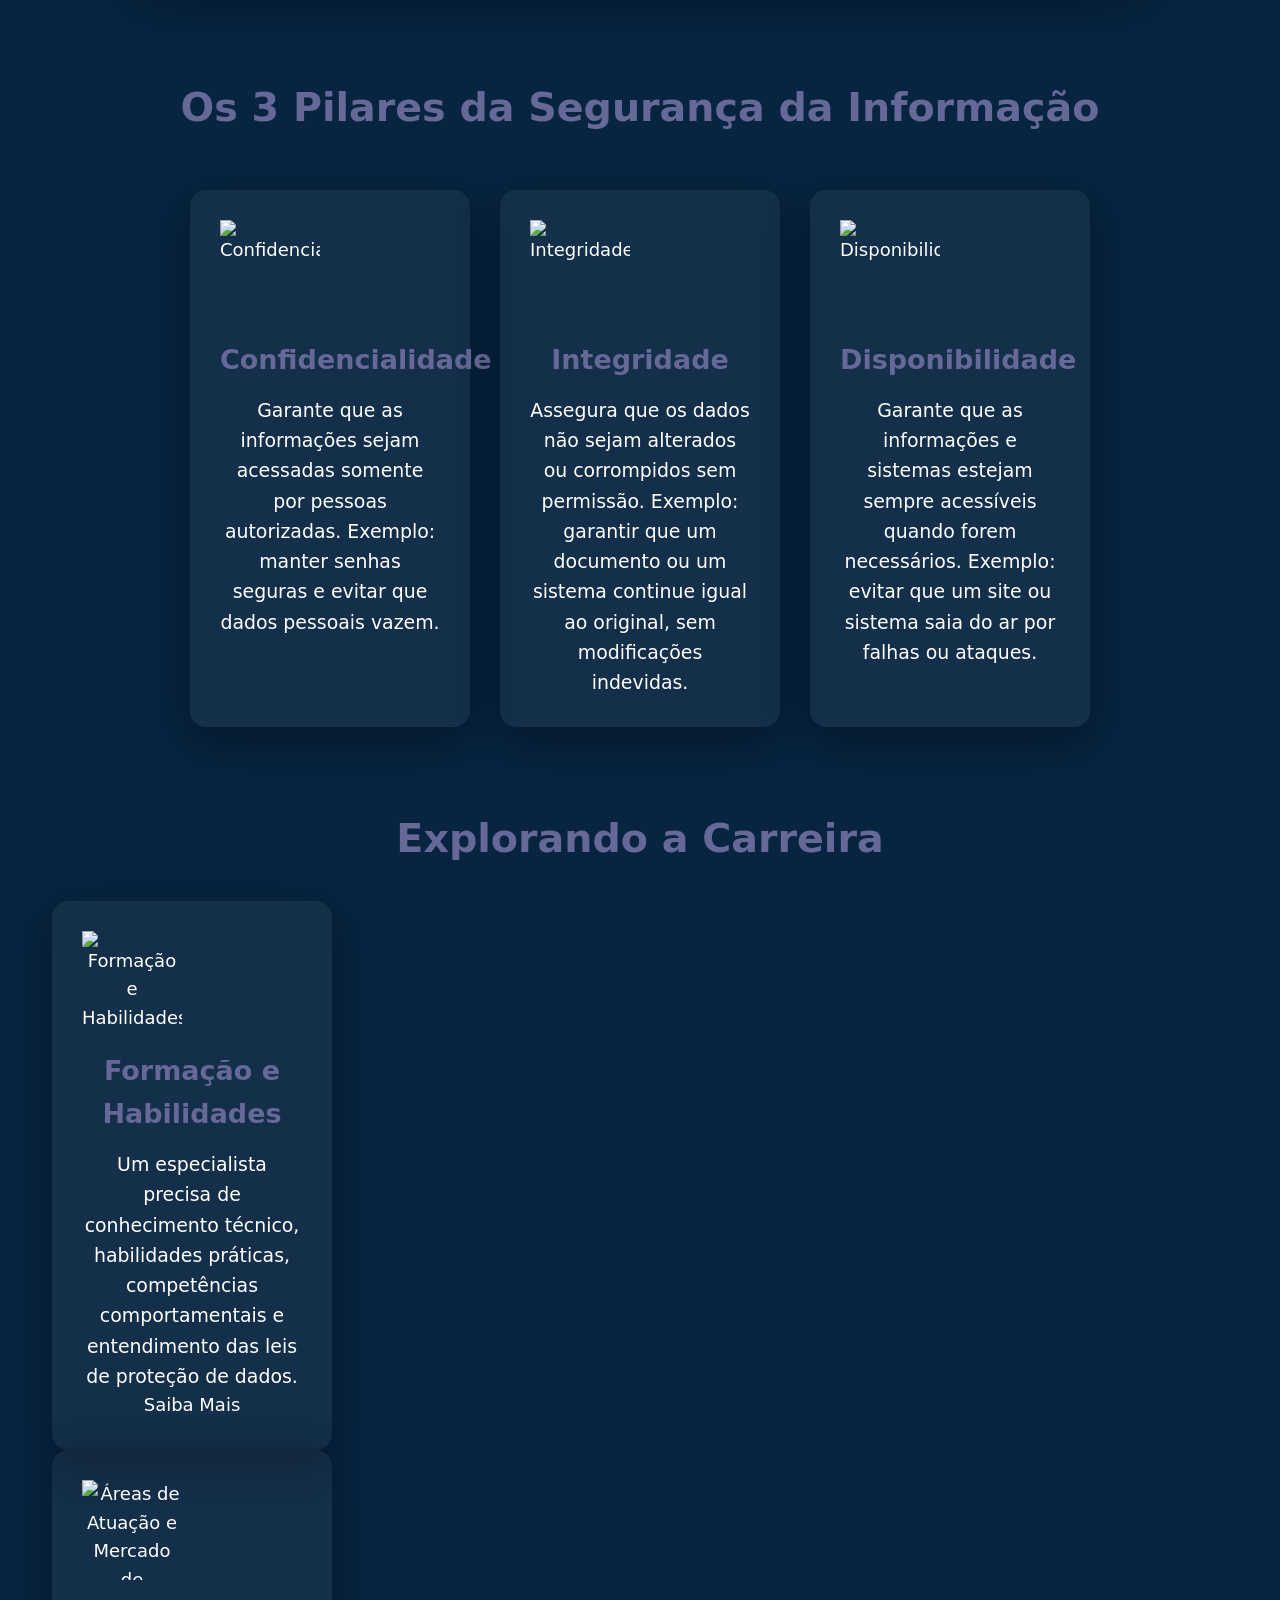
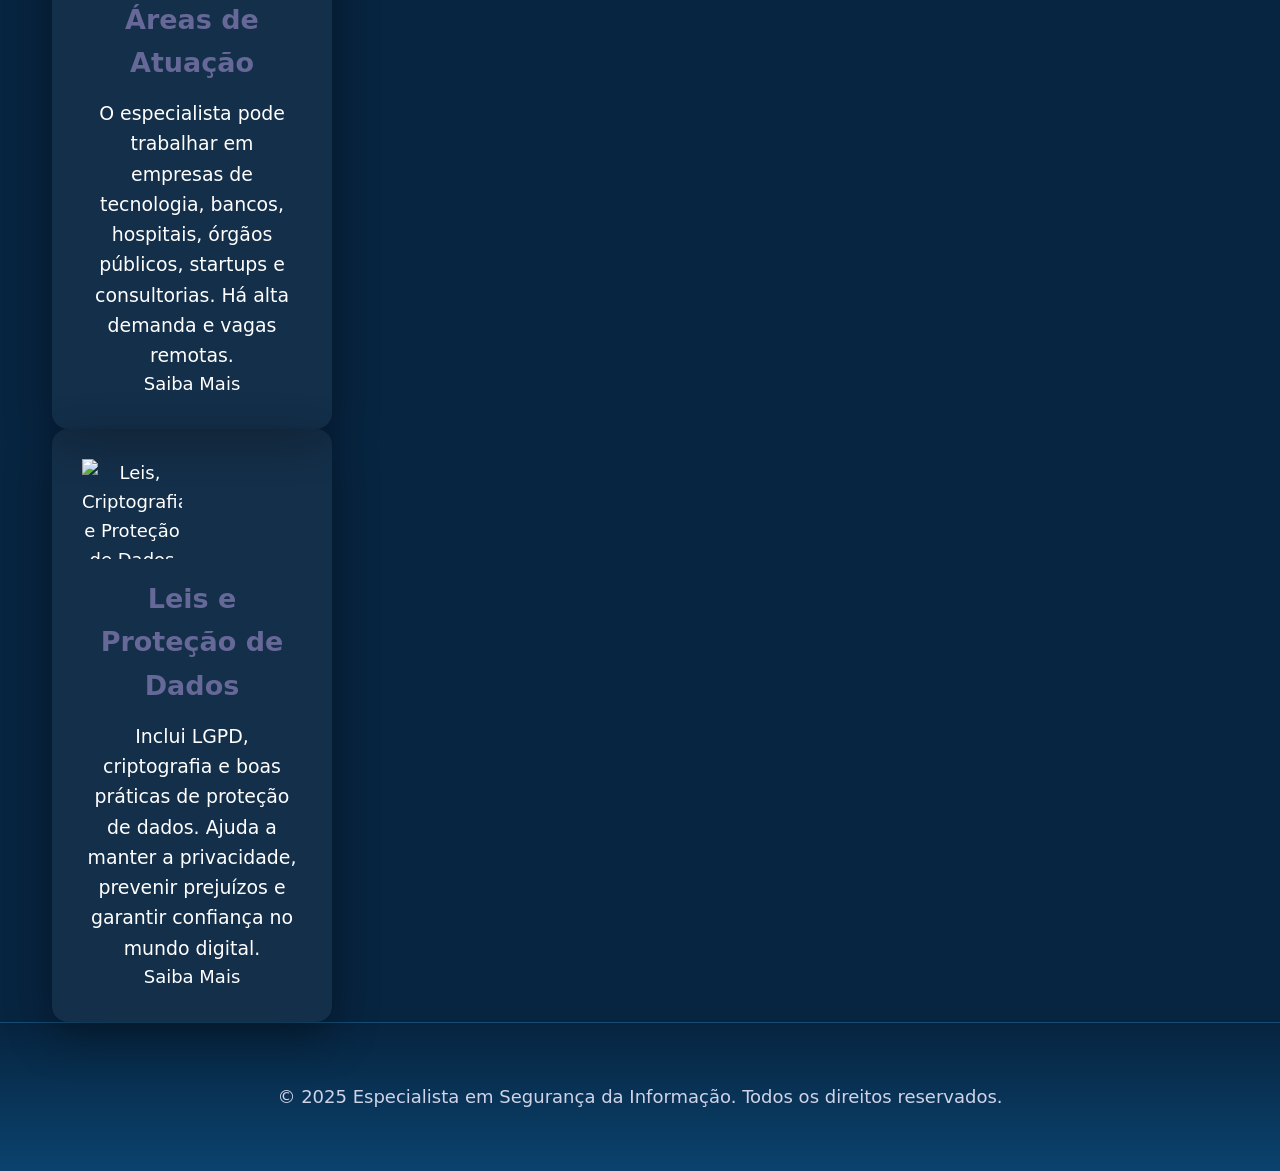
==== commit 18668738: "Versão 2.0" ====
--- a/index.html
+++ b/index.html
@@ -4,6 +4,7 @@
   <meta charset="UTF-8">
   <meta name="viewport" content="width=device-width, initial-scale=1.0">
   <title>Especialista de Segurança da Informação</title>
+  <meta name="description" content="Saiba o que faz um Especialista de Segurança da Informação, seus pilares, formação, áreas de atuação e boas práticas para proteger dados.">
 
   <!-- CSS -->
   <link rel="stylesheet" href="style.css">
@@ -13,10 +14,12 @@
 </head>
 <body>
 
-  <!-- Canvas para animação de partículas de fundo 
-       - Usado apenas para efeito visual 
-       - Preenchido e animado via JavaScript 
-       - Ignorado por leitores de tela -->
+  <!-- Pré-loader -->
+  <div id="preloader" aria-hidden="true">
+    <p>Carregando...</p>
+  </div>
+
+  <!-- Canvas de partículas de fundo -->
   <canvas id="backgroundParticles" aria-hidden="true"></canvas>
 
   <!-- HEADER -->
@@ -24,7 +27,7 @@
     <div class="header-inner container">
       <div class="logo">
         <a href="index.html" aria-label="Ir para a página inicial">
-          <img src="imagens/index/logo.png" alt="Logotipo - Especialista de Segurança da Informação" />
+          <img src="imagens/index/logo.png" alt="Logotipo - Especialista de Segurança da Informação" width="120" height="120"/>
         </a>
         <h1>Especialista de Segurança da Informação</h1>
       </div>
@@ -32,141 +35,112 @@
       <!-- Navegação principal -->
       <nav id="main-nav" role="navigation" aria-label="Menu principal">
         <ul id="navList">
-          <!-- Home removido conforme pedido -->
-          <li><a href="conteudo/conceitos_&_fundamentos.html">Conceitos & Fundamentos</a></li>
-          <li><a href="conteudo/areas_de_atuacao.html">Áreas de Atuação</a></li>
-          <li><a href="conteudo/habilidades_&_formacao.html">Habilidades & Formação</a></li>
-          <li><a href="conteudo/normas_&_leis.html">Normas, Leis & Mercado</a></li>
-          <li><a href="conteudo/processos_&_entregaveis.html">Processos & Entregáveis</a></li>
-          <li><a href="conteudo/riscos_&_desafios.html">Riscos, Desafios & Tendências</a></li>
+          <li><a href="formacao.html">Formação e Habilidades</a></li>
+          <li><a href="areas.html">Áreas de Atuação</a></li>
+          <li><a href="leis.html">Leis e Proteção de Dados</a></li>
         </ul>
       </nav>
+
+      <!-- Controles adicionais -->
+      <div class="header-controls">
+        <!-- Botão modo noturno -->
+        <button id="toggleDarkMode" aria-label="Ativar/Desativar modo escuro">🌙</button>
+
+        <!-- Seletor de idioma -->
+        <select id="languageSwitcher" aria-label="Selecionar idioma">
+          <option value="pt" selected>Português</option>
+          <option value="en">English</option>
+        </select>
+      </div>
     </div>
   </header>
 
   <!-- MAIN -->
   <main id="main-content">
+
     <!-- INTRODUÇÃO -->
-    <section id="intro" class="fade-up" aria-labelledby="intro-title">
+    <section id="intro" class="fade-up" role="region" aria-labelledby="intro-title">
       <div class="container intro-container">
         <div class="intro-text">
           <h1 id="intro-title">O que é um Especialista de Segurança da Informação?</h1>
-          <p>
-            Um Especialista de Segurança da Informação é o profissional responsável por proteger dados, sistemas e redes contra ameaças digitais. 
-            Ele garante que as informações sejam mantidas seguras, confiáveis e disponíveis para quem precisa, aplicando princípios de confidencialidade, 
-            integridade e disponibilidade.
-          </p>
-          <p>
-            Esse especialista atua em diferentes frentes: previne ataques cibernéticos, monitora sistemas, detecta vulnerabilidades e responde rapidamente 
-            a incidentes de segurança. Além disso, cria políticas, procedimentos e boas práticas que ajudam empresas e organizações a reduzir riscos e 
-            manter a confiança de clientes e parceiros.
-          </p>
-          <p>
-            Em um mundo cada vez mais conectado, onde dados digitais são valiosos, o papel desse profissional se torna essencial para proteger 
-            informações estratégicas, financeiras e pessoais, garantindo a continuidade das operações e a segurança de todos os envolvidos.
-          </p>
+          <p data-text-key="intro-paragraph1">Um especialista em segurança da informação é, basicamente, o profissional que protege os dados e os sistemas de uma empresa contra ameaças digitais — como vírus, invasões e golpes virtuais. Ele funciona como um guarda-costas digital, garantindo que as informações importantes fiquem seguras e só possam ser acessadas por quem tem permissão.</p>
+          <p data-text-key="intro-paragraph2">Esse profissional identifica pontos fracos nos sistemas, cria barreiras de proteção — como senhas seguras, antivírus e criptografia — e monitora tudo o tempo todo para detectar qualquer atividade estranha. Além disso, ele também ensina os usuários a se protegerem, mostrando a importância de não clicar em links suspeitos ou compartilhar senhas.</p>
+          <p data-text-key="intro-paragraph3">Hoje em dia, com a tecnologia presente em quase tudo que fazemos, esse trabalho é essencial. Graças a esse especialista, conseguimos manter a privacidade, evitar prejuízos e garantir mais confiança no mundo digital — tanto para empresas quanto para pessoas comuns.</p>
         </div>
       </div>
 
       <!-- VÍDEO + Canvas de partículas -->
       <div class="video-wrapper" role="region" aria-label="Apresentação em vídeo sobre a profissão">
-        <!-- Canvas de partículas em background -->
         <canvas id="particles" aria-hidden="true" class="video-canvas"></canvas>
-
-        <!-- Vídeo responsivo -->
         <div class="iframe-container">
-          <iframe 
-            src="https://www.youtube.com/embed/mBZBPptSneM?si=sHNbe56fVBtZkHfa" 
-            title="YouTube video player — Especialista de Segurança da Informação" 
-            frameborder="0" 
-            allow="accelerometer; autoplay; clipboard-write; encrypted-media; gyroscope; picture-in-picture; web-share" 
-            allowfullscreen 
-            loading="lazy">
-          </iframe>
+          <video src="animacao/Operacao Firewall.mp4" autoplay muted loop controls poster="imagens/index/video-poster.png" playsinline preload="auto">
+            <track kind="captions" srclang="pt" src="legendas.vtt" default>
+          </video>
+          <button id="videoMute" aria-label="Ativar/desativar som do vídeo">🔈</button>
         </div>
       </div>
     </section>
 
     <!-- PILARES DA PROFISSÃO -->
-    <section id="pilares" class="fade-up" aria-labelledby="pilares-title">
+    <section id="pilares" class="fade-up" role="region" aria-labelledby="pilares-title">
       <div class="container">
-        <h2 id="pilares-title" class="section-title">Pilares da Profissão</h2>
-
+        <h2 id="pilares-title" class="section-title" data-text-key="pillars-title">Os 3 Pilares da Segurança da Informação</h2>
         <div class="icons-section" role="list">
           <article class="icon-card" role="listitem" aria-labelledby="pillar1">
-            <img src="imagens/index/protecao de dados.png" alt="Ícone representando proteção de dados" loading="lazy">
-            <h3 id="pillar1">Proteção de Dados</h3>
-            <p>Garantir que informações confidenciais e sensíveis estejam protegidas contra acessos não autorizados e vazamentos.</p>
+            <img src="imagens/index/protecao-de-dados.png" alt="Confidencialidade" loading="lazy" width="100" height="100">
+            <h3 id="pillar1" data-text-key="pillar1-title">Confidencialidade</h3>
+            <p data-text-key="pillar1-text">Garante que as informações sejam acessadas somente por pessoas autorizadas. Exemplo: manter senhas seguras e evitar que dados pessoais vazem.</p>
           </article>
 
           <article class="icon-card" role="listitem" aria-labelledby="pillar2">
-            <img src="imagens/index/redes de sistemas.png" alt="Ícone representando redes e sistemas" loading="lazy">
-            <h3 id="pillar2">Redes e Sistemas</h3>
-            <p>Monitorar, administrar e proteger redes corporativas, servidores e sistemas, prevenindo ataques e falhas operacionais.</p>
+            <img src="imagens/index/redes.png" alt="Integridade" loading="lazy" width="100" height="100">
+            <h3 id="pillar2" data-text-key="pillar2-title">Integridade</h3>
+            <p data-text-key="pillar2-text">Assegura que os dados não sejam alterados ou corrompidos sem permissão. Exemplo: garantir que um documento ou um sistema continue igual ao original, sem modificações indevidas.</p>
           </article>
 
           <article class="icon-card" role="listitem" aria-labelledby="pillar3">
-            <img src="imagens/index/educação e treinamento.png" alt="Ícone representando educação e treinamento" loading="lazy">
-            <h3 id="pillar3">Educação e Treinamento</h3>
-            <p>Capacitar equipes e usuários sobre boas práticas de segurança, políticas internas e prevenção de incidentes.</p>
+            <img src="imagens/index/treinamento.png" alt="Disponibilidade" loading="lazy" width="100" height="100">
+            <h3 id="pillar3" data-text-key="pillar3-title">Disponibilidade</h3>
+            <p data-text-key="pillar3-text">Garante que as informações e sistemas estejam sempre acessíveis quando forem necessários. Exemplo: evitar que um site ou sistema saia do ar por falhas ou ataques.</p>
           </article>
         </div>
       </div>
     </section>
 
     <!-- EXPLORANDO A CARREIRA -->
-    <section id="carreira" class="fade-up" aria-labelledby="carreira-title">
+    <section id="carreira" class="fade-up" role="region" aria-labelledby="carreira-title">
       <div class="container">
-        <h2 id="carreira-title" class="section-title">Explorando a Carreira</h2>
+        <h2 id="carreira-title" class="section-title" data-text-key="career-title">Explorando a Carreira</h2>
+        <div class="cards-section" role="list">
 
-        <div class="overview-cards" role="list">
-          <!-- cards... (mantive seu conteúdo) -->
-          <article class="overview-card" role="listitem" aria-labelledby="c-hab">
-            <img src="imagens/index/Ícone de habilidades e formação.png" alt="Ícone de habilidades e formação" loading="lazy">
-            <h3 id="c-hab">Habilidades & Formação</h3>
-            <p>Descubra as competências essenciais e os caminhos de aprendizado para se tornar um especialista em segurança da informação. Inclui técnicas, ferramentas e certificações mais relevantes para o mercado.</p>
-            <a class="btn" href="conteudo/habilidades_&_formacao.html">Saiba mais</a>
+          <!-- Card 1: Formação e Habilidades -->
+          <article class="icon-card" role="listitem" aria-labelledby="card-formacao">
+            <img src="imagens/index/formacao.png" alt="Formação e Habilidades" loading="lazy" width="100" height="100">
+            <h3 id="card-formacao" data-text-key="card-formacao-title">Formação e Habilidades</h3>
+            <p data-text-key="card-formacao-text">Um especialista precisa de conhecimento técnico, habilidades práticas, competências comportamentais e entendimento das leis de proteção de dados.</p>
+            <a href="formacao.html" class="btn-saiba-mais" aria-label="Saiba mais sobre Formação e Habilidades" data-text-key="card-formacao-btn">Saiba Mais</a>
           </article>
 
-          <!-- ...outros cards mantidos -->
-          <article class="overview-card" role="listitem" aria-labelledby="c-conc">
-            <img src="imagens/index/Ícone de conceitos e fundamentos.png" alt="Ícone de conceitos e fundamentos" loading="lazy">
-            <h3 id="c-conc">Conceitos & Fundamentos</h3>
-            <p>Aprenda os princípios que sustentam toda a segurança da informação, como a tríade CIA (Confidencialidade, Integridade e Disponibilidade), tipos de riscos e ameaças, e boas práticas essenciais para proteger dados e sistemas.</p>
-            <a class="btn" href="conteudo/conceitos_&_fundamentos.html">Saiba mais</a>
+          <!-- Card 2: Áreas de Atuação -->
+          <article class="icon-card" role="listitem" aria-labelledby="card-areas">
+            <img src="imagens/index/areas.png" alt="Áreas de Atuação e Mercado de Trabalho" loading="lazy" width="100" height="100">
+            <h3 id="card-areas" data-text-key="card-areas-title">Áreas de Atuação</h3>
+            <p data-text-key="card-areas-text">O especialista pode trabalhar em empresas de tecnologia, bancos, hospitais, órgãos públicos, startups e consultorias. Há alta demanda e vagas remotas.</p>
+            <a href="areas.html" class="btn-saiba-mais" aria-label="Saiba mais sobre Áreas de Atuação" data-text-key="card-areas-btn">Saiba Mais</a>
           </article>
 
-          <article class="overview-card" role="listitem" aria-labelledby="c-areas">
-            <img src="imagens/index/Ícone de áreas de atuação.png" alt="Ícone de áreas de atuação" loading="lazy">
-            <h3 id="c-areas">Áreas de Atuação</h3>
-            <p>Explore os diversos campos em que um especialista de segurança da informação pode atuar, como SOC, Pentest, Forense Digital, Cloud Security e GRC. Entenda os papéis e responsabilidades de cada área.</p>
-            <a class="btn" href="conteudo/areas_de_atuacao.html">Saiba mais</a>
-          </article>
-
-          <article class="overview-card" role="listitem" aria-labelledby="c-normas">
-            <img src="imagens/index/Ícone de normas e leis.png" alt="Ícone de normas e leis" loading="lazy">
-            <h3 id="c-normas">Normas, Leis & Mercado</h3>
-            <p>Conheça as regulamentações e padrões que guiam a profissão, como LGPD e ISO 27001. Além disso, veja o panorama do mercado brasileiro e global, incluindo demanda por profissionais e oportunidades de crescimento.</p>
-            <a class="btn" href="conteudo/normas_&_leis.html">Saiba mais</a>
-          </article>
-
-          <article class="overview-card" role="listitem" aria-labelledby="c-processos">
-            <img src="imagens/index/Ícone de processos e entregáveis.png" alt="Ícone de processos e entregáveis" loading="lazy">
-            <h3 id="c-processos">Processos & Entregáveis</h3>
-            <p>Descubra o que um especialista produz no dia a dia: políticas, playbooks, relatórios e métricas que mantêm os sistemas e dados corporativos protegidos. Veja como cada tarefa contribui para a segurança global da organização.</p>
-            <a class="btn" href="conteudo/processos_&_entregaveis.html">Saiba mais</a>
-          </article>
-
-          <article class="overview-card" role="listitem" aria-labelledby="c-riscos">
-            <img src="imagens/index/Ícone de riscos, desafios e tendências.png" alt="Ícone de riscos, desafios e tendências" loading="lazy">
-            <h3 id="c-riscos">Riscos, Desafios & Tendências</h3>
-            <p>Entenda os principais riscos e dilemas éticos da profissão, bem como as tendências emergentes que moldam o futuro da cibersegurança, incluindo Inteligência Artificial, Zero Trust e escassez de profissionais especializados.</p>
-            <a class="btn" href="conteudo/riscos_&_desafios.html">Saiba mais</a>
+          <!-- Card 3: Leis e Proteção de Dados -->
+          <article class="icon-card" role="listitem" aria-labelledby="card-leis">
+            <img src="imagens/index/leis.png" alt="Leis, Criptografia e Proteção de Dados" loading="lazy" width="100" height="100">
+            <h3 id="card-leis" data-text-key="card-leis-title">Leis e Proteção de Dados</h3>
+            <p data-text-key="card-leis-text">Inclui LGPD, criptografia e boas práticas de proteção de dados. Ajuda a manter a privacidade, prevenir prejuízos e garantir confiança no mundo digital.</p>
+            <a href="leis.html" class="btn-saiba-mais" aria-label="Saiba mais sobre Leis e Proteção de Dados" data-text-key="card-leis-btn">Saiba Mais</a>
           </article>
 
         </div>
       </div>
     </section>
+
   </main>
 
   <!-- FOOTER -->
@@ -179,6 +153,7 @@
   <!-- Botão voltar ao topo -->
   <button id="backToTop" class="hidden" title="Voltar ao topo" aria-label="Voltar ao topo">↑</button>
 
+  <!-- JS -->
   <script src="script.js"></script>
 </body>
-</html>+</html>
--- a/style.css
+++ b/style.css
@@ -1,29 +1,35 @@
-/* -------------------------
-   VARIÁVEIS DE CORES E FONTES
-------------------------- */
+/* ======================================================
+   VARIÁVEIS DE CORES, FONTES E TRANSIÇÕES
+====================================================== */
 :root {
+  /* Paleta original */
   --color-dark: #072440;
   --color-mid: #0B4470;
   --color-light: #666897;
   --color-lighter: #A5A7D6;
   --color-accent: #D0D3E7;
+
   --fg: #ffffff;
   --bg-surface: rgba(255,255,255,0.05);
   --card-shadow: rgba(0,0,0,0.35);
+
   --radius: 16px;
   --max-width: 1400px;
+
   --font-sans: "Inter", ui-sans-serif, system-ui, -apple-system, "Segoe UI", Roboto, Arial, sans-serif;
+
   --transition: all 0.3s ease;
   --btn-hover-bg: #0B4470;
   --btn-hover-color: #ffffff;
+
   --backtotop-bg: #0B4470;
   --backtotop-hover: #666897;
 }
 
-/* -------------------------
+/* ======================================================
    RESET E BASE
-------------------------- */
-* { box-sizing: border-box; margin: 0; padding: 0; }
+====================================================== */
+* { box-sizing: border-box; margin:0; padding:0; }
 html, body {
   font-family: var(--font-sans);
   font-size: 18px;
@@ -36,456 +42,173 @@
 a { text-decoration: none; color: inherit; outline: none; }
 a:focus, button:focus { outline: 3px solid var(--color-lighter); outline-offset: 2px; }
 img { max-width: 100%; display: block; height: auto; }
-button { cursor: pointer; border: none; background: none; }
-
-/* -------------------------
+button { cursor: pointer; border: none; background: none; font-family: var(--font-sans); }
+
+/* ======================================================
    CONTAINERS
-------------------------- */
-.container { max-width: var(--max-width); width: 95%; margin: 0 auto; padding: 0 20px; }
-
-/* -------------------------
-   HEADER
-------------------------- */
+====================================================== */
+.container { max-width: var(--max-width); width:95%; margin:0 auto; padding:0 20px; }
+
+/* ======================================================
+   HEADER FIXO E MENU
+====================================================== */
 header {
-  width: 100%;
+  width:100%;
   background: linear-gradient(180deg, rgba(7,36,64,0.95), rgba(11,68,112,0.95));
-  padding: 16px 0;
+  padding:16px 0;
   position: fixed;
-  top: 0;
-  left: 0;
-  z-index: 100;
-  box-shadow: 0 4px 10px rgba(0,0,0,0.4);
+  top:0; left:0;
+  z-index:100;
+  box-shadow:0 4px 10px rgba(0,0,0,0.4);
   transition: transform 0.28s cubic-bezier(.2,.9,.2,1), box-shadow 0.28s ease, background 0.28s ease;
-  will-change: transform;
-}
-header.scrolled {
-  background: rgba(7,36,64,0.95);
-  box-shadow: 0 6px 18px rgba(0,0,0,0.5);
-}
+}
+header.scrolled { background: rgba(7,36,64,0.95); box-shadow:0 6px 18px rgba(0,0,0,0.5);}
 header.hidden { transform: translateY(-110%); }
 
 .header-inner {
-  display: flex;
-  align-items: center;
-  justify-content: space-between;
-  flex-wrap: wrap;
-  gap: 16px;
-  min-width: 0;
-}
-
-.logo {
-  display: flex;
-  align-items: center;
-  gap: 12px;
-  flex-wrap: wrap;
-  min-width: 0;
-}
-
-.logo img {
-  flex: 0 0 auto;
-  width: 60px;
-  height: 60px;
-  border-radius: var(--radius);
-  box-shadow: 0 6px 22px rgba(0,0,0,0.5);
-  transition: transform 0.3s ease;
-}
+  display:flex; align-items:center; justify-content:space-between; flex-wrap:wrap; gap:16px;
+}
+
+.logo { display:flex; align-items:center; gap:12px; flex-wrap:wrap; }
+.logo img { width:60px; height:60px; border-radius:var(--radius); box-shadow:0 6px 22px rgba(0,0,0,0.5); transition:transform 0.3s ease; }
 .logo img:hover { transform: scale(1.08); }
-
-.logo h1 {
-  flex: 1 1 auto;
-  min-width: 0;
-  font-size: clamp(1.2rem, 4vw, 1.8rem);
-  line-height: 1.2;
-  color: var(--color-lighter);
-  white-space: normal;
-  word-break: break-word;
-  text-align: center;
-  margin: 0;
-}
-
-/* MENU */
-nav {
-  display: flex;
-  align-items: center;
-  gap: 14px;
-  flex-wrap: wrap;
-  justify-content: center;
-  min-width: 0;
-}
+.logo h1 { font-size: clamp(1.2rem,4vw,1.8rem); color: var(--color-lighter); }
+
+/* MENU DESKTOP */
+nav { display:flex; align-items:center; gap:14px; flex-wrap:wrap; justify-content:center; }
+nav ul { list-style:none; display:flex; gap:14px; align-items:center; margin:0; padding:0; }
+nav li { margin:0; }
 nav a {
-  color: var(--color-accent);
-  padding: 8px 16px;
-  border-radius: 8px;
-  font-size: clamp(0.9rem, 2.5vw, 1.1rem);
-  transition: var(--transition);
-}
-nav a:hover, nav a.active {
-  color: var(--btn-hover-color);
-  background: rgba(11,68,112,0.3);
-}
-
-/* -------------------------
-   INTRODUÇÃO / HERO
-------------------------- */
-#intro {
-  padding: 160px 0 60px;
-  text-align: center;
-  position: relative;
-  overflow: hidden;
-}
-.intro-text h1 {
-  font-size: clamp(1.8rem, 5vw, 2.8rem);
-  color: var(--color-light);
-  margin-bottom: 20px;
-}
-.intro-text p {
-  max-width: 950px;
-  color: var(--fg);
-  margin: 0 auto 30px;
-  font-size: clamp(0.95rem, 3vw, 1.1rem);
-  line-height: 1.7;
-}
-
-/* -------------------------
-   VÍDEO + CANVAS DE PARTÍCULAS
-------------------------- */
+  color: var(--color-accent); padding:8px 16px; border-radius:8px;
+  font-size: clamp(0.9rem,2.5vw,1.1rem); transition: var(--transition);
+}
+nav a:hover, nav a.active { color: var(--btn-hover-color); background: rgba(11,68,112,0.3); }
+
+/* MENU HAMBURGER MOBILE */
+.nav-toggle {
+  display:none; width:44px; height:44px;
+  align-items:center; justify-content:center;
+  border-radius:8px; color: var(--color-accent);
+  background:transparent;
+  font-size:1.6rem;
+}
+.mobile-nav {
+  display:none; position:fixed; inset:0;
+  background: linear-gradient(180deg, rgba(7,36,64,0.98), rgba(11,68,112,0.98));
+  z-index:1200; padding: calc(var(--header-height,72px) + 20px) 20px 40px;
+  overflow-y:auto;
+}
+.mobile-nav ul { display:block; padding-top:8px; }
+.mobile-nav li { margin:18px 0; }
+.mobile-nav a { font-size:1.25rem; color: var(--color-lighter); padding:8px 6px; display:block; }
+body.nav-open { overflow:hidden; } 
+body.nav-open .mobile-nav { display:block; }
+.mobile-nav .close-btn { position:absolute; top:14px; right:14px; font-size:1.6rem; color: var(--color-accent); background:transparent; border:none; }
+
+/* ======================================================
+   INTRO / HERO
+====================================================== */
+#intro { padding:160px 0 60px; text-align:center; position:relative; overflow:hidden; }
+.intro-text h1 { font-size: clamp(1.8rem,5vw,2.8rem); color: var(--color-light); margin-bottom:20px; }
+.intro-text p { max-width:950px; margin:0 auto 30px; color: var(--fg); font-size: clamp(0.95rem,3vw,1.1rem); line-height:1.7; }
+
+/* ======================================================
+   VÍDEO + CANVAS PARTICULAS
+====================================================== */
 .video-wrapper {
-  position: relative;
-  width: 100%;
-  max-width: 1000px;
-  aspect-ratio: 16/9;
-  margin: 40px auto;
-  border-radius: var(--radius);
-  overflow: hidden;
+  position:relative; width:100%; max-width:1000px; aspect-ratio:16/9; margin:40px auto;
+  border-radius:var(--radius); overflow:hidden;
   background: linear-gradient(135deg, rgba(7,36,64,0.85), rgba(11,68,112,0.9));
-  box-shadow: 0 15px 55px rgba(0,0,0,0.5);
-  display: flex;
-  justify-content: center;
-  align-items: center;
-  border: 2px solid var(--color-accent);
+  box-shadow:0 15px 55px rgba(0,0,0,0.5);
+  display:flex; justify-content:center; align-items:center;
+  border:2px solid var(--color-accent);
   transition: transform 0.4s ease, box-shadow 0.4s ease;
 }
-.video-wrapper:hover {
-  transform: scale(1.02);
-  box-shadow: 0 22px 70px rgba(0,0,0,0.6);
-}
-.video-wrapper canvas#particles {
-  position: absolute;
-  top: 0;
-  left: 0;
-  width: 100%;
-  height: 100%;
-  pointer-events: none;
-  z-index: 1;
-}
-.video-wrapper .iframe-container {
-  position: relative;
-  width: 100%;
-  height: 100%;
-  z-index: 2;
-}
-.video-wrapper iframe {
-  width: 100%;
-  height: 100%;
-  border-radius: var(--radius);
-  display: block;
-}
-
-/* -------------------------
+.video-wrapper:hover { transform: scale(1.02); box-shadow:0 22px 70px rgba(0,0,0,0.6); }
+.video-wrapper canvas#particles { position:absolute; top:0; left:0; width:100%; height:100%; pointer-events:none; z-index:1; }
+.video-wrapper iframe { width:100%; height:100%; border-radius:var(--radius); display:block; z-index:2; }
+
+/* ======================================================
    PILARES DA PROFISSÃO
-------------------------- */
+====================================================== */
 .icons-section {
-  display: flex;
-  flex-wrap: wrap;
-  justify-content: center;
-  gap: 30px;
-  margin-top: 50px;
-  margin-bottom: 80px;
+  display:flex; flex-wrap:wrap; justify-content:center; gap:30px;
+  margin-top:50px; margin-bottom:80px;
 }
 .icon-card {
-  background: var(--bg-surface);
-  border-radius: var(--radius);
-  padding: 30px;
-  width: 100%;
-  max-width: 280px;
-  text-align: center;
-  box-shadow: 0 14px 45px var(--card-shadow);
+  background: var(--bg-surface); border-radius:var(--radius); padding:30px;
+  width:100%; max-width:280px; text-align:center; box-shadow:0 14px 45px var(--card-shadow);
   transition: transform 0.35s ease, box-shadow 0.35s ease, background 0.3s ease;
 }
-.icon-card:hover {
-  transform: translateY(-6px) scale(1.05);
-  box-shadow: 0 22px 55px rgba(0,0,0,0.55);
-  background: rgba(11,68,112,0.25);
-}
-.icon-card h3 {
-  color: var(--color-light);
-  margin: 18px 0 14px;
-  font-size: 1.5rem;
-  font-weight: 600;
-}
-.icon-card p { 
-  color: var(--fg); 
-  font-size: 1.05rem; 
-  line-height: 1.6; 
-}
-
-/* -------------------------
+.icon-card:hover { transform: translateY(-6px) scale(1.05); box-shadow:0 22px 55px rgba(0,0,0,0.55); background: rgba(11,68,112,0.25); }
+.icon-card h3 { color: var(--color-light); margin:18px 0 14px; font-size:1.5rem; font-weight:600; }
+.icon-card p { color: var(--fg); font-size:1.05rem; line-height:1.6; }
+
+/* ======================================================
    EXPLORANDO A CARREIRA
-------------------------- */
-.overview-cards {
-  display: flex;
-  flex-wrap: wrap;
-  justify-content: center;
-  gap: 35px;
-  margin-top: 50px;
-  margin-bottom: 80px;
-}
+====================================================== */
+.overview-cards { display:flex; flex-wrap:wrap; justify-content:center; gap:35px; margin-top:50px; margin-bottom:80px; }
 .overview-card {
-  background: var(--bg-surface);
-  border-radius: var(--radius);
-  padding: 32px;
-  width: 100%;
-  max-width: 280px;
-  text-align: center;
-  box-shadow: 0 14px 45px var(--card-shadow);
+  background: var(--bg-surface); border-radius:var(--radius); padding:32px; width:100%; max-width:280px; text-align:center;
+  box-shadow:0 14px 45px var(--card-shadow);
   transition: transform 0.35s ease, box-shadow 0.35s ease, background 0.3s ease;
 }
-.overview-card:hover {
-  transform: translateY(-6px) scale(1.05);
-  box-shadow: 0 22px 55px rgba(0,0,0,0.55);
-  background: rgba(11,68,112,0.25);
-}
-.overview-card img {
-  width: 80px;
-  height: 80px;
-  margin-bottom: 16px;
-}
-.overview-card h3 {
-  color: var(--color-light);
-  margin: 16px 0 14px;
-  font-size: 1.4rem;
-  font-weight: 600;
-}
-.overview-card p {
-  color: var(--fg);
-  font-size: 1rem;
-  line-height: 1.6;
-}
+.overview-card:hover { transform: translateY(-6px) scale(1.05); box-shadow:0 22px 55px rgba(0,0,0,0.55); background: rgba(11,68,112,0.25); }
+.overview-card img { width:80px; height:80px; margin-bottom:16px; }
+.overview-card h3 { color: var(--color-light); margin:16px 0 14px; font-size:1.4rem; font-weight:600; }
+.overview-card p { color: var(--fg); font-size:1rem; line-height:1.6; }
 .overview-card .btn {
-  display: inline-block;
-  background: var(--color-mid);
-  color: var(--fg);
-  padding: 10px 22px;
-  border-radius: 10px;
-  margin-top: 14px;
-  transition: var(--transition);
-  font-weight: 600;
-}
-.overview-card .btn:hover {
-  background: var(--btn-hover-bg);
-  color: var(--btn-hover-color);
-  transform: scale(1.05);
-}
-
-/* -------------------------
-   TÍTULOS DE SEÇÃO
-------------------------- */
-.section-title {
-  text-align: center;
-  font-size: 2.2rem;
-  color: var(--color-light);
-  margin-bottom: 30px;
-  font-weight: 600;
-}
-
-/* -------------------------
+  display:inline-block; background: var(--color-mid); color: var(--fg);
+  padding:10px 22px; border-radius:10px; margin-top:14px; transition:var(--transition); font-weight:600;
+}
+.overview-card .btn:hover { background: var(--btn-hover-bg); transform: scale(1.05); }
+
+/* ======================================================
+   SEÇÃO / TÍTULOS
+====================================================== */
+.section-title { text-align:center; font-size:2.2rem; color: var(--color-light); margin-bottom:30px; font-weight:600; }
+
+/* ======================================================
    FOOTER
-------------------------- */
+====================================================== */
 footer {
-  padding: 60px 20px;
-  text-align: center;
+  padding:60px 20px; text-align:center;
   background: linear-gradient(180deg, rgba(7,36,64,0.95), rgba(11,68,112,0.95));
   color: var(--color-accent);
-  border-top: 1px solid rgba(255,255,255,0.05);
-}
-footer p {
-  font-size: clamp(0.8rem, 3vw, 1rem);
-}
-
-/* -------------------------
+  border-top:1px solid rgba(255,255,255,0.05);
+}
+footer p { font-size: clamp(0.8rem,3vw,1rem); }
+
+/* ======================================================
    BOTÃO VOLTAR AO TOPO
-------------------------- */
+====================================================== */
 #backToTop {
-  position: fixed;
-  bottom: 25px;
-  right: 25px;
-  width: 48px;
-  height: 48px;
-  border-radius: 50%;
-  display: flex;
-  align-items: center;
-  justify-content: center;
-  font-size: 1.5rem;
-  background: var(--backtotop-bg);
-  color: var(--fg);
-  box-shadow: 0 8px 25px rgba(0,0,0,0.4);
-  cursor: pointer;
-  opacity: 0;
-  visibility: hidden;
-  transform: translateY(10px) scale(0.98);
+  position: fixed; bottom:25px; right:25px; width:48px; height:48px; border-radius:50%;
+  display:flex; align-items:center; justify-content:center;
+  font-size:1.5rem; background: var(--backtotop-bg); color: var(--fg);
+  box-shadow:0 8px 25px rgba(0,0,0,0.45); cursor:pointer;
+  opacity:0; visibility:hidden; transform: translateY(10px) scale(0.98);
   transition: opacity 220ms ease, transform 220ms ease, visibility 220ms, background 0.3s ease;
-  z-index: 1000;
-}
-#backToTop.visible {
-  opacity: 1;
-  visibility: visible;
-  transform: translateY(0) scale(1);
-}
-#backToTop:hover {
-  transform: scale(1.1);
-  background: var(--backtotop-hover);
-}
-
-/* -------------------------
-   ANIMAÇÃO FADE-UP
-------------------------- */
-.fade-up {
-  opacity: 0;
-  transform: translateY(20px);
-  transition: all 0.7s ease-out;
-}
-.fade-up.in {
-  opacity: 1;
-  transform: translateY(0);
-}
-
-/* -------------------------
+  z-index:1000;
+}
+#backToTop.visible { opacity:1; visibility:visible; transform: translateY(0) scale(1); }
+#backToTop:hover { transform: scale(1.1); background: var(--backtotop-hover); }
+
+/* ======================================================
+   FADE-UP ANIMATION
+====================================================== */
+.fade-up { opacity:0; transform:translateY(20px); transition: all 0.7s ease-out; }
+.fade-up.in { opacity:1; transform:translateY(0); }
+
+/* ======================================================
    PARTÍCULAS DE FUNDO
-------------------------- */
-#backgroundParticles {
-  position: fixed;
-  top: 0;
-  left: 0;
-  width: 100%;
-  height: 100%;
-  z-index: 0;
-  pointer-events: none;
-  background: transparent;
-}
-
-/* =========================
-   MOBILE NAV & RESPONSIVE TWEAKS
-========================= */
-
-/* Remove bullets e organize o <ul> do menu */
-nav ul {
-  list-style: none;
-  display: flex;
-  gap: 14px;
-  align-items: center;
-  margin: 0;
-  padding: 0;
-}
-
-/* estilo para itens de menu (desktop) */
-nav li { margin: 0; }
-nav a { display: inline-block; }
-
-/* botão hamburger (invisível em desktop) */
-.nav-toggle {
-  display: none;
-  background: transparent;
-  border: none;
-  width: 44px;
-  height: 44px;
-  align-items: center;
-  justify-content: center;
-  border-radius: 8px;
-  color: var(--color-accent);
-}
-
-/* overlay de menu móvel */
-.mobile-nav {
-  display: none; 
-  position: fixed;
-  inset: 0;
-  background: linear-gradient(180deg, rgba(7,36,64,0.98), rgba(11,68,112,0.98));
-  z-index: 1200;
-  padding: calc(var(--header-height, 72px) + 20px) 20px 40px;
-  overflow-y: auto;
-}
-
-/* lista dentro do overlay */
-.mobile-nav ul {
-  display: block;
-  padding-top: 8px;
-}
-.mobile-nav li { margin: 18px 0; }
-.mobile-nav a {
-  font-size: 1.25rem;
-  color: var(--color-lighter);
-  padding: 8px 6px;
-}
-
-/* quando o nav estiver aberto (classe aplicada no <body>) */
-body.nav-open {
-  overflow: hidden; 
-}
-body.nav-open .mobile-nav { display: block; }
-
-/* botão "fechar" dentro do overlay */
-.mobile-nav .close-btn {
-  position: absolute;
-  top: 14px;
-  right: 14px;
-  background: transparent;
-  border: none;
-  color: var(--color-accent);
-  font-size: 1.6rem;
-}
-
-/* -------------------------
-   RESPONSIVIDADE GERAL
-------------------------- */
-@media(max-width:1200px){
-  .intro-text h1{ font-size:2.4rem; }
-  .section-title{ font-size:2rem; }
-}
-@media(max-width:992px){
-  .header-inner{ flex-direction: column; gap:16px; }
-  nav{ justify-content:center; flex-wrap: wrap; }
-  nav a{ margin: 6px 8px; padding:6px 10px; }
-  .intro-text p{ font-size:1rem; }
-}
-@media(max-width:768px){
-  .video-wrapper{ max-width:90%; }
-  .icons-section,.overview-cards{gap:25px;}
-}
-@media(max-width:480px){
-  header, .container { padding: 10px; }
-  .intro-text h1{ font-size:1.6rem; }
-  .intro-text p{ font-size:0.95rem; }
-  nav a{ padding:6px 8px; }
-  .section-title{font-size:1.5rem;}
-  .icon-card,.overview-card{padding:20px;}
-}
-@media(min-width:1800px){ body{ font-size:20px; } }
-
-/* ajuste extra mobile */
-@media(max-width:740px){
-  .header-inner { flex-direction: column; align-items: center; gap:8px; text-align:center; }
-  .logo { flex-direction: column; align-items: center; gap:6px; }
-  .logo img { width:56px; height:56px; margin:0 auto; }
-  .logo h1 { font-size: clamp(1rem, 5vw, 1.4rem); text-align:center; }
-  nav { display: none; }
-  .nav-toggle { display: flex; }
-  #intro { padding-top: calc(var(--header-height, 72px) + 12px); }
-  .intro-text h1 { font-size: clamp(1.4rem, 5vw, 1.8rem); line-height:1.2; }
-  .intro-text p { font-size:0.95rem; }
-  .overview-card,.icon-card{max-width:95%; padding:20px;}
-}
-@media(max-width:420px){
-  .logo img { width:48px; height:48px; }
-  .overview-card img,.icon-card img{width:64px;height:64px;}
-  .mobile-nav a{font-size:1.05rem;}
-}+====================================================== */
+#backgroundParticles { position: fixed; top:0; left:0; width:100%; height:100%; z-index:0; pointer-events:none; background:transparent; }
+
+/* ======================================================
+   RESPONSIVIDADE
+====================================================== */
+@media(max-width:1200px){ .intro-text h1{ font-size:2.4rem; } .section-title{ font-size:2rem; } }
+@media(max-width:992px){ .header-inner{ flex-direction: column; gap:16px; } nav{ justify-content:center; flex-wrap: wrap; } .intro-text p{ font-size:1rem; } .nav-toggle{ display:flex; } }
+@media(max-width:768px){ .video-wrapper{ max-width:90%; } .icons-section,.overview-cards{gap:25px;} }
+@media(max-width:480px){ header,.container{padding:10px;} .intro-text h1{ font-size:1.6rem; } .intro-text p{ font-size:0.95rem; } .section-title{font-size:1.5rem;} .icon-card,.overview-card{padding:20px;} }
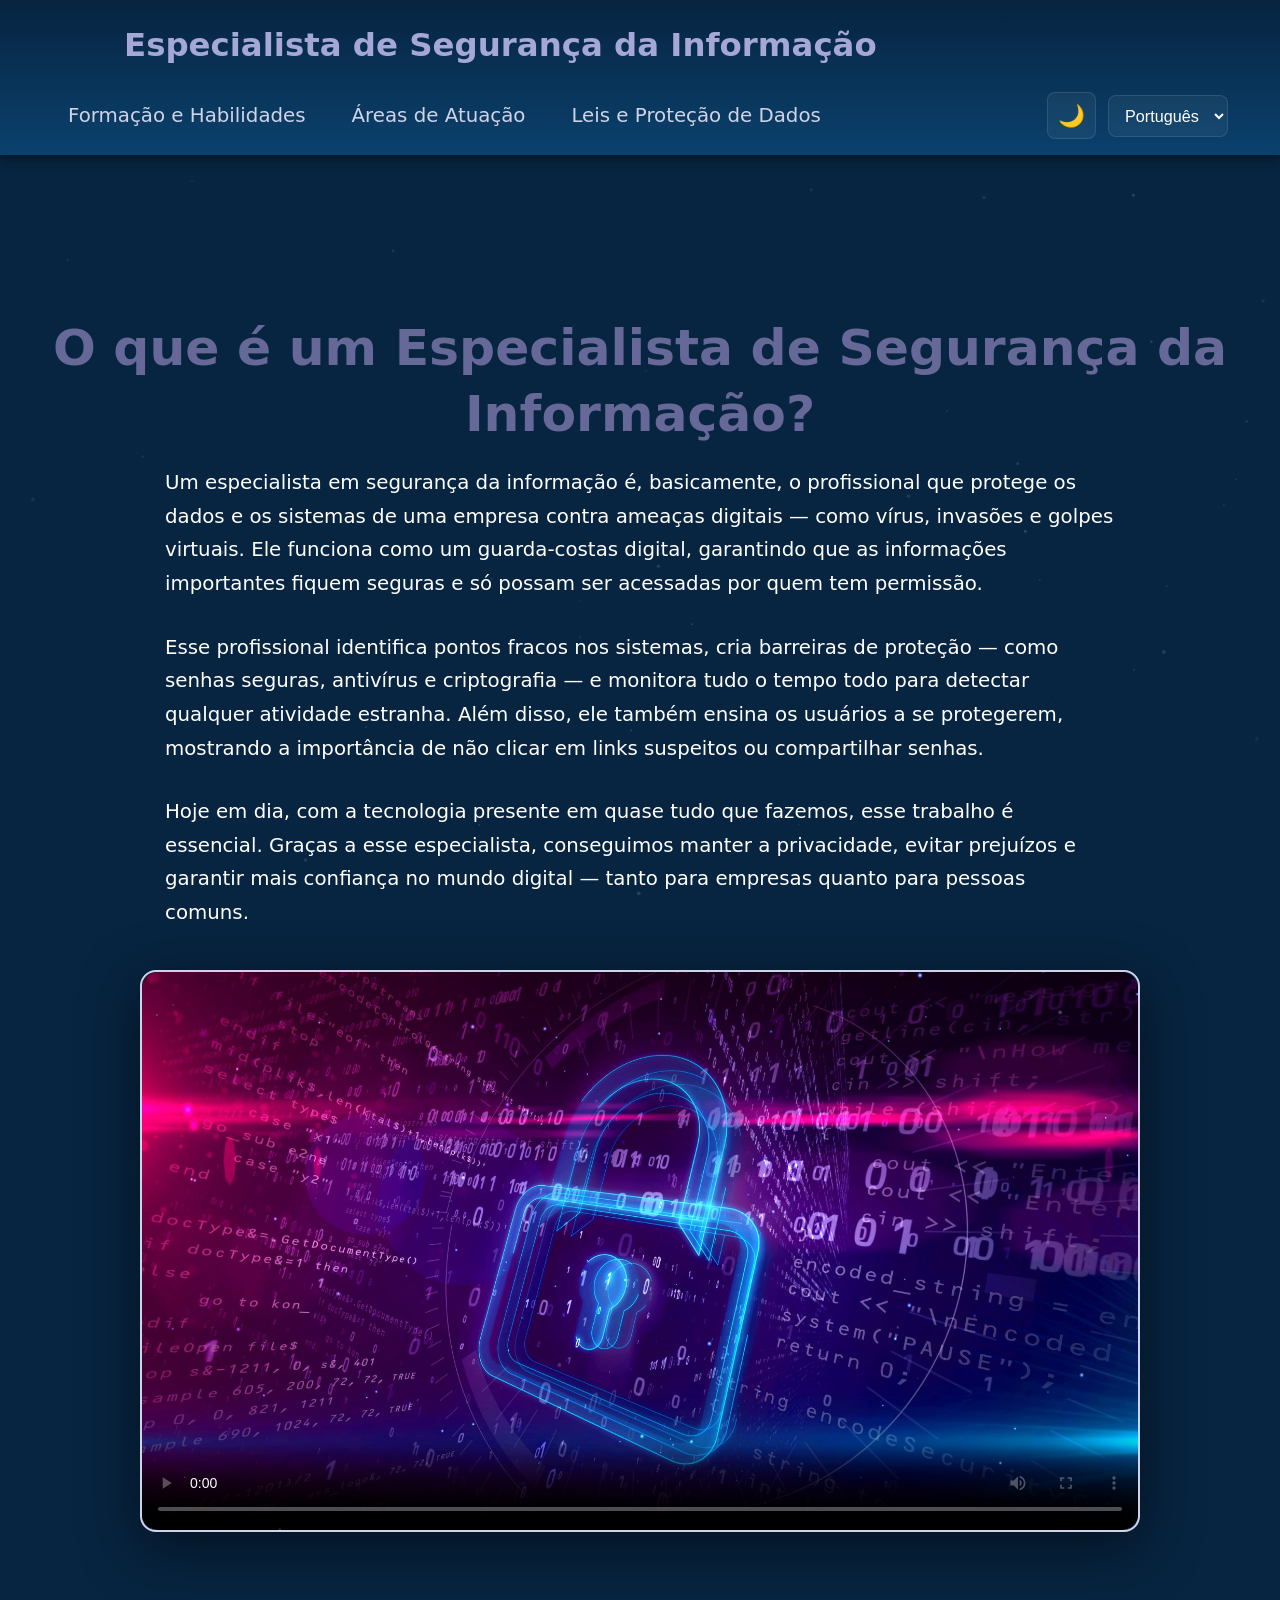
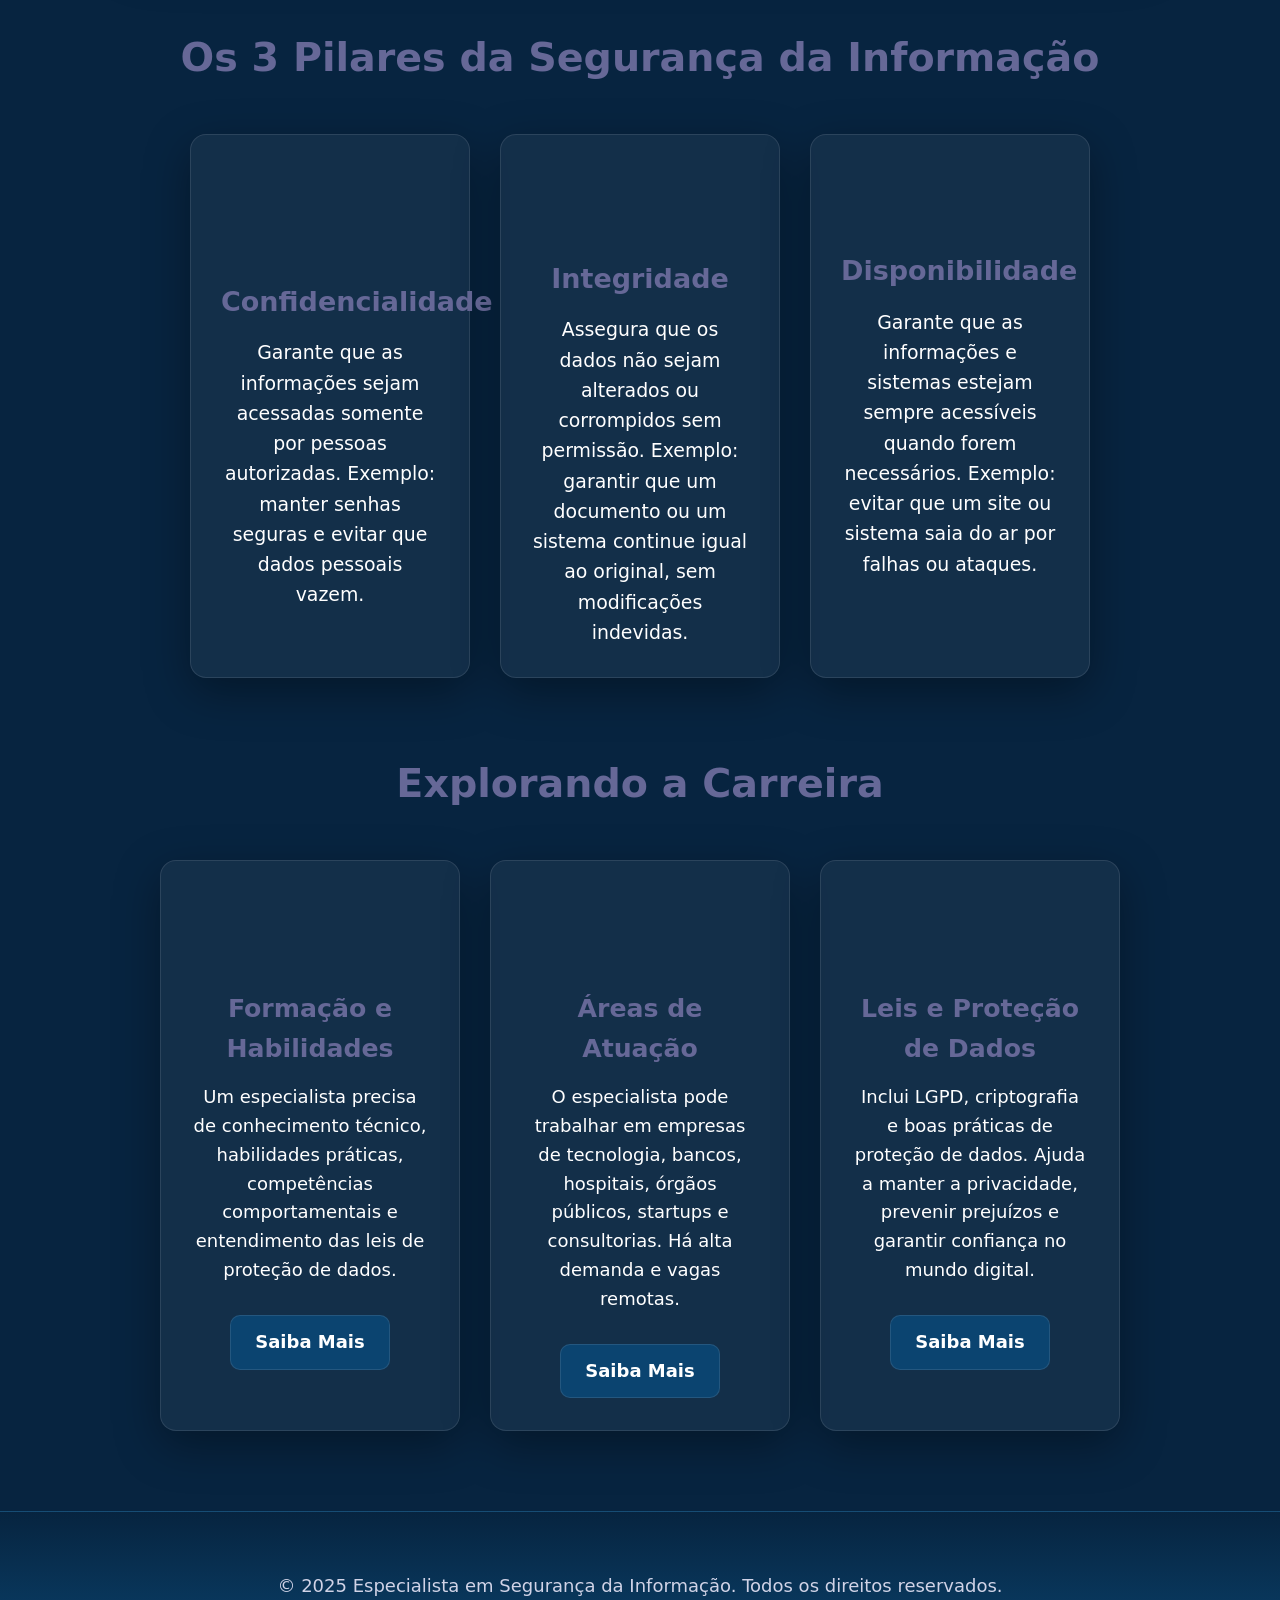
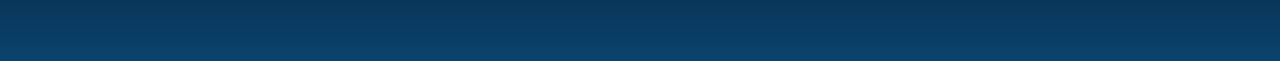
==== commit 3bb96e6b: "Versão final" ====
--- a/index.html
+++ b/index.html
@@ -5,6 +5,15 @@
   <meta name="viewport" content="width=device-width, initial-scale=1.0">
   <title>Especialista de Segurança da Informação</title>
   <meta name="description" content="Saiba o que faz um Especialista de Segurança da Informação, seus pilares, formação, áreas de atuação e boas práticas para proteger dados.">
+
+  <!-- Meta tags SEO e Redes Sociais -->
+  <meta name="robots" content="index, follow">
+  <meta property="og:title" content="Especialista de Segurança da Informação">
+  <meta property="og:description" content="Conheça a profissão que protege dados e sistemas contra ameaças digitais">
+  <meta property="og:image" content="imagens/index/logo.png">
+  <meta property="og:url" content="https://seudominio.com">
+  <meta name="twitter:card" content="summary_large_image">
+  <link rel="canonical" href="https://seudominio.com">
 
   <!-- CSS -->
   <link rel="stylesheet" href="style.css">
@@ -14,11 +23,6 @@
 </head>
 <body>
 
-  <!-- Pré-loader -->
-  <div id="preloader" aria-hidden="true">
-    <p>Carregando...</p>
-  </div>
-
   <!-- Canvas de partículas de fundo -->
   <canvas id="backgroundParticles" aria-hidden="true"></canvas>
 
@@ -27,31 +31,44 @@
     <div class="header-inner container">
       <div class="logo">
         <a href="index.html" aria-label="Ir para a página inicial">
-          <img src="imagens/index/logo.png" alt="Logotipo - Especialista de Segurança da Informação" width="120" height="120"/>
+          <img src="imagens/index/logo.png" alt="Logotipo - Especialista de Segurança da Informação" width="120" height="120" loading="lazy"/>
         </a>
-        <h1>Especialista de Segurança da Informação</h1>
+        <h1 data-text-key="site-title">Especialista de Segurança da Informação</h1>
       </div>
 
       <!-- Navegação principal -->
       <nav id="main-nav" role="navigation" aria-label="Menu principal">
         <ul id="navList">
-          <li><a href="formacao.html">Formação e Habilidades</a></li>
-          <li><a href="areas.html">Áreas de Atuação</a></li>
-          <li><a href="leis.html">Leis e Proteção de Dados</a></li>
+          <li><a href="formacao.html" data-text-key="nav-formacao">Formação e Habilidades</a></li>
+          <li><a href="areas.html" data-text-key="nav-areas">Áreas de Atuação</a></li>
+          <li><a href="leis.html" data-text-key="nav-leis">Leis e Proteção de Dados</a></li>
         </ul>
       </nav>
 
       <!-- Controles adicionais -->
       <div class="header-controls">
         <!-- Botão modo noturno -->
-        <button id="toggleDarkMode" aria-label="Ativar/Desativar modo escuro">🌙</button>
+        <button id="darkModeToggle" aria-label="Ativar/Desativar modo escuro">🌙</button>
 
         <!-- Seletor de idioma -->
-        <select id="languageSwitcher" aria-label="Selecionar idioma">
+        <select id="langToggle" aria-label="Selecionar idioma">
           <option value="pt" selected>Português</option>
           <option value="en">English</option>
         </select>
+
+        <!-- Botão hamburger mobile -->
+        <button class="nav-toggle" aria-label="Abrir menu mobile">☰</button>
       </div>
+    </div>
+
+    <!-- Menu mobile -->
+    <div class="mobile-nav" aria-hidden="true">
+      <button class="close-btn" aria-label="Fechar menu">×</button>
+      <ul>
+        <li><a href="formacao.html" data-text-key="nav-formacao">Formação e Habilidades</a></li>
+        <li><a href="areas.html" data-text-key="nav-areas">Áreas de Atuação</a></li>
+        <li><a href="leis.html" data-text-key="nav-leis">Leis e Proteção de Dados</a></li>
+      </ul>
     </div>
   </header>
 
@@ -62,21 +79,25 @@
     <section id="intro" class="fade-up" role="region" aria-labelledby="intro-title">
       <div class="container intro-container">
         <div class="intro-text">
-          <h1 id="intro-title">O que é um Especialista de Segurança da Informação?</h1>
+          <h1 id="intro-title" data-text-key="intro-title">O que é um Especialista de Segurança da Informação?</h1>
           <p data-text-key="intro-paragraph1">Um especialista em segurança da informação é, basicamente, o profissional que protege os dados e os sistemas de uma empresa contra ameaças digitais — como vírus, invasões e golpes virtuais. Ele funciona como um guarda-costas digital, garantindo que as informações importantes fiquem seguras e só possam ser acessadas por quem tem permissão.</p>
           <p data-text-key="intro-paragraph2">Esse profissional identifica pontos fracos nos sistemas, cria barreiras de proteção — como senhas seguras, antivírus e criptografia — e monitora tudo o tempo todo para detectar qualquer atividade estranha. Além disso, ele também ensina os usuários a se protegerem, mostrando a importância de não clicar em links suspeitos ou compartilhar senhas.</p>
           <p data-text-key="intro-paragraph3">Hoje em dia, com a tecnologia presente em quase tudo que fazemos, esse trabalho é essencial. Graças a esse especialista, conseguimos manter a privacidade, evitar prejuízos e garantir mais confiança no mundo digital — tanto para empresas quanto para pessoas comuns.</p>
         </div>
       </div>
 
-      <!-- VÍDEO + Canvas de partículas -->
+      <!-- VÍDEO + Canvas de partículas - CORRIGIDO -->
       <div class="video-wrapper" role="region" aria-label="Apresentação em vídeo sobre a profissão">
         <canvas id="particles" aria-hidden="true" class="video-canvas"></canvas>
         <div class="iframe-container">
-          <video src="animacao/Operacao Firewall.mp4" autoplay muted loop controls poster="imagens/index/video-poster.png" playsinline preload="auto">
-            <track kind="captions" srclang="pt" src="legendas.vtt" default>
+          <!-- CORREÇÃO: Poster corrigido e estrutura otimizada -->
+          <video controls playsinline preload="metadata" 
+                 poster="imagens/index/poster.jpg"
+                 aria-label="Vídeo explicativo sobre a profissão de segurança da informação">
+            <source src="animação/Operação Firewall.mp4" type="video/mp4">
+            <source src="animacao/operacao-firewall.webm" type="video/webm">
+            Seu navegador não suporta o elemento de vídeo.
           </video>
-          <button id="videoMute" aria-label="Ativar/desativar som do vídeo">🔈</button>
         </div>
       </div>
     </section>
@@ -87,19 +108,19 @@
         <h2 id="pilares-title" class="section-title" data-text-key="pillars-title">Os 3 Pilares da Segurança da Informação</h2>
         <div class="icons-section" role="list">
           <article class="icon-card" role="listitem" aria-labelledby="pillar1">
-            <img src="imagens/index/protecao-de-dados.png" alt="Confidencialidade" loading="lazy" width="100" height="100">
+            <img src="imagens/index/Confidencialidade.png" alt="Confidencialidade - Proteção de dados confidenciais" loading="lazy" width="100" height="100">
             <h3 id="pillar1" data-text-key="pillar1-title">Confidencialidade</h3>
             <p data-text-key="pillar1-text">Garante que as informações sejam acessadas somente por pessoas autorizadas. Exemplo: manter senhas seguras e evitar que dados pessoais vazem.</p>
           </article>
 
           <article class="icon-card" role="listitem" aria-labelledby="pillar2">
-            <img src="imagens/index/redes.png" alt="Integridade" loading="lazy" width="100" height="100">
+            <img src="imagens/index/Integridade.png" alt="Integridade - Garantia da precisão dos dados" loading="lazy" width="100" height="100">
             <h3 id="pillar2" data-text-key="pillar2-title">Integridade</h3>
             <p data-text-key="pillar2-text">Assegura que os dados não sejam alterados ou corrompidos sem permissão. Exemplo: garantir que um documento ou um sistema continue igual ao original, sem modificações indevidas.</p>
           </article>
 
           <article class="icon-card" role="listitem" aria-labelledby="pillar3">
-            <img src="imagens/index/treinamento.png" alt="Disponibilidade" loading="lazy" width="100" height="100">
+            <img src="imagens/index/Disponibilidade.png" alt="Disponibilidade - Acesso contínuo aos sistemas" loading="lazy" width="100" height="100">
             <h3 id="pillar3" data-text-key="pillar3-title">Disponibilidade</h3>
             <p data-text-key="pillar3-text">Garante que as informações e sistemas estejam sempre acessíveis quando forem necessários. Exemplo: evitar que um site ou sistema saia do ar por falhas ou ataques.</p>
           </article>
@@ -111,30 +132,30 @@
     <section id="carreira" class="fade-up" role="region" aria-labelledby="carreira-title">
       <div class="container">
         <h2 id="carreira-title" class="section-title" data-text-key="career-title">Explorando a Carreira</h2>
-        <div class="cards-section" role="list">
+        <div class="overview-cards" role="list">
 
           <!-- Card 1: Formação e Habilidades -->
-          <article class="icon-card" role="listitem" aria-labelledby="card-formacao">
-            <img src="imagens/index/formacao.png" alt="Formação e Habilidades" loading="lazy" width="100" height="100">
+          <article class="overview-card" role="listitem" aria-labelledby="card-formacao">
+            <img src="imagens/index/Ícone de habilidades e formação.png" alt="Formação e Habilidades - Capelo e ferramentas" loading="lazy" width="100" height="100">
             <h3 id="card-formacao" data-text-key="card-formacao-title">Formação e Habilidades</h3>
             <p data-text-key="card-formacao-text">Um especialista precisa de conhecimento técnico, habilidades práticas, competências comportamentais e entendimento das leis de proteção de dados.</p>
-            <a href="formacao.html" class="btn-saiba-mais" aria-label="Saiba mais sobre Formação e Habilidades" data-text-key="card-formacao-btn">Saiba Mais</a>
+            <a href="formacao.html" class="btn" aria-label="Saiba mais sobre Formação e Habilidades" data-text-key="card-formacao-btn">Saiba Mais</a>
           </article>
 
           <!-- Card 2: Áreas de Atuação -->
-          <article class="icon-card" role="listitem" aria-labelledby="card-areas">
-            <img src="imagens/index/areas.png" alt="Áreas de Atuação e Mercado de Trabalho" loading="lazy" width="100" height="100">
+          <article class="overview-card" role="listitem" aria-labelledby="card-areas">
+            <img src="imagens/index/Ícone de áreas de atuação.png" alt="Áreas de Atuação - Mapa com localizações" loading="lazy" width="100" height="100">
             <h3 id="card-areas" data-text-key="card-areas-title">Áreas de Atuação</h3>
             <p data-text-key="card-areas-text">O especialista pode trabalhar em empresas de tecnologia, bancos, hospitais, órgãos públicos, startups e consultorias. Há alta demanda e vagas remotas.</p>
-            <a href="areas.html" class="btn-saiba-mais" aria-label="Saiba mais sobre Áreas de Atuação" data-text-key="card-areas-btn">Saiba Mais</a>
+            <a href="areas.html" class="btn" aria-label="Saiba mais sobre Áreas de Atuação" data-text-key="card-areas-btn">Saiba Mais</a>
           </article>
 
           <!-- Card 3: Leis e Proteção de Dados -->
-          <article class="icon-card" role="listitem" aria-labelledby="card-leis">
-            <img src="imagens/index/leis.png" alt="Leis, Criptografia e Proteção de Dados" loading="lazy" width="100" height="100">
+          <article class="overview-card" role="listitem" aria-labelledby="card-leis">
+            <img src="imagens/index/Ícone de normas e leis.png" alt="Leis e Proteção de Dados - Livro de leis com escudo" loading="lazy" width="100" height="100">
             <h3 id="card-leis" data-text-key="card-leis-title">Leis e Proteção de Dados</h3>
             <p data-text-key="card-leis-text">Inclui LGPD, criptografia e boas práticas de proteção de dados. Ajuda a manter a privacidade, prevenir prejuízos e garantir confiança no mundo digital.</p>
-            <a href="leis.html" class="btn-saiba-mais" aria-label="Saiba mais sobre Leis e Proteção de Dados" data-text-key="card-leis-btn">Saiba Mais</a>
+            <a href="leis.html" class="btn" aria-label="Saiba mais sobre Leis e Proteção de Dados" data-text-key="card-leis-btn">Saiba Mais</a>
           </article>
 
         </div>
@@ -146,7 +167,7 @@
   <!-- FOOTER -->
   <footer>
     <div class="container">
-      <p>&copy; 2025 Especialista em Segurança da Informação. Todos os direitos reservados.</p>
+      <p data-text-key="footer-text">&copy; 2025 Especialista em Segurança da Informação. Todos os direitos reservados.</p>
     </div>
   </footer>
 
@@ -156,4 +177,4 @@
   <!-- JS -->
   <script src="script.js"></script>
 </body>
-</html>
+</html>
--- a/style.css
+++ b/style.css
@@ -2,7 +2,6 @@
    VARIÁVEIS DE CORES, FONTES E TRANSIÇÕES
 ====================================================== */
 :root {
-  /* Paleta original */
   --color-dark: #072440;
   --color-mid: #0B4470;
   --color-light: #666897;
@@ -27,9 +26,33 @@
 }
 
 /* ======================================================
+   MODO ESCURO
+====================================================== */
+body.dark-mode {
+  --color-dark: #0B1C36;
+  --color-mid: #1a365d;
+  --color-light: #718096;
+  --color-lighter: #90CDF4;
+  --color-accent: #BEE3F8;
+  
+  --fg: #E2E8F0;
+  --bg-surface: rgba(255,255,255,0.08);
+  --card-shadow: rgba(0,0,0,0.5);
+  
+  --btn-hover-bg: #2D3748;
+  --backtotop-bg: #2D3748;
+  --backtotop-hover: #4A5568;
+}
+
+/* ======================================================
    RESET E BASE
 ====================================================== */
-* { box-sizing: border-box; margin:0; padding:0; }
+* { 
+  box-sizing: border-box; 
+  margin:0; 
+  padding:0; 
+}
+
 html, body {
   font-family: var(--font-sans);
   font-size: 18px;
@@ -38,16 +61,44 @@
   background-color: var(--color-dark);
   scroll-behavior: smooth;
   overflow-x: hidden;
-}
-a { text-decoration: none; color: inherit; outline: none; }
-a:focus, button:focus { outline: 3px solid var(--color-lighter); outline-offset: 2px; }
-img { max-width: 100%; display: block; height: auto; }
-button { cursor: pointer; border: none; background: none; font-family: var(--font-sans); }
+  transition: background-color 0.3s ease, color 0.3s ease;
+}
+
+a { 
+  text-decoration: none; 
+  color: inherit; 
+  outline: none; 
+}
+
+a:focus, 
+button:focus { 
+  outline: 3px solid var(--color-lighter); 
+  outline-offset: 2px; 
+}
+
+img { 
+  max-width: 100%; 
+  display: block; 
+  height: auto; 
+}
+
+button { 
+  cursor: pointer; 
+  border: none; 
+  background: none; 
+  font-family: var(--font-sans); 
+  transition: var(--transition);
+}
 
 /* ======================================================
    CONTAINERS
 ====================================================== */
-.container { max-width: var(--max-width); width:95%; margin:0 auto; padding:0 20px; }
+.container { 
+  max-width: var(--max-width); 
+  width:95%; 
+  margin:0 auto; 
+  padding:0 20px; 
+}
 
 /* ======================================================
    HEADER FIXO E MENU
@@ -57,158 +108,983 @@
   background: linear-gradient(180deg, rgba(7,36,64,0.95), rgba(11,68,112,0.95));
   padding:16px 0;
   position: fixed;
-  top:0; left:0;
+  top:0; 
+  left:0;
   z-index:100;
   box-shadow:0 4px 10px rgba(0,0,0,0.4);
-  transition: transform 0.28s cubic-bezier(.2,.9,.2,1), box-shadow 0.28s ease, background 0.28s ease;
-}
-header.scrolled { background: rgba(7,36,64,0.95); box-shadow:0 6px 18px rgba(0,0,0,0.5);}
-header.hidden { transform: translateY(-110%); }
+  transition: transform 0.28s cubic-bezier(.2,.9,.2,1), 
+              box-shadow 0.28s ease, 
+              background 0.28s ease;
+}
+
+body.dark-mode header {
+  background: linear-gradient(180deg, rgba(11,28,54,0.95), rgba(26,54,93,0.95));
+}
+
+header.scrolled { 
+  background: rgba(7,36,64,0.95); 
+  box-shadow:0 6px 18px rgba(0,0,0,0.5);
+}
+
+body.dark-mode header.scrolled {
+  background: rgba(11,28,54,0.95);
+}
+
+header.hidden { 
+  transform: translateY(-110%); 
+}
 
 .header-inner {
-  display:flex; align-items:center; justify-content:space-between; flex-wrap:wrap; gap:16px;
-}
-
-.logo { display:flex; align-items:center; gap:12px; flex-wrap:wrap; }
-.logo img { width:60px; height:60px; border-radius:var(--radius); box-shadow:0 6px 22px rgba(0,0,0,0.5); transition:transform 0.3s ease; }
-.logo img:hover { transform: scale(1.08); }
-.logo h1 { font-size: clamp(1.2rem,4vw,1.8rem); color: var(--color-lighter); }
+  display:flex; 
+  align-items:center; 
+  justify-content:space-between; 
+  flex-wrap:wrap; 
+  gap:16px;
+}
+
+/* CONTROLES DO HEADER */
+.header-controls {
+  display: flex;
+  align-items: center;
+  gap: 12px;
+}
+
+/* Botão modo escuro */
+#darkModeToggle {
+  background: var(--bg-surface);
+  border-radius: 8px;
+  padding: 10px;
+  font-size: 1.2rem;
+  transition: var(--transition);
+  border: 1px solid rgba(255,255,255,0.1);
+}
+
+#darkModeToggle:hover {
+  background: var(--color-mid);
+  transform: scale(1.1);
+}
+
+/* Seletor de idioma */
+#langToggle {
+  background: var(--bg-surface);
+  border: 1px solid rgba(255,255,255,0.1);
+  border-radius: 8px;
+  padding: 10px 12px;
+  color: var(--fg);
+  font-size: 0.9rem;
+  cursor: pointer;
+  transition: var(--transition);
+}
+
+#langToggle:hover {
+  background: var(--color-mid);
+}
+
+#langToggle option {
+  background: var(--color-dark);
+  color: var(--fg);
+}
+
+.logo { 
+  display:flex; 
+  align-items:center; 
+  gap:12px; 
+  flex-wrap:wrap; 
+}
+
+.logo img { 
+  width:60px; 
+  height:60px; 
+  border-radius:var(--radius); 
+  box-shadow:0 6px 22px rgba(0,0,0,0.5); 
+  transition:transform 0.3s ease; 
+}
+
+.logo img:hover { 
+  transform: scale(1.08); 
+}
+
+.logo h1 { 
+  font-size: clamp(1.2rem,4vw,1.8rem); 
+  color: var(--color-lighter); 
+}
 
 /* MENU DESKTOP */
-nav { display:flex; align-items:center; gap:14px; flex-wrap:wrap; justify-content:center; }
-nav ul { list-style:none; display:flex; gap:14px; align-items:center; margin:0; padding:0; }
-nav li { margin:0; }
+nav { 
+  display:flex; 
+  align-items:center; 
+  gap:14px; 
+  flex-wrap:wrap; 
+  justify-content:center; 
+}
+
+nav ul { 
+  list-style:none; 
+  display:flex; 
+  gap:14px; 
+  align-items:center; 
+  margin:0; 
+  padding:0; 
+}
+
+nav li { 
+  margin:0; 
+}
+
 nav a {
-  color: var(--color-accent); padding:8px 16px; border-radius:8px;
-  font-size: clamp(0.9rem,2.5vw,1.1rem); transition: var(--transition);
-}
-nav a:hover, nav a.active { color: var(--btn-hover-color); background: rgba(11,68,112,0.3); }
+  color: var(--color-accent); 
+  padding:8px 16px; 
+  border-radius:8px;
+  font-size: clamp(0.9rem,2.5vw,1.1rem); 
+  transition: var(--transition);
+}
+
+nav a:hover, 
+nav a.active { 
+  color: var(--btn-hover-color); 
+  background: rgba(11,68,112,0.3); 
+}
+
+body.dark-mode nav a:hover,
+body.dark-mode nav a.active {
+  background: rgba(45,55,72,0.4);
+}
 
 /* MENU HAMBURGER MOBILE */
 .nav-toggle {
-  display:none; width:44px; height:44px;
-  align-items:center; justify-content:center;
-  border-radius:8px; color: var(--color-accent);
-  background:transparent;
+  display:none; 
+  width:44px; 
+  height:44px;
+  align-items:center; 
+  justify-content:center;
+  border-radius:8px; 
+  color: var(--color-accent);
+  background: var(--bg-surface);
+  border: 1px solid rgba(255,255,255,0.1);
   font-size:1.6rem;
-}
+  transition: var(--transition);
+}
+
+.nav-toggle:hover {
+  background: var(--color-mid);
+  transform: scale(1.05);
+}
+
 .mobile-nav {
-  display:none; position:fixed; inset:0;
+  display:none; 
+  position:fixed; 
+  inset:0;
   background: linear-gradient(180deg, rgba(7,36,64,0.98), rgba(11,68,112,0.98));
-  z-index:1200; padding: calc(var(--header-height,72px) + 20px) 20px 40px;
+  z-index:1200; 
+  padding: calc(var(--header-height,72px) + 20px) 20px 40px;
   overflow-y:auto;
 }
-.mobile-nav ul { display:block; padding-top:8px; }
-.mobile-nav li { margin:18px 0; }
-.mobile-nav a { font-size:1.25rem; color: var(--color-lighter); padding:8px 6px; display:block; }
-body.nav-open { overflow:hidden; } 
-body.nav-open .mobile-nav { display:block; }
-.mobile-nav .close-btn { position:absolute; top:14px; right:14px; font-size:1.6rem; color: var(--color-accent); background:transparent; border:none; }
+
+body.dark-mode .mobile-nav {
+  background: linear-gradient(180deg, rgba(11,28,54,0.98), rgba(26,54,93,0.98));
+}
+
+.mobile-nav ul { 
+  display:block; 
+  padding-top:8px; 
+}
+
+.mobile-nav li { 
+  margin:18px 0; 
+}
+
+.mobile-nav a { 
+  font-size:1.25rem; 
+  color: var(--color-lighter); 
+  padding:8px 6px; 
+  display:block; 
+  border-radius: 8px;
+  transition: var(--transition);
+}
+
+.mobile-nav a:hover {
+  background: rgba(11,68,112,0.3);
+  color: var(--fg);
+}
+
+body.dark-mode .mobile-nav a:hover {
+  background: rgba(45,55,72,0.4);
+}
+
+body.nav-open { 
+  overflow:hidden; 
+} 
+
+body.nav-open .mobile-nav { 
+  display:block; 
+}
+
+.mobile-nav .close-btn { 
+  position:absolute; 
+  top:14px; 
+  right:14px; 
+  font-size:1.6rem; 
+  color: var(--color-accent); 
+  background:transparent; 
+  border:none; 
+  width: 44px;
+  height: 44px;
+  display: flex;
+  align-items: center;
+  justify-content: center;
+  border-radius: 8px;
+}
+
+.mobile-nav .close-btn:hover {
+  background: rgba(255,255,255,0.1);
+}
 
 /* ======================================================
    INTRO / HERO
 ====================================================== */
-#intro { padding:160px 0 60px; text-align:center; position:relative; overflow:hidden; }
-.intro-text h1 { font-size: clamp(1.8rem,5vw,2.8rem); color: var(--color-light); margin-bottom:20px; }
-.intro-text p { max-width:950px; margin:0 auto 30px; color: var(--fg); font-size: clamp(0.95rem,3vw,1.1rem); line-height:1.7; }
+#intro { 
+  padding:160px 0 60px; 
+  text-align:center; 
+  position:relative; 
+  overflow:hidden; 
+}
+
+.intro-text h1 { 
+  font-size: clamp(1.8rem,5vw,2.8rem); 
+  color: var(--color-light); 
+  margin-bottom:20px; 
+  line-height: 1.3;
+}
+
+.intro-text p { 
+  max-width:950px; 
+  margin:0 auto 30px; 
+  color: var(--fg); 
+  font-size: clamp(0.95rem,2.5vw,1.1rem); 
+  line-height:1.7; 
+  text-align: left;
+}
+
+.intro-container {
+  margin-bottom: 40px;
+}
 
 /* ======================================================
    VÍDEO + CANVAS PARTICULAS
 ====================================================== */
 .video-wrapper {
-  position:relative; width:100%; max-width:1000px; aspect-ratio:16/9; margin:40px auto;
-  border-radius:var(--radius); overflow:hidden;
+  position:relative; 
+  width:100%; 
+  max-width:1000px; 
+  aspect-ratio:16/9; 
+  margin:40px auto;
+  border-radius:var(--radius); 
+  overflow:hidden;
   background: linear-gradient(135deg, rgba(7,36,64,0.85), rgba(11,68,112,0.9));
   box-shadow:0 15px 55px rgba(0,0,0,0.5);
-  display:flex; justify-content:center; align-items:center;
+  display:flex; 
+  justify-content:center; 
+  align-items:center;
   border:2px solid var(--color-accent);
   transition: transform 0.4s ease, box-shadow 0.4s ease;
 }
-.video-wrapper:hover { transform: scale(1.02); box-shadow:0 22px 70px rgba(0,0,0,0.6); }
-.video-wrapper canvas#particles { position:absolute; top:0; left:0; width:100%; height:100%; pointer-events:none; z-index:1; }
-.video-wrapper iframe { width:100%; height:100%; border-radius:var(--radius); display:block; z-index:2; }
+
+body.dark-mode .video-wrapper {
+  background: linear-gradient(135deg, rgba(11,28,54,0.85), rgba(26,54,93,0.9));
+  border:2px solid var(--color-lighter);
+}
+
+.video-wrapper:hover { 
+  transform: scale(1.02); 
+  box-shadow:0 22px 70px rgba(0,0,0,0.6); 
+}
+
+.video-wrapper canvas#particles { 
+  position:absolute; 
+  top:0; 
+  left:0; 
+  width:100%; 
+  height:100%; 
+  pointer-events:none; 
+  z-index:1; 
+}
+
+.video-wrapper video { 
+  width:100%; 
+  height:100%; 
+  border-radius:var(--radius); 
+  display:block; 
+  z-index:2;
+  object-fit: cover;
+}
+
+.iframe-container {
+  position: relative;
+  width: 100%;
+  height: 100%;
+}
+
+/* Botão de mute do vídeo */
+#videoMute {
+  position: absolute;
+  bottom: 15px;
+  right: 15px;
+  z-index: 3;
+  background: rgba(0,0,0,0.7);
+  color: white;
+  border: none;
+  border-radius: 50%;
+  width: 40px;
+  height: 40px;
+  display: flex;
+  align-items: center;
+  justify-content: center;
+  font-size: 1.2rem;
+  transition: var(--transition);
+  backdrop-filter: blur(10px);
+}
+
+#videoMute:hover {
+  background: rgba(0,0,0,0.9);
+  transform: scale(1.1);
+}
 
 /* ======================================================
    PILARES DA PROFISSÃO
 ====================================================== */
 .icons-section {
-  display:flex; flex-wrap:wrap; justify-content:center; gap:30px;
-  margin-top:50px; margin-bottom:80px;
-}
+  display:flex; 
+  flex-wrap:wrap; 
+  justify-content:center; 
+  gap:30px;
+  margin-top:50px; 
+  margin-bottom:80px;
+}
+
 .icon-card {
-  background: var(--bg-surface); border-radius:var(--radius); padding:30px;
-  width:100%; max-width:280px; text-align:center; box-shadow:0 14px 45px var(--card-shadow);
-  transition: transform 0.35s ease, box-shadow 0.35s ease, background 0.3s ease;
-}
-.icon-card:hover { transform: translateY(-6px) scale(1.05); box-shadow:0 22px 55px rgba(0,0,0,0.55); background: rgba(11,68,112,0.25); }
-.icon-card h3 { color: var(--color-light); margin:18px 0 14px; font-size:1.5rem; font-weight:600; }
-.icon-card p { color: var(--fg); font-size:1.05rem; line-height:1.6; }
-
-/* ======================================================
-   EXPLORANDO A CARREIRA
-====================================================== */
-.overview-cards { display:flex; flex-wrap:wrap; justify-content:center; gap:35px; margin-top:50px; margin-bottom:80px; }
-.overview-card {
-  background: var(--bg-surface); border-radius:var(--radius); padding:32px; width:100%; max-width:280px; text-align:center;
+  background: var(--bg-surface); 
+  border-radius:var(--radius); 
+  padding:30px;
+  width:100%; 
+  max-width:280px; 
+  text-align:center; 
   box-shadow:0 14px 45px var(--card-shadow);
   transition: transform 0.35s ease, box-shadow 0.35s ease, background 0.3s ease;
-}
-.overview-card:hover { transform: translateY(-6px) scale(1.05); box-shadow:0 22px 55px rgba(0,0,0,0.55); background: rgba(11,68,112,0.25); }
-.overview-card img { width:80px; height:80px; margin-bottom:16px; }
-.overview-card h3 { color: var(--color-light); margin:16px 0 14px; font-size:1.4rem; font-weight:600; }
-.overview-card p { color: var(--fg); font-size:1rem; line-height:1.6; }
+  border: 1px solid rgba(255,255,255,0.1);
+}
+
+.icon-card:hover { 
+  transform: translateY(-6px) scale(1.05); 
+  box-shadow:0 22px 55px rgba(0,0,0,0.55); 
+  background: rgba(11,68,112,0.25); 
+}
+
+body.dark-mode .icon-card:hover {
+  background: rgba(45,55,72,0.3);
+}
+
+.icon-card h3 { 
+  color: var(--color-light); 
+  margin:18px 0 14px; 
+  font-size:1.5rem; 
+  font-weight:600; 
+}
+
+.icon-card p { 
+  color: var(--fg); 
+  font-size:1.05rem; 
+  line-height:1.6; 
+}
+
+/* ======================================================
+   EXPLORANDO A CARREIRA
+====================================================== */
+.overview-cards {
+  display:flex;
+  flex-wrap:wrap;
+  justify-content:center;
+  gap:30px;
+  margin-top:50px;
+  margin-bottom:80px;
+}
+
+.overview-card {
+  background: var(--bg-surface);
+  border-radius:var(--radius);
+  padding:32px;
+  width:100%;
+  max-width:300px;
+  text-align:center;
+  box-shadow:0 14px 45px var(--card-shadow);
+  transition: transform 0.35s ease, box-shadow 0.35s ease, background 0.3s ease;
+  border: 1px solid rgba(255,255,255,0.1);
+}
+
+.overview-card:hover {
+  transform: translateY(-6px) scale(1.05);
+  box-shadow:0 22px 55px rgba(0,0,0,0.55);
+  background: rgba(11,68,112,0.25);
+}
+
+body.dark-mode .overview-card:hover {
+  background: rgba(45,55,72,0.3);
+}
+
+.overview-card img { 
+  width:80px; 
+  height:80px; 
+  margin:0 auto 16px; 
+  border-radius: 12px;
+}
+
+.overview-card h3 { 
+  color: var(--color-light); 
+  margin:16px 0 14px; 
+  font-size:1.4rem; 
+  font-weight:600; 
+}
+
+.overview-card p { 
+  color: var(--fg); 
+  font-size:1rem; 
+  line-height:1.6; 
+  margin-bottom: 16px;
+}
+
 .overview-card .btn {
-  display:inline-block; background: var(--color-mid); color: var(--fg);
-  padding:10px 22px; border-radius:10px; margin-top:14px; transition:var(--transition); font-weight:600;
-}
-.overview-card .btn:hover { background: var(--btn-hover-bg); transform: scale(1.05); }
+  display:inline-block;
+  background: var(--color-mid);
+  color: var(--fg);
+  padding:12px 24px;
+  border-radius:10px;
+  margin-top:14px;
+  transition:var(--transition);
+  font-weight:600;
+  border: 1px solid rgba(255,255,255,0.1);
+}
+
+.overview-card .btn:hover {
+  background: var(--btn-hover-bg);
+  transform: scale(1.05);
+  color: var(--btn-hover-color);
+  box-shadow: 0 8px 25px rgba(0,0,0,0.3);
+}
 
 /* ======================================================
    SEÇÃO / TÍTULOS
 ====================================================== */
-.section-title { text-align:center; font-size:2.2rem; color: var(--color-light); margin-bottom:30px; font-weight:600; }
+.section-title { 
+  text-align:center; 
+  font-size:2.2rem; 
+  color: var(--color-light); 
+  margin-bottom:30px; 
+  font-weight:600; 
+  line-height: 1.3;
+}
 
 /* ======================================================
    FOOTER
 ====================================================== */
 footer {
-  padding:60px 20px; text-align:center;
+  padding:60px 20px; 
+  text-align:center;
   background: linear-gradient(180deg, rgba(7,36,64,0.95), rgba(11,68,112,0.95));
   color: var(--color-accent);
   border-top:1px solid rgba(255,255,255,0.05);
 }
-footer p { font-size: clamp(0.8rem,3vw,1rem); }
+
+body.dark-mode footer {
+  background: linear-gradient(180deg, rgba(11,28,54,0.95), rgba(26,54,93,0.95));
+}
+
+footer p { 
+  font-size: clamp(0.8rem,3vw,1rem); 
+}
 
 /* ======================================================
    BOTÃO VOLTAR AO TOPO
 ====================================================== */
 #backToTop {
-  position: fixed; bottom:25px; right:25px; width:48px; height:48px; border-radius:50%;
-  display:flex; align-items:center; justify-content:center;
-  font-size:1.5rem; background: var(--backtotop-bg); color: var(--fg);
-  box-shadow:0 8px 25px rgba(0,0,0,0.45); cursor:pointer;
-  opacity:0; visibility:hidden; transform: translateY(10px) scale(0.98);
+  position: fixed; 
+  bottom:25px; 
+  right:25px; 
+  width:48px; 
+  height:48px; 
+  border-radius:50%;
+  display:flex; 
+  align-items:center; 
+  justify-content:center;
+  font-size:1.5rem; 
+  background: var(--backtotop-bg); 
+  color: var(--fg);
+  box-shadow:0 8px 25px rgba(0,0,0,0.45); 
+  cursor:pointer;
+  opacity:0; 
+  visibility:hidden; 
+  transform: translateY(10px) scale(0.98);
   transition: opacity 220ms ease, transform 220ms ease, visibility 220ms, background 0.3s ease;
   z-index:1000;
-}
-#backToTop.visible { opacity:1; visibility:visible; transform: translateY(0) scale(1); }
-#backToTop:hover { transform: scale(1.1); background: var(--backtotop-hover); }
+  border: 1px solid rgba(255,255,255,0.1);
+}
+
+#backToTop.visible { 
+  opacity:1; 
+  visibility:visible; 
+  transform: translateY(0) scale(1); 
+}
+
+#backToTop:hover { 
+  transform: scale(1.1); 
+  background: var(--backtotop-hover); 
+}
 
 /* ======================================================
    FADE-UP ANIMATION
 ====================================================== */
-.fade-up { opacity:0; transform:translateY(20px); transition: all 0.7s ease-out; }
-.fade-up.in { opacity:1; transform:translateY(0); }
+.fade-up { 
+  opacity:0; 
+  transform:translateY(20px); 
+  transition: all 0.7s ease-out; 
+}
+
+.fade-up.in { 
+  opacity:1; 
+  transform:translateY(0); 
+}
 
 /* ======================================================
    PARTÍCULAS DE FUNDO
 ====================================================== */
-#backgroundParticles { position: fixed; top:0; left:0; width:100%; height:100%; z-index:0; pointer-events:none; background:transparent; }
+#backgroundParticles { 
+  position: fixed; 
+  top:0; 
+  left:0; 
+  width:100%; 
+  height:100%; 
+  z-index:0; 
+  pointer-events:none; 
+  background:transparent; 
+}
+
+/* ======================================================
+   ESTILOS PARA PÁGINAS DE CONTEÚDO
+   (formacao.html, areas.html, leis.html)
+====================================================== */
+
+/* Seções de conteúdo */
+.content-section {
+  padding: 80px 0;
+  border-bottom: 1px solid rgba(255,255,255,0.1);
+}
+
+.content-section:last-of-type {
+  border-bottom: none;
+}
+
+.section-description {
+  text-align: center;
+  max-width: 800px;
+  margin: 0 auto 50px;
+  font-size: 1.2rem;
+  line-height: 1.7;
+  color: var(--color-accent);
+}
+
+/* Grid de Cards */
+.cards-grid {
+  display: grid;
+  grid-template-columns: repeat(auto-fit, minmax(280px, 1fr));
+  gap: 30px;
+  margin-bottom: 40px;
+}
+
+.content-card {
+  background: var(--bg-surface);
+  padding: 30px 25px;
+  border-radius: var(--radius);
+  border: 1px solid rgba(255,255,255,0.1);
+  transition: var(--transition);
+  text-align: center;
+}
+
+.content-card:hover {
+  transform: translateY(-5px);
+  background: rgba(11,68,112,0.2);
+}
+
+.content-card h3 {
+  color: var(--color-lighter);
+  margin-bottom: 15px;
+  font-size: 1.3rem;
+}
+
+.content-card p {
+  color: var(--fg);
+  line-height: 1.6;
+  margin: 0;
+}
+
+/* Grid de Habilidades */
+.skills-grid {
+  display: grid;
+  grid-template-columns: repeat(auto-fit, minmax(300px, 1fr));
+  gap: 25px;
+  margin-bottom: 40px;
+}
+
+.skill-item {
+  background: var(--bg-surface);
+  padding: 25px;
+  border-radius: var(--radius);
+  border-left: 4px solid var(--color-mid);
+  transition: var(--transition);
+}
+
+.skill-item:hover {
+  transform: translateX(5px);
+  background: rgba(11,68,112,0.15);
+}
+
+.skill-item h4 {
+  color: var(--color-lighter);
+  margin-bottom: 10px;
+  font-size: 1.2rem;
+}
+
+.skill-item p {
+  color: var(--fg);
+  margin: 0;
+  line-height: 1.6;
+}
+
+/* Habilidades Comportamentais */
+.behavioral-grid {
+  display: grid;
+  grid-template-columns: repeat(auto-fit, minmax(280px, 1fr));
+  gap: 25px;
+}
+
+.behavioral-item {
+  display: flex;
+  align-items: flex-start;
+  gap: 20px;
+  background: var(--bg-surface);
+  padding: 25px;
+  border-radius: var(--radius);
+  transition: var(--transition);
+}
+
+.behavioral-item:hover {
+  transform: translateY(-3px);
+  background: rgba(11,68,112,0.15);
+}
+
+.behavioral-icon {
+  font-size: 2rem;
+  flex-shrink: 0;
+}
+
+.behavioral-item h4 {
+  color: var(--color-lighter);
+  margin-bottom: 8px;
+  font-size: 1.2rem;
+}
+
+.behavioral-item p {
+  color: var(--fg);
+  margin: 0;
+  line-height: 1.6;
+}
+
+/* Conhecimentos Legais */
+.legal-grid {
+  display: grid;
+  grid-template-columns: repeat(auto-fit, minmax(300px, 1fr));
+  gap: 30px;
+  margin-bottom: 40px;
+}
+
+.legal-card {
+  background: var(--bg-surface);
+  padding: 30px;
+  border-radius: var(--radius);
+  border: 1px solid rgba(255,255,255,0.1);
+  transition: var(--transition);
+}
+
+.legal-card:hover {
+  transform: translateY(-5px);
+  border-color: var(--color-mid);
+}
+
+.legal-card h3 {
+  color: var(--color-lighter);
+  margin-bottom: 15px;
+  font-size: 1.4rem;
+}
+
+.legal-card p {
+  color: var(--fg);
+  line-height: 1.6;
+  margin: 0;
+}
+
+/* Caixas de Dica e Exemplo */
+.tip-box, .example-box {
+  background: rgba(11,68,112,0.2);
+  border-left: 4px solid var(--color-lighter);
+  padding: 20px 25px;
+  border-radius: 0 var(--radius) var(--radius) 0;
+  margin-top: 30px;
+}
+
+.tip-box {
+  background: rgba(165,167,214,0.1);
+  border-left-color: var(--color-light);
+}
+
+.example-box {
+  background: rgba(102,104,151,0.1);
+  border-left-color: var(--color-mid);
+}
+
+.tip-box strong, .example-box strong {
+  color: var(--color-lighter);
+}
+
+/* Mercado de Trabalho */
+.market-stats {
+  display: grid;
+  grid-template-columns: repeat(auto-fit, minmax(250px, 1fr));
+  gap: 30px;
+  margin: 40px 0;
+}
+
+.market-stat {
+  text-align: center;
+  padding: 30px 20px;
+  background: var(--bg-surface);
+  border-radius: var(--radius);
+  border: 1px solid rgba(255,255,255,0.1);
+}
+
+.market-stat h4 {
+  color: var(--color-lighter);
+  font-size: 2rem;
+  margin-bottom: 10px;
+}
+
+.market-stat p {
+  color: var(--fg);
+  margin: 0;
+}
+
+/* Áreas de Especialização */
+.specialization-grid {
+  display: grid;
+  grid-template-columns: repeat(auto-fit, minmax(320px, 1fr));
+  gap: 25px;
+}
+
+.specialization-item {
+  background: var(--bg-surface);
+  padding: 25px;
+  border-radius: var(--radius);
+  border-left: 4px solid var(--color-mid);
+  transition: var(--transition);
+}
+
+.specialization-item:hover {
+  transform: translateX(5px);
+  background: rgba(11,68,112,0.15);
+}
+
+.specialization-item h4 {
+  color: var(--color-lighter);
+  margin-bottom: 10px;
+  font-size: 1.3rem;
+}
+
+.specialization-item p {
+  color: var(--fg);
+  margin: 0;
+  line-height: 1.6;
+}
+
+/* Modo Escuro para novos elementos */
+body.dark-mode .content-card:hover,
+body.dark-mode .skill-item:hover,
+body.dark-mode .behavioral-item:hover,
+body.dark-mode .specialization-item:hover {
+  background: rgba(45,55,72,0.3);
+}
+
+body.dark-mode .tip-box {
+  background: rgba(144,205,244,0.1);
+}
+
+body.dark-mode .example-box {
+  background: rgba(190,227,248,0.1);
+}
 
 /* ======================================================
    RESPONSIVIDADE
 ====================================================== */
-@media(max-width:1200px){ .intro-text h1{ font-size:2.4rem; } .section-title{ font-size:2rem; } }
-@media(max-width:992px){ .header-inner{ flex-direction: column; gap:16px; } nav{ justify-content:center; flex-wrap: wrap; } .intro-text p{ font-size:1rem; } .nav-toggle{ display:flex; } }
-@media(max-width:768px){ .video-wrapper{ max-width:90%; } .icons-section,.overview-cards{gap:25px;} }
-@media(max-width:480px){ header,.container{padding:10px;} .intro-text h1{ font-size:1.6rem; } .intro-text p{ font-size:0.95rem; } .section-title{font-size:1.5rem;} .icon-card,.overview-card{padding:20px;} }
+@media(max-width:1200px){
+  .intro-text h1{ font-size:2.4rem; } 
+  .section-title{ font-size:2rem; }
+  .icon-card, .overview-card {
+    max-width: 300px;
+  }
+}
+
+@media(max-width:992px){
+  .header-inner{ 
+    flex-direction: row; 
+    gap:16px; 
+    justify-content: space-between;
+  }
+  
+  nav{ 
+    display: none; 
+  }
+  
+  .intro-text p{ font-size:1rem; }
+  .nav-toggle{ display:flex; }
+  
+  .header-controls {
+    order: 3;
+    margin-left: auto;
+  }
+
+  .icons-section,
+  .overview-cards {
+    gap: 30px;
+  }
+
+  /* Responsividade para páginas de conteúdo */
+  .content-section {
+    padding: 60px 0;
+  }
+  
+  .cards-grid,
+  .skills-grid,
+  .legal-grid,
+  .specialization-grid {
+    grid-template-columns: 1fr;
+    gap: 20px;
+  }
+  
+  .behavioral-grid {
+    grid-template-columns: 1fr;
+  }
+  
+  .behavioral-item {
+    flex-direction: column;
+    text-align: center;
+    gap: 15px;
+  }
+  
+  .content-card,
+  .skill-item,
+  .legal-card,
+  .specialization-item {
+    padding: 20px;
+  }
+
+  .market-stats {
+    grid-template-columns: 1fr;
+    gap: 20px;
+  }
+}
+
+@media(max-width:768px){
+  .video-wrapper{ max-width:95%; }
+  .icons-section,.overview-cards{ gap:25px; }
+  
+  .header-inner {
+    flex-wrap: nowrap;
+  }
+  
+  .logo h1 {
+    font-size: 1.1rem;
+  }
+
+  .icon-card,
+  .overview-card {
+    padding: 25px 20px;
+  }
+
+  .icon-card img {
+    width: 70px;
+    height: 70px;
+  }
+}
+
+@media(max-width:600px){
+  .header-inner {
+    flex-direction: column;
+    gap: 12px;
+  }
+  
+  .header-controls {
+    order: 2;
+    margin-left: 0;
+    width: 100%;
+    justify-content: center;
+  }
+  
+  .logo {
+    justify-content: center;
+    text-align: center;
+  }
+
+  #intro {
+    padding: 140px 0 40px;
+  }
+
+  .intro-text p {
+    text-align: center;
+  }
+}
+
+@media(max-width:480px){
+  header,.container{ padding:10px; } 
+  .intro-text h1{ font-size:1.6rem; } 
+  .intro-text p{ font-size:0.95rem; } 
+  .section-title{ font-size:1.5rem; } 
+  .icon-card,.overview-card{ 
+    padding:20px;
+    max-width: 100%;
+  } 
+  
+  #intro {
+    padding: 120px 0 40px;
+  }
+  
+  .video-wrapper {
+    margin: 20px auto;
+  }
+
+  .content-section {
+    padding: 40px 0;
+  }
+  
+  .section-description {
+    font-size: 1.1rem;
+    margin-bottom: 30px;
+  }
+
+  .logo img {
+    width: 50px;
+    height: 50px;
+  }
+
+  #backToTop {
+    width: 45px;
+    height: 45px;
+    bottom: 20px;
+    right: 20px;
+    font-size: 1.3rem;
+  }
+}
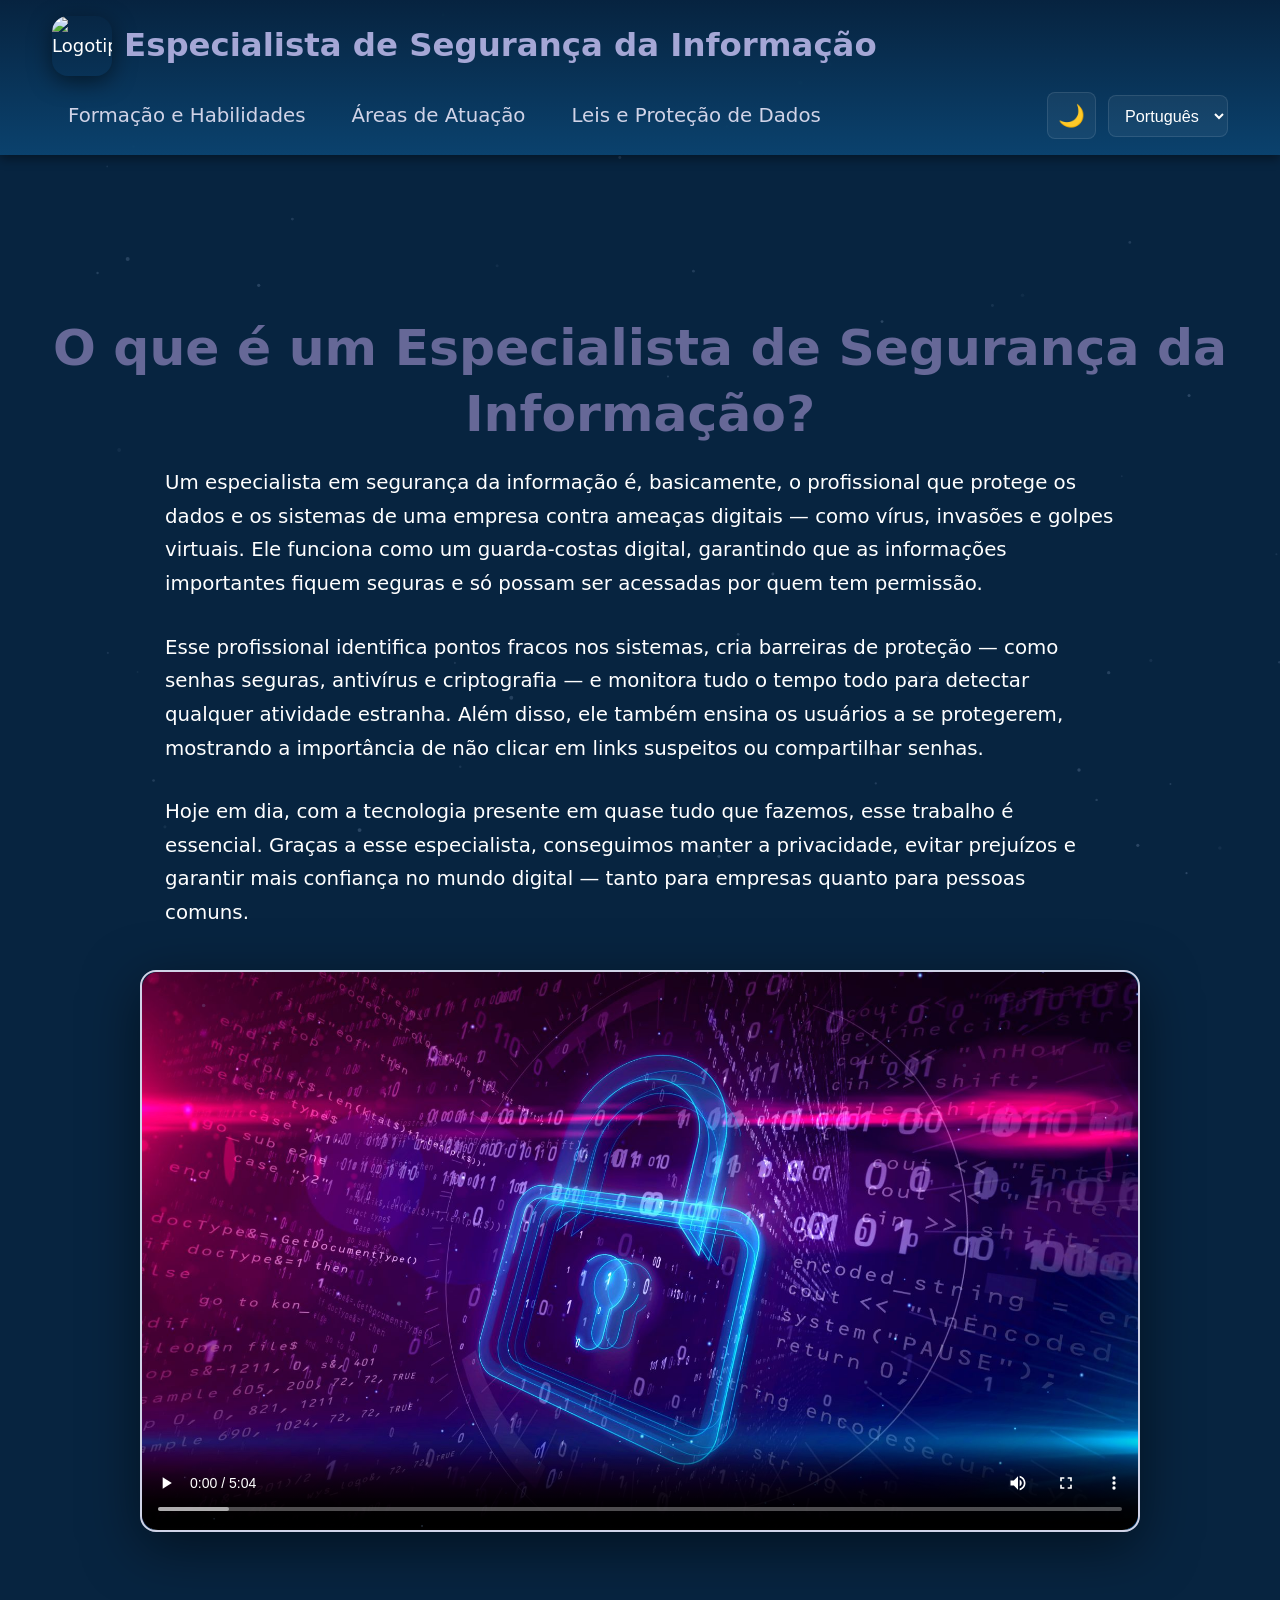
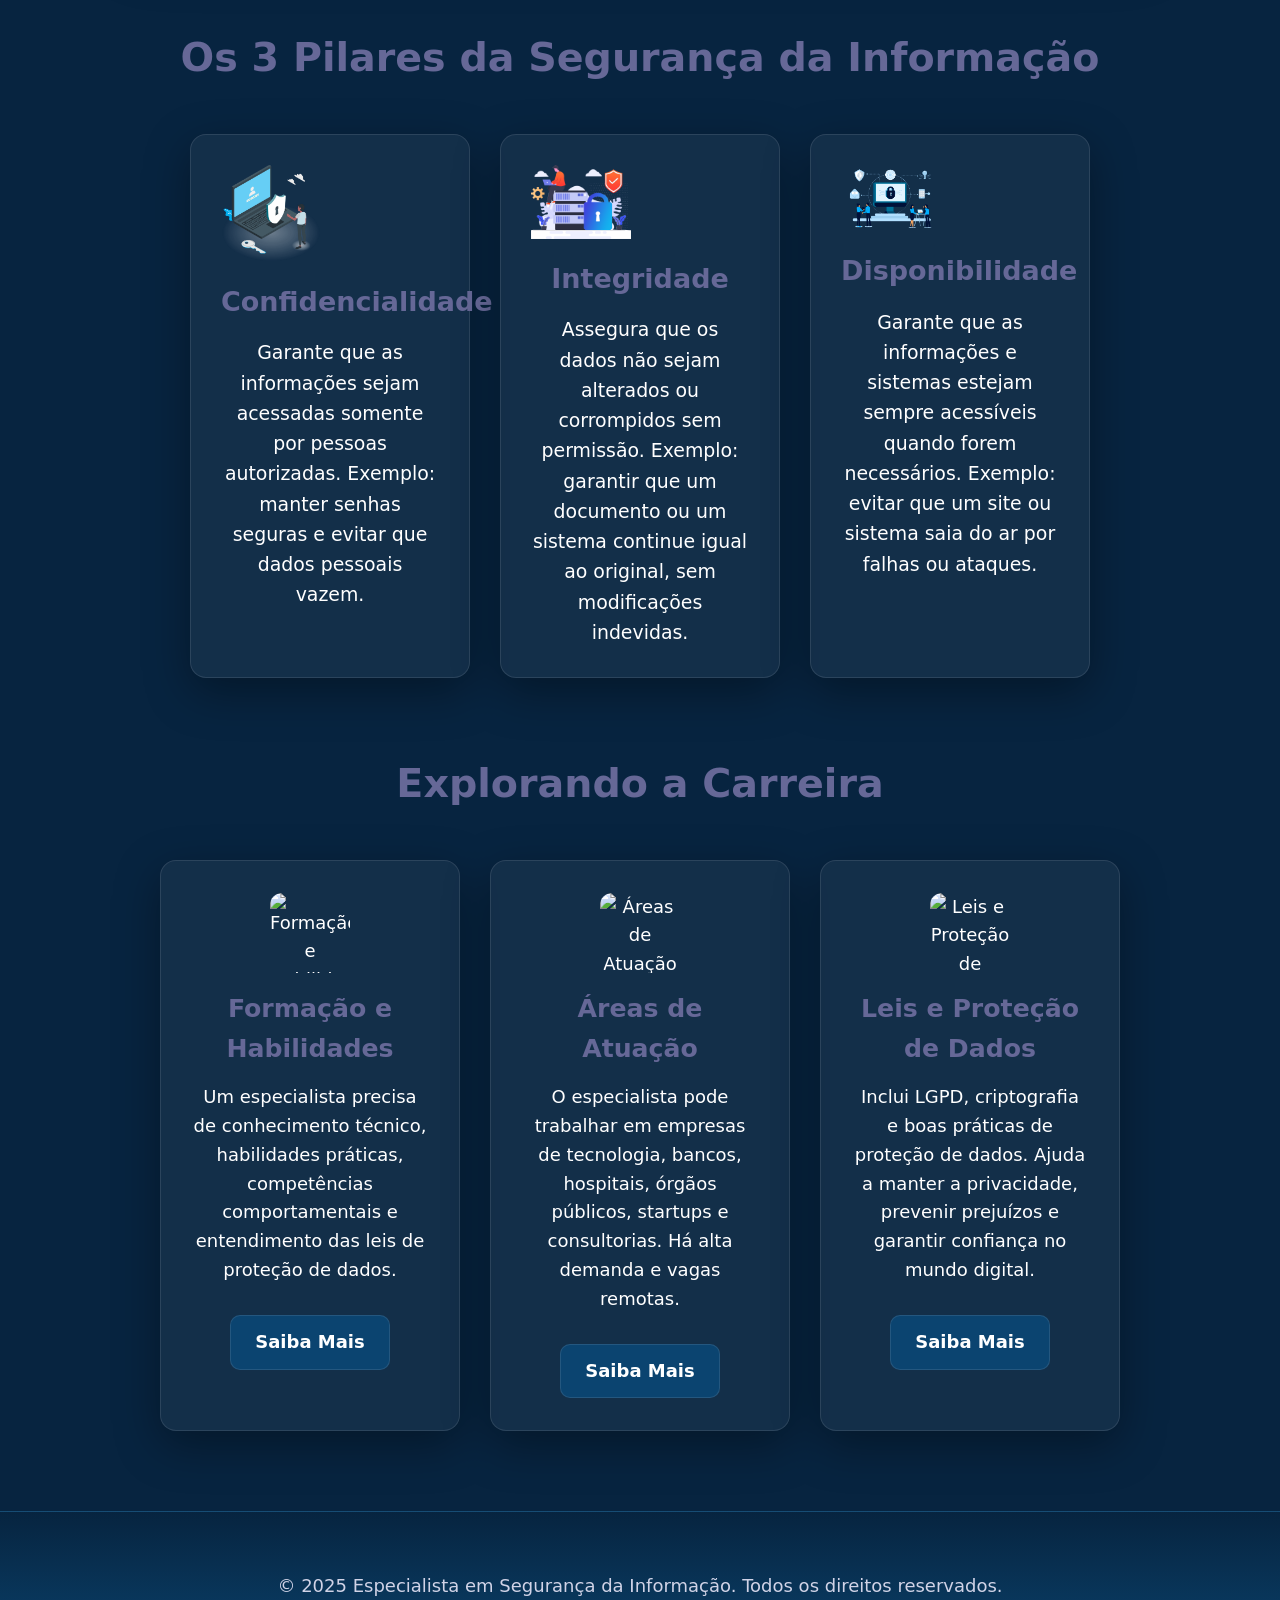
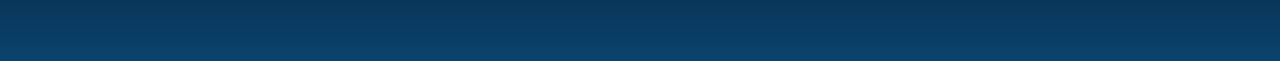
==== commit 3f90ba15: "Versão final 2" ====
--- a/index.html
+++ b/index.html
@@ -95,7 +95,7 @@
                  poster="imagens/index/poster.jpg"
                  aria-label="Vídeo explicativo sobre a profissão de segurança da informação">
             <source src="animação/Operação Firewall.mp4" type="video/mp4">
-            <source src="animacao/operacao-firewall.webm" type="video/webm">
+            <source src="animação/Operação Firewall.webm" type="video/webm">
             Seu navegador não suporta o elemento de vídeo.
           </video>
         </div>
--- a/style.css
+++ b/style.css
@@ -1087,4 +1087,17 @@
     right: 20px;
     font-size: 1.3rem;
   }
+}
+
+/* Garantir que imagens sempre apareçam */
+img[loading="lazy"] {
+  opacity: 1 !important;
+  transition: opacity 0.5s ease !important;
+}
+
+/* Forçar visibilidade nas imagens dos cards */
+.icon-card img,
+.overview-card img {
+  opacity: 1 !important;
+  visibility: visible !important;
 }
